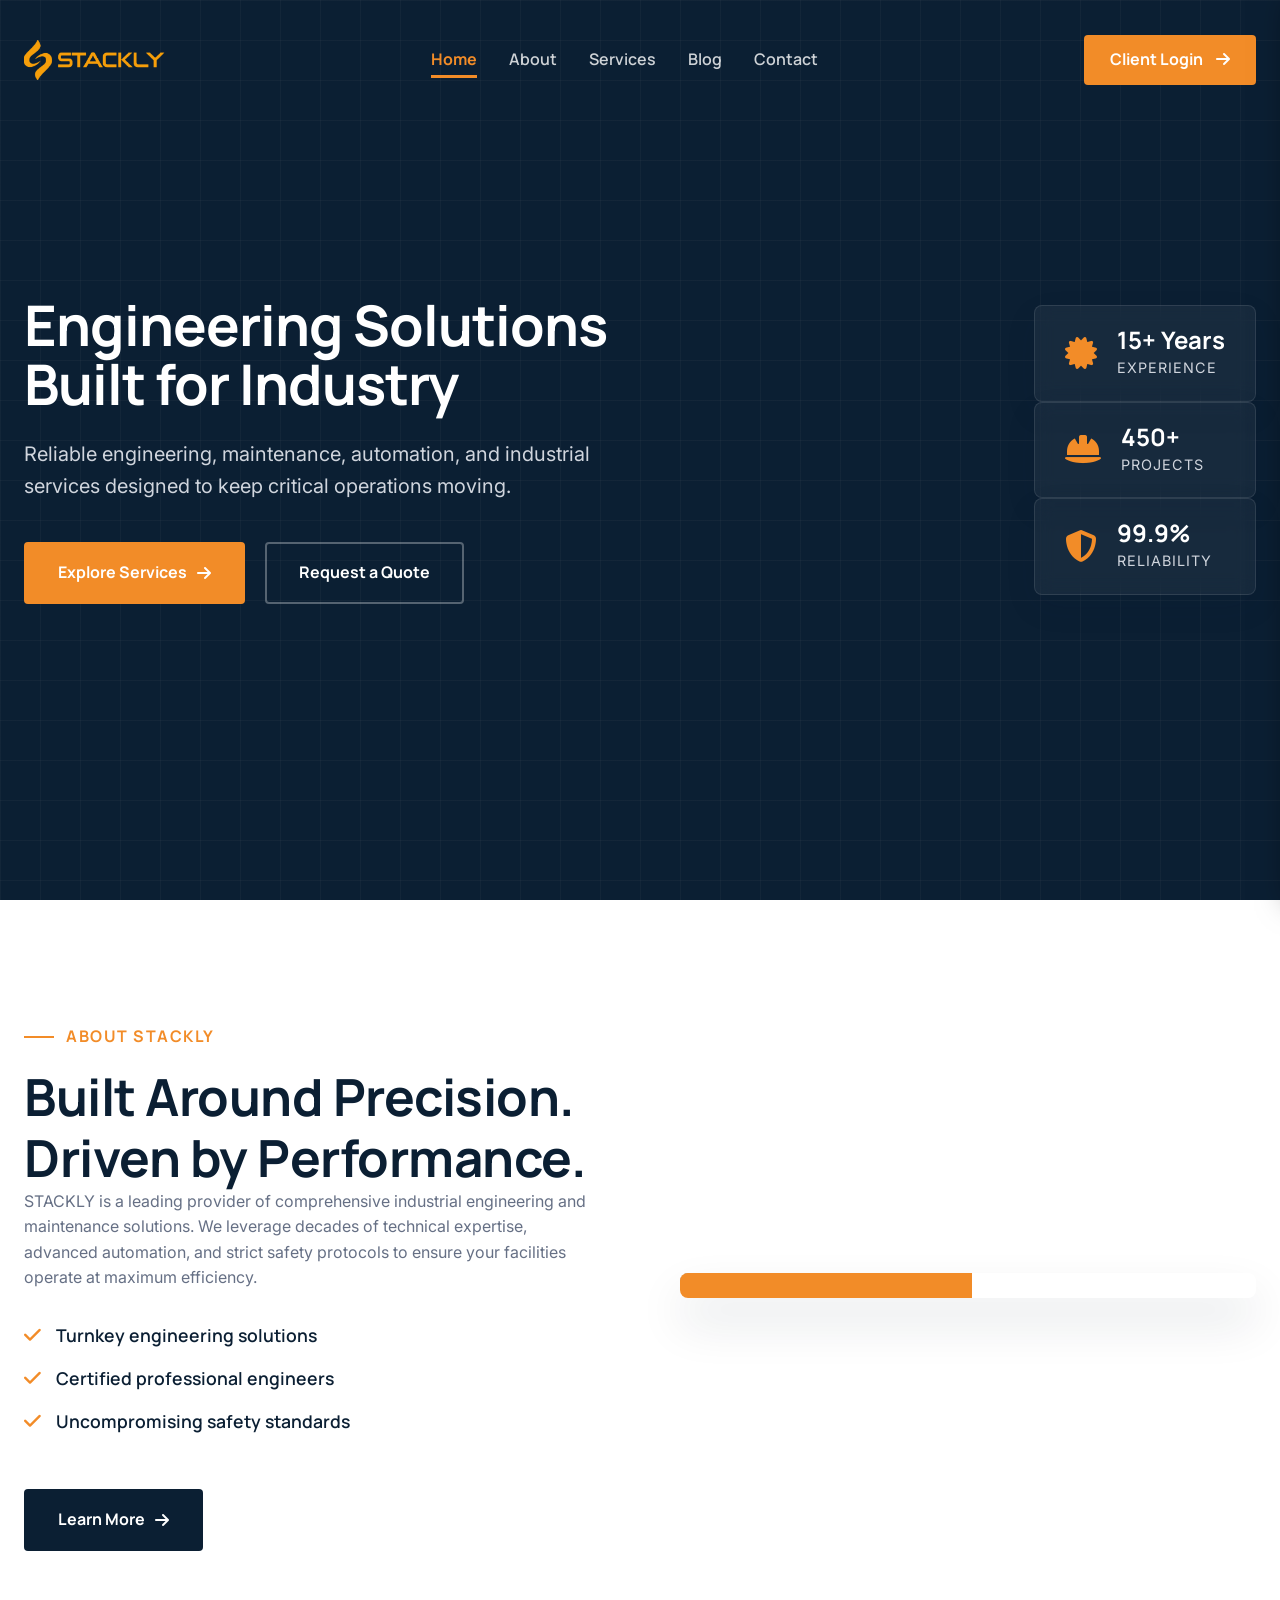
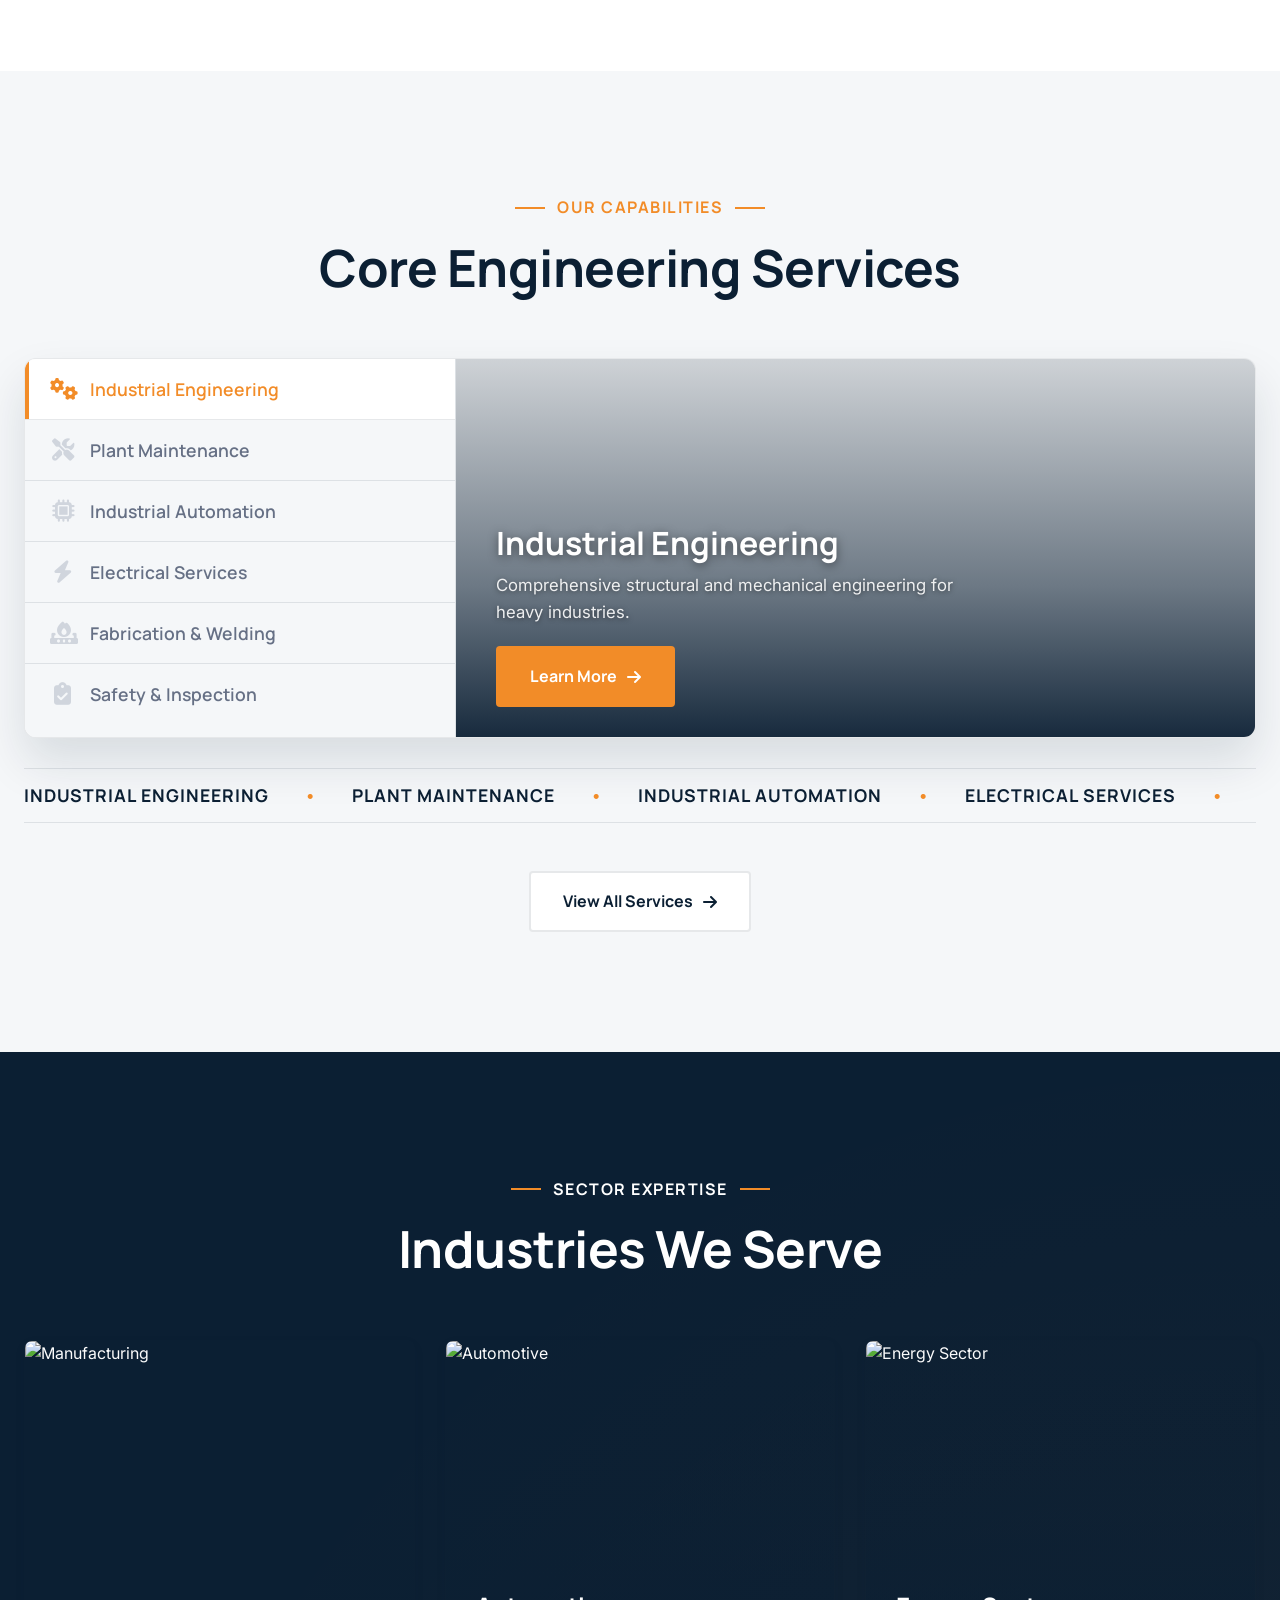
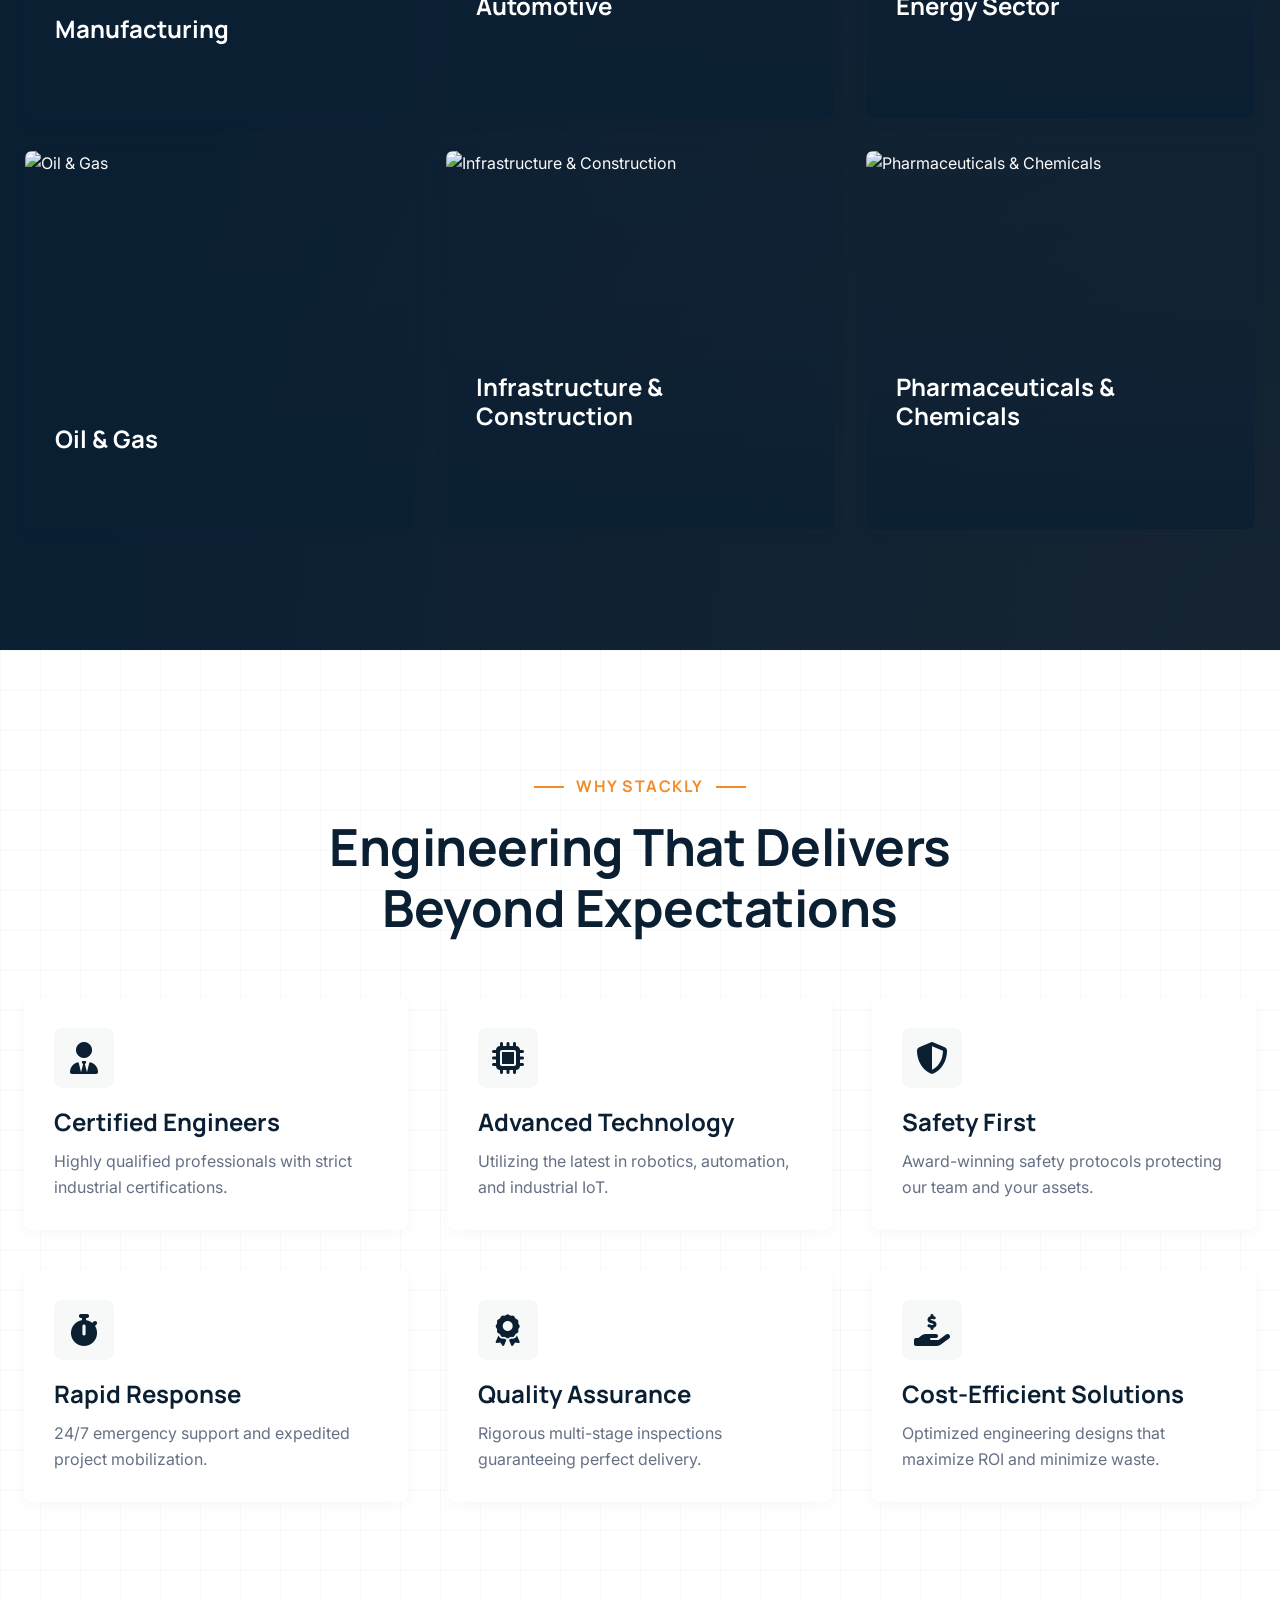
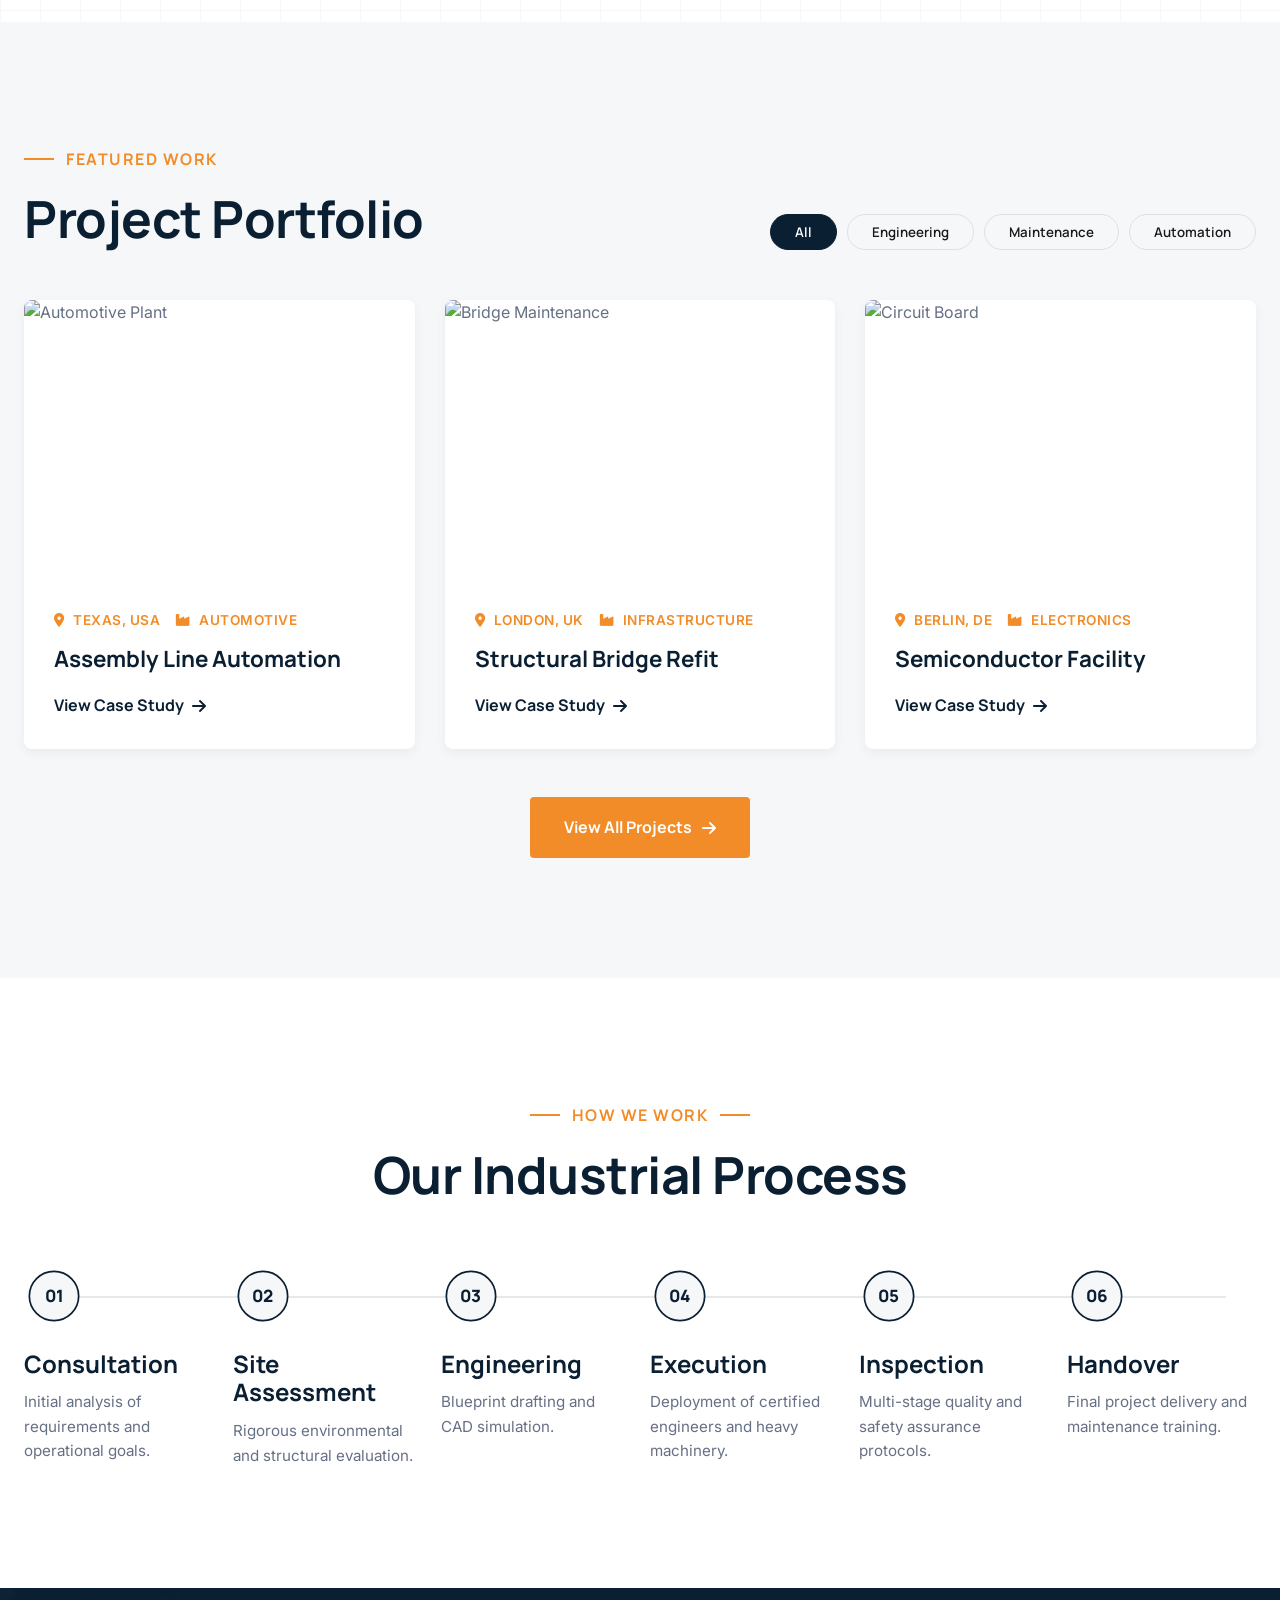
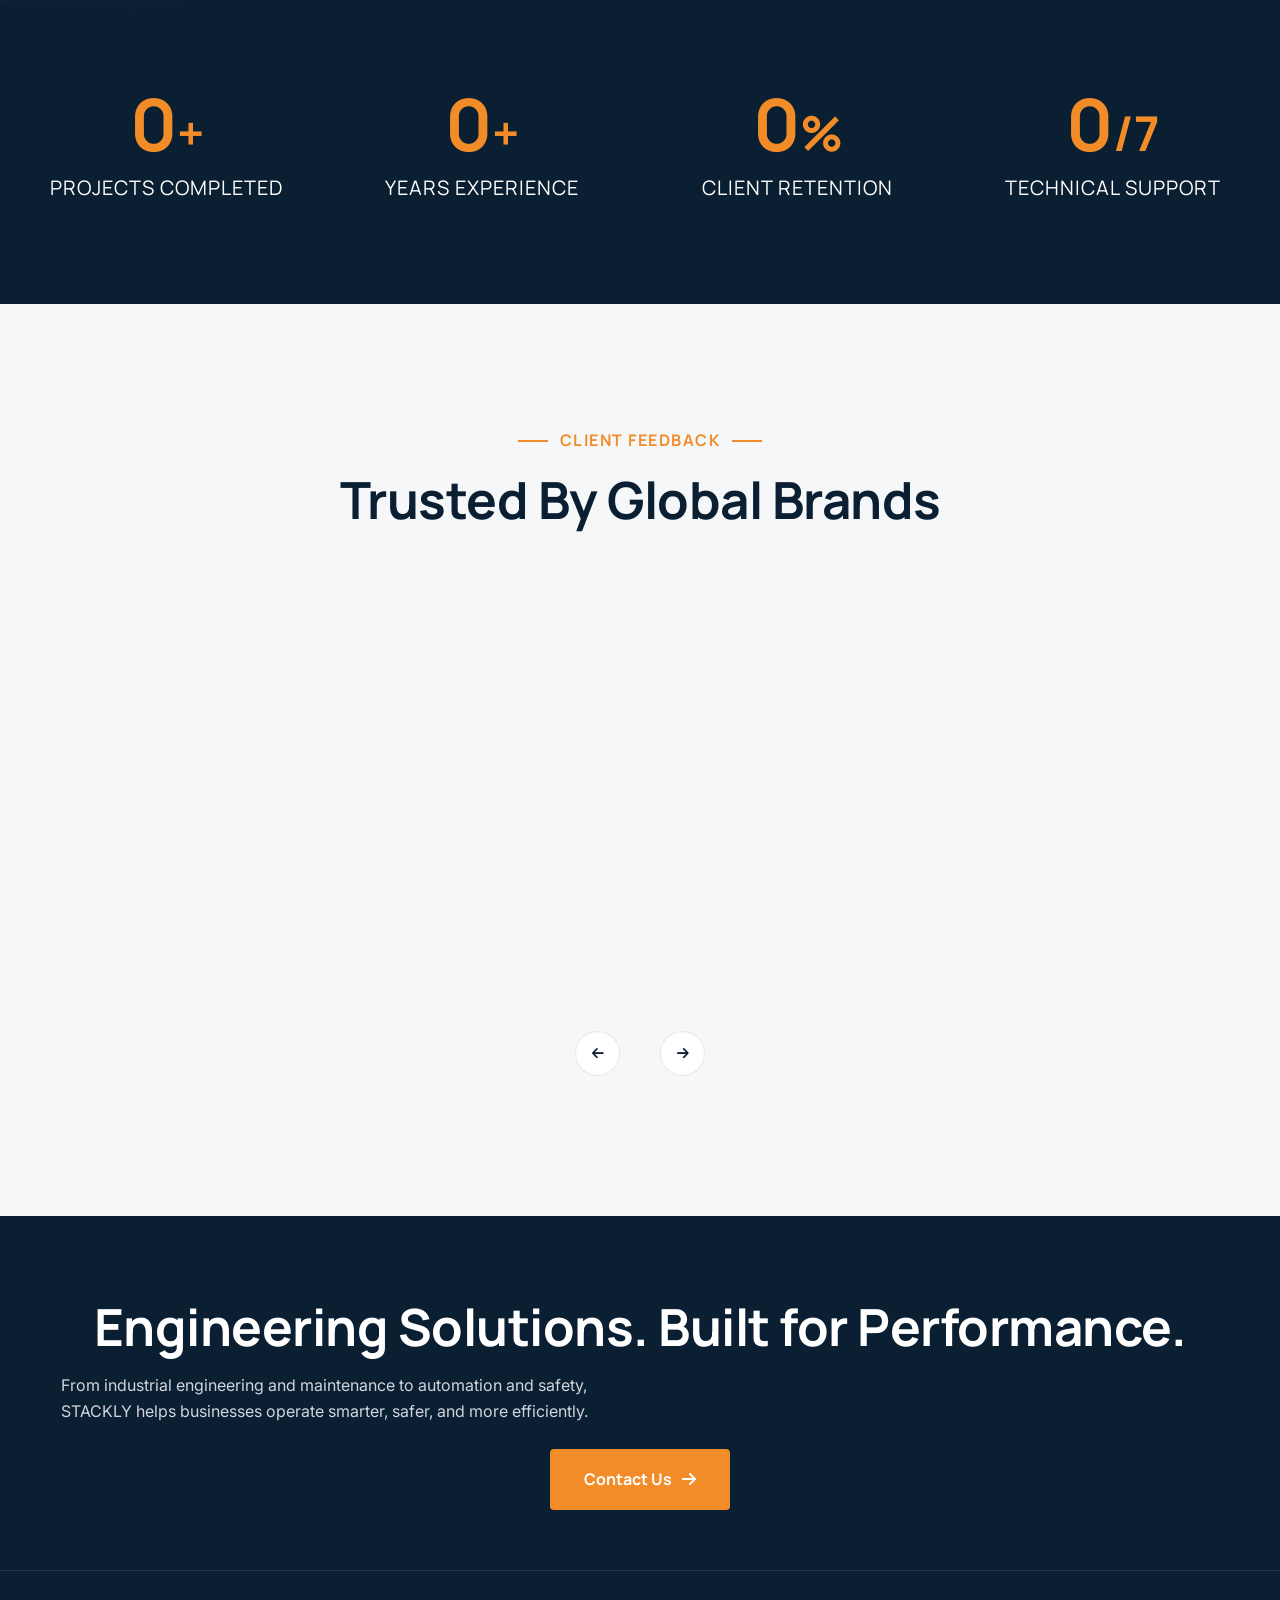
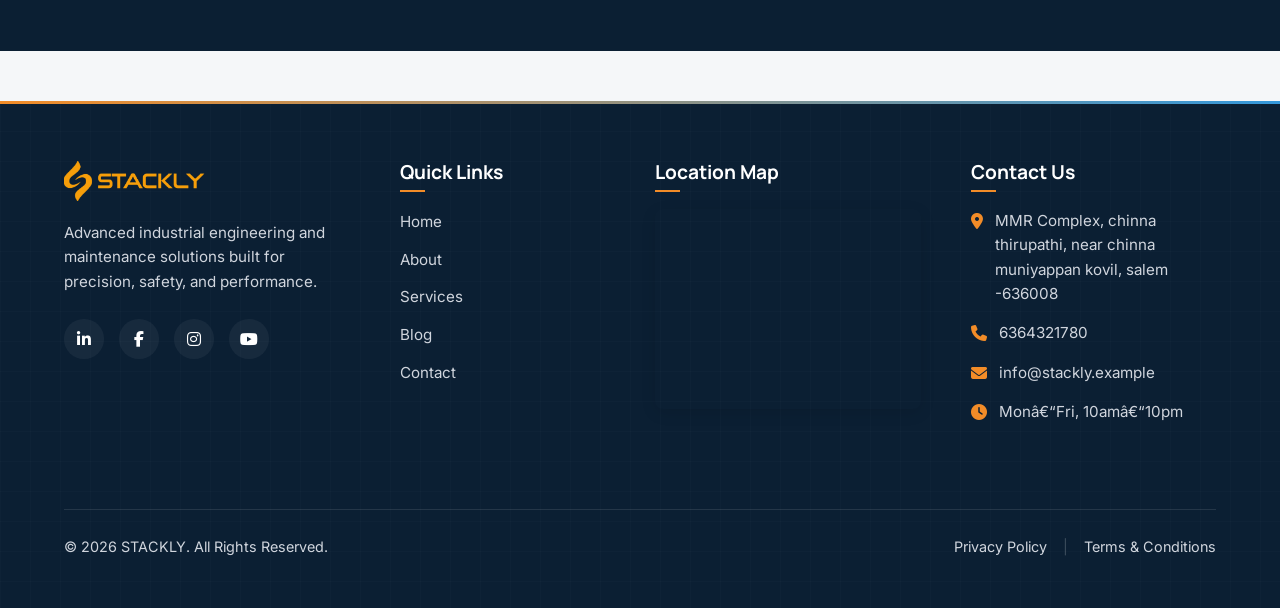
==== index.html @ 456be7bf "Add files via upload" ====
﻿<!DOCTYPE html>
<html lang="en">
<head>
    <meta charset="UTF-8">
    <meta name="viewport" content="width=device-width, initial-scale=1.0">
    <title>Industrial Engineering & Maintenance Services | Stackly</title>
    <meta name="description" content="STACKLY provides reliable engineering, maintenance, automation, and industrial services designed to keep critical operations moving globally.">
    
    <!-- Open Graph -->
    <meta property="og:title" content="STACKLY - Engineering Progress">
    <meta property="og:description" content="Premium industrial engineering and maintenance services.">
    <meta property="og:type" content="website">
    
    <!-- Fonts -->
    <link rel="preconnect" href="https://fonts.googleapis.com">
    <link rel="preconnect" href="https://fonts.gstatic.com" crossorigin>
    <link rel="stylesheet" href="https://fonts.googleapis.com/css2?family=Manrope:wght@400;500;600;700;800&family=Inter:wght@400;500;600&display=swap">

    
    <!-- Font Awesome -->
    <link rel="stylesheet" href="https://cdnjs.cloudflare.com/ajax/libs/font-awesome/6.4.0/css/all.min.css">
    
    <!-- Custom CSS -->
    <link rel="stylesheet" href="css/style.css">
    <link rel="stylesheet" href="css/components.css">
    <link rel="stylesheet" href="css/responsive.css">
</head>
<body>

    <!-- 34. Loading Screen -->
        <div id="loader" style="z-index: 999999; display: flex; flex-direction: column; align-items: center; justify-content: center; background-color: var(--c-navy); position: fixed; inset: 0;">
        <div class="loader-content text-center">
            <div class="industrial-spinner mb-4" style="animation: spin 3s linear infinite;">
                <i class="fa-solid fa-gear fa-spin" style="font-size: 3.5rem; color: var(--c-orange);"></i>
            </div>
            <div class="loader-text mb-3">
                <img src="assets/stackly logo orange.webp" alt="STACKLY" class="brand-logo" style="max-height: 50px;">
            </div>
            <div class="loader-status" id="loaderStatus" style="font-family: var(--font-heading); color: rgba(255,255,255,0.7); font-size: 0.9rem; letter-spacing: 2px; text-transform: uppercase;">Initializing Systems...</div>
        </div>
        <div class="loader-progress-wrap mt-4" style="width: 250px; background: rgba(255,255,255,0.1); border-radius: 4px; overflow: hidden; height: 4px;">
            <div class="loader-progress" id="loaderProgress" style="height: 100%; background: var(--c-orange); width: 0%; transition: width 0.1s ease;"></div>
        </div>
    </div>

    
    <!-- Header / Navbar -->
    <header class="site-header" id="header">
        <div class="container header-inner" style="height: 80px;">
            <a href="index.html" class="logo">
                <img src="assets/stackly logo orange.webp" alt="STACKLY" class="brand-logo">
            </a>
            
            <nav class="desktop-nav">
                <ul class="nav-menu">
                    <li><a href="index.html" class="nav-link active">Home</a></li>
                    <li><a href="about.html" class="nav-link">About</a></li>
                    <li><a href="services.html" class="nav-link">Services</a></li>
                    <li><a href="blog.html" class="nav-link">Blog</a></li>
                    <li><a href="contact.html" class="nav-link">Contact</a></li>
                </ul>
            </nav>
            
            <div class="header-actions">
                <a href="login.html" class="btn btn-primary d-none-mobile" style="padding: 10px 24px; border-radius: 4px;">Client Login <i class="fa-solid fa-arrow-right"></i></a>
                <button class="mobile-toggle" id="mobileToggle" aria-label="Open navigation menu" aria-expanded="false">
                    <i class="fa-solid fa-bars"></i>
                </button>
            </div>
        </div>
    </header>

    <!-- Mobile Offcanvas Menu -->
    <div class="mobile-menu-overlay" id="mobileOverlay"></div>
    <div class="mobile-menu" id="mobileMenu">
        <div class="mobile-menu-header">
            <a href="index.html" class="logo text-white"><img src="assets/stackly logo orange.webp" alt="STACKLY" class="brand-logo"></a>
            <button class="mobile-close" id="mobileClose" aria-label="Close navigation menu">
                <i class="fa-solid fa-xmark"></i>
            </button>
        </div>
        <ul class="mobile-nav-list">
            <li><a href="index.html" class="nav-link">Home</a></li>
            <li><a href="about.html" class="nav-link">About</a></li>
            <li><a href="services.html" class="nav-link">Services</a></li>
            <li><a href="blog.html" class="nav-link">Blog</a></li>
            <li><a href="contact.html" class="nav-link">Contact</a></li>
            <li><a href="login.html" class="nav-link">Login</a></li>
        </ul>
    </div>


    <main>
        <!-- Section 1: Hero -->
        <section class="hero" id="hero">
            <div class="hero-bg">
                <video autoplay muted loop playsinline preload="metadata">
                    <source src="assets/videoplayback.mp4" type="video/mp4">
                </video>
                <div class="hero-overlay"></div>
            </div>
            
            <div class="container hero-container">
                <div class="hero-content">
                    <h1 class="hero-title" id="heroTitle">Engineering Solutions <br>Built for Industry</h1>
                    <p class="hero-desc" id="heroDesc">Reliable engineering, maintenance, automation, and industrial services designed to keep critical operations moving.</p>
                    <div class="hero-actions" id="heroActions">
                        <a href="404.html" class="btn btn-primary">Explore Services <i class="fa-solid fa-arrow-right"></i></a>
                        <a href="404.html" class="btn btn-outline">Request a Quote</a>
                    </div>
                </div>
                
                <div class="hero-floats d-none-mobile" id="heroFloats">
                    <div class="float-card float-1">
                        <div class="float-icon"><i class="fa-solid fa-certificate"></i></div>
                        <div>
                            <strong>15+ Years</strong>
                            <span>Experience</span>
                        </div>
                    </div>
                    <div class="float-card float-2">
                        <div class="float-icon"><i class="fa-solid fa-helmet-safety"></i></div>
                        <div>
                            <strong>450+</strong>
                            <span>Projects</span>
                        </div>
                    </div>
                    <div class="float-card float-3">
                        <div class="float-icon"><i class="fa-solid fa-shield-halved"></i></div>
                        <div>
                            <strong>99.9%</strong>
                            <span>Reliability</span>
                        </div>
                    </div>
                </div>
            </div>
            
            <!-- Decorative Grid -->
            <div class="hero-grid-pattern"></div>
        </section>

        <!-- Section 2: Trust / Company Intro -->
        <section class="section-padding trust-section bg-white">
            <div class="container">
                <div class="trust-grid">
                    <div class="trust-content">
                        <span class="subtitle about-eyebrow">About Stackly</span>
                        <h2 class="about-heading">
                            <span class="heading-line">Built Around Precision.</span>
                            <span class="heading-line">Driven by Performance.</span>
                        </h2>
                        <p class="about-desc">STACKLY is a leading provider of comprehensive industrial engineering and maintenance solutions. We leverage decades of technical expertise, advanced automation, and strict safety protocols to ensure your facilities operate at maximum efficiency.</p>
                        <ul class="trust-list">
                            <li><i class="fa-solid fa-check"></i> Turnkey engineering solutions</li>
                            <li><i class="fa-solid fa-check"></i> Certified professional engineers</li>
                            <li><i class="fa-solid fa-check"></i> Uncompromising safety standards</li>
                        </ul>
                        <a href="404.html" class="btn btn-navy mt-4 about-btn">Learn More <i class="fa-solid fa-arrow-right"></i></a>
                    </div>
                    <div class="trust-visual">
                        <div class="trust-img-wrap overflow-hidden">
                            <div class="about-scan-line"></div>
                            <img src="https://images.unsplash.com/photo-1504917595217-d4dc5ebe6122?ixlib=rb-4.0.3&fit=crop&w=800&q=50&fm=webp" alt="Engineers working" loading="lazy" class="about-img" decoding="async">
                            
                            <!-- Floating Stat Card -->
                            <div class="trust-stat-card about-badge">
                                <div class="stat-icon"><i class="fa-solid fa-headset"></i></div>
                                <div class="stat-info">
                                    <h4 class="counter" data-target="24">0</h4><span>/7</span>
                                    <p>Technical Support</p>
                                </div>
                            </div>
                        </div>
                    </div>
                </div>
            </div>
        </section>

        <!-- Section 3: Core Services -->
        <section class="section-padding bg-offwhite">
            <div class="container">
                <div class="section-header center gs-reveal-up">
                    <span class="subtitle">OUR CAPABILITIES</span>
                    <h2>Core Engineering Services</h2>
                </div>
                
                <div class="interactive-services-wrap" id="interactiveServices">
                    <!-- Left Sidebar Tabs -->
                    <div class="is-sidebar">
                        <button class="is-tab active gs-reveal-up" data-index="0">
                            <i class="fa-solid fa-gears"></i> Industrial Engineering
                        </button>
                        <button class="is-tab gs-reveal-up" data-index="1" data-delay="0.1">
                            <i class="fa-solid fa-screwdriver-wrench"></i> Plant Maintenance
                        </button>
                        <button class="is-tab gs-reveal-up" data-index="2" data-delay="0.2">
                            <i class="fa-solid fa-microchip"></i> Industrial Automation
                        </button>
                        <button class="is-tab gs-reveal-up" data-index="3" data-delay="0.3">
                            <i class="fa-solid fa-bolt"></i> Electrical Services
                        </button>
                        <button class="is-tab gs-reveal-up" data-index="4" data-delay="0.4">
                            <i class="fa-solid fa-fire-burner"></i> Fabrication & Welding
                        </button>
                        <button class="is-tab gs-reveal-up" data-index="5" data-delay="0.5">
                            <i class="fa-solid fa-clipboard-check"></i> Safety & Inspection
                        </button>
                    </div>
                    
                    <!-- Right Content Panel -->
                    <div class="is-display-panel gs-reveal-right">
                        <div class="is-bg-image" id="isBgImage" style="background-image: url('https://images.unsplash.com/photo-1581092334651-ddf26d9a09d0?ixlib=rb-4.0.3&fit=crop&w=1200&q=80&fm=webp');"></div>
                        <div class="is-overlay"></div>
                        <div class="is-content" id="isContent">
                            <h3 id="isTitle">Industrial Engineering</h3>
                            <p id="isDesc">Comprehensive structural and mechanical engineering for heavy industries.</p>
                            <a href="404.html" class="btn btn-primary mt-3">Learn More <i class="fa-solid fa-arrow-right"></i></a>
                        </div>
                    </div>
                </div>
                
                <!-- Infinite Marquee -->
                <div class="service-marquee-wrap gs-reveal-up" data-delay="0.3">
                    <div class="service-marquee">
                        <span>INDUSTRIAL ENGINEERING</span>
                        <span class="marquee-sep">&bull;</span>
                        <span>PLANT MAINTENANCE</span>
                        <span class="marquee-sep">&bull;</span>
                        <span>INDUSTRIAL AUTOMATION</span>
                        <span class="marquee-sep">&bull;</span>
                        <span>ELECTRICAL SERVICES</span>
                        <span class="marquee-sep">&bull;</span>
                        <span>FABRICATION & WELDING</span>
                        <span class="marquee-sep">&bull;</span>
                        <span>SAFETY & INSPECTION</span>
                        <span class="marquee-sep">&bull;</span>
                        <!-- Duplicate for seamless loop -->
                        <span aria-hidden="true">INDUSTRIAL ENGINEERING</span>
                        <span class="marquee-sep" aria-hidden="true">&bull;</span>
                        <span aria-hidden="true">PLANT MAINTENANCE</span>
                        <span class="marquee-sep" aria-hidden="true">&bull;</span>
                        <span aria-hidden="true">INDUSTRIAL AUTOMATION</span>
                        <span class="marquee-sep" aria-hidden="true">&bull;</span>
                        <span aria-hidden="true">ELECTRICAL SERVICES</span>
                        <span class="marquee-sep" aria-hidden="true">&bull;</span>
                        <span aria-hidden="true">FABRICATION & WELDING</span>
                        <span class="marquee-sep" aria-hidden="true">&bull;</span>
                        <span aria-hidden="true">SAFETY & INSPECTION</span>
                        <span class="marquee-sep" aria-hidden="true">&bull;</span>
                    </div>
                </div>
                
                <div class="text-center mt-5 gs-reveal-up">
                    <a href="404.html" class="btn btn-outline" style="color: var(--c-navy); border-color: var(--c-border); background: var(--c-white);">View All Services <i class="fa-solid fa-arrow-right"></i></a>
                </div>
            </div>
        </section>

    </main>

    <!-- Section 4: Industries We Serve -->
    <section class="section-padding bg-navy" id="industries">
        <div class="container">
            <div class="section-header center gs-reveal-up">
                <span class="subtitle" style="color: var(--c-white);">Sector Expertise</span>
                <h2 style="color: var(--c-white);">Industries We Serve</h2>
            </div>
            
            <div class="industry-grid">
                <!-- Industry 1 -->
                <div class="industry-card gs-reveal-up" data-delay="0.1">
                    <img src="https://images.unsplash.com/photo-1581091226825-a6a2a5aee158?ixlib=rb-4.0.3&fit=crop&w=600&q=50&fm=webp" alt="Manufacturing" loading="lazy" decoding="async">
                    <div class="industry-overlay">
                        <div class="io-content">
                            <h3>Manufacturing</h3>
                            <p class="io-desc">Advanced engineering and maintenance solutions for modern manufacturing facilities.</p>
                            <a href="404.html" class="io-link">Explore Industry <i class="fa-solid fa-arrow-right"></i></a>
                        </div>
                    </div>
                </div>
                <!-- Industry 2 -->
                <div class="industry-card gs-reveal-up" data-delay="0.2">
                    <img src="https://images.unsplash.com/photo-1503387762-592deb58ef4e?ixlib=rb-4.0.3&fit=crop&w=600&q=50&fm=webp" alt="Automotive" loading="lazy" decoding="async">
                    <div class="industry-overlay">
                        <div class="io-content">
                            <h3>Automotive</h3>
                            <p class="io-desc">Precision engineering, automation, maintenance, and production support for the automotive industry.</p>
                            <a href="404.html" class="io-link">Explore Industry <i class="fa-solid fa-arrow-right"></i></a>
                        </div>
                    </div>
                </div>
                <!-- Industry 3 -->
                <div class="industry-card gs-reveal-up" data-delay="0.3">
                    <img src="https://images.unsplash.com/photo-1532601224476-15c79f2f7a51?ixlib=rb-4.0.3&fit=crop&w=600&q=50&fm=webp" alt="Energy Sector" loading="lazy" decoding="async">
                    <div class="industry-overlay">
                        <div class="io-content">
                            <h3>Energy Sector</h3>
                            <p class="io-desc">Reliable engineering and maintenance solutions for conventional and renewable energy infrastructure.</p>
                            <a href="404.html" class="io-link">Explore Industry <i class="fa-solid fa-arrow-right"></i></a>
                        </div>
                    </div>
                </div>
                <!-- Industry 4 -->
                <div class="industry-card gs-reveal-up" data-delay="0.4">
                    <img src="https://images.unsplash.com/photo-1518709268805-4e9042af9f23?ixlib=rb-4.0.3&fit=crop&w=600&q=50&fm=webp" alt="Oil & Gas" loading="lazy" decoding="async">
                    <div class="industry-overlay">
                        <div class="io-content">
                            <h3>Oil & Gas</h3>
                            <p class="io-desc">Engineering, maintenance, inspection, and safety solutions for oil and gas facilities.</p>
                            <a href="404.html" class="io-link">Explore Industry <i class="fa-solid fa-arrow-right"></i></a>
                        </div>
                    </div>
                </div>
                <!-- Industry 5 -->
                <div class="industry-card gs-reveal-up" data-delay="0.5">
                    <img src="https://images.unsplash.com/photo-1531834685032-c34bf0d84c77?ixlib=rb-4.0.3&fit=crop&w=600&q=50&fm=webp" alt="Infrastructure & Construction" loading="lazy" decoding="async">
                    <div class="industry-overlay">
                        <div class="io-content">
                            <h3>Infrastructure & Construction</h3>
                            <p class="io-desc">Engineering and maintenance solutions for large-scale infrastructure and construction projects.</p>
                            <a href="404.html" class="io-link">Explore Industry <i class="fa-solid fa-arrow-right"></i></a>
                        </div>
                    </div>
                </div>
                <!-- Industry 6 -->
                <div class="industry-card gs-reveal-up" data-delay="0.6">
                    <img src="https://images.unsplash.com/photo-1532187863486-abf9dbad1b69?ixlib=rb-4.0.3&fit=crop&w=600&q=50&fm=webp" alt="Pharmaceuticals & Chemicals" loading="lazy" decoding="async">
                    <div class="industry-overlay">
                        <div class="io-content">
                            <h3>Pharmaceuticals & Chemicals</h3>
                            <p class="io-desc">Specialized engineering, automation, maintenance, and safety solutions for pharmaceutical and chemical facilities.</p>
                            <a href="404.html" class="io-link">Explore Industry <i class="fa-solid fa-arrow-right"></i></a>
                        </div>
                    </div>
                </div>
            </div>
        </div>
    </section>

    <!-- Section 5: Why Choose Us -->
    <section class="section-padding bg-white why-stackly-sec" id="why-choose-us">
        <div class="why-blueprint-bg"></div>
        <div class="container relative-z">
            <div class="section-header center">
                <span class="subtitle why-eyebrow">Why Stackly</span>
                <h2 class="why-heading">
                    <span class="heading-line">Engineering That Delivers</span>
                    <span class="heading-line">Beyond Expectations</span>
                </h2>
            </div>
            
            <div class="why-grid">
                <div class="why-card-custom">
                    <div class="icon-wrap">
                        <i class="fa-solid fa-user-tie"></i>
                        <div class="scan-line"></div>
                    </div>
                    <h4>Certified Engineers</h4>
                    <p>Highly qualified professionals with strict industrial certifications.</p>
                    <div class="hover-line"></div>
                </div>
                <div class="why-card-custom">
                    <div class="icon-wrap">
                        <i class="fa-solid fa-microchip"></i>
                        <div class="scan-line"></div>
                    </div>
                    <h4>Advanced Technology</h4>
                    <p>Utilizing the latest in robotics, automation, and industrial IoT.</p>
                    <div class="hover-line"></div>
                </div>
                <div class="why-card-custom">
                    <div class="icon-wrap">
                        <i class="fa-solid fa-shield-halved"></i>
                        <div class="scan-line"></div>
                    </div>
                    <h4>Safety First</h4>
                    <p>Award-winning safety protocols protecting our team and your assets.</p>
                    <div class="hover-line"></div>
                </div>
                <div class="why-card-custom">
                    <div class="icon-wrap">
                        <i class="fa-solid fa-stopwatch"></i>
                        <div class="scan-line"></div>
                    </div>
                    <h4>Rapid Response</h4>
                    <p>24/7 emergency support and expedited project mobilization.</p>
                    <div class="hover-line"></div>
                </div>
                <div class="why-card-custom">
                    <div class="icon-wrap">
                        <i class="fa-solid fa-award"></i>
                        <div class="scan-line"></div>
                    </div>
                    <h4>Quality Assurance</h4>
                    <p>Rigorous multi-stage inspections guaranteeing perfect delivery.</p>
                    <div class="hover-line"></div>
                </div>
                <div class="why-card-custom">
                    <div class="icon-wrap">
                        <i class="fa-solid fa-hand-holding-dollar"></i>
                        <div class="scan-line"></div>
                    </div>
                    <h4>Cost-Efficient Solutions</h4>
                    <p>Optimized engineering designs that maximize ROI and minimize waste.</p>
                    <div class="hover-line"></div>
                </div>
            </div>
        </div>
    </section>

    <!-- Section 6: Projects Showcase -->
    <section class="section-padding bg-offwhite" id="projects">
        <div class="container">
            <div class="projects-header gs-reveal-up">
                <div class="section-header mb-0">
                    <span class="subtitle">Featured Work</span>
                    <h2>Project Portfolio</h2>
                </div>
                
                <div class="project-filters" id="projectFilters">
                    <button class="filter-btn active" data-filter="all">All</button>
                    <button class="filter-btn" data-filter="engineering">Engineering</button>
                    <button class="filter-btn" data-filter="maintenance">Maintenance</button>
                    <button class="filter-btn" data-filter="automation">Automation</button>
                </div>
            </div>
            
            <div class="projects-grid" id="projectsGrid">
                <!-- Project 1 -->
                <div class="project-card gs-reveal-up filter-item engineering automation" data-delay="0.1">
                    <div class="pc-img">
                        <img src="https://images.unsplash.com/photo-1587293852726-70cdb56c2866?ixlib=rb-4.0.3&fit=crop&w=800&q=50&fm=webp" alt="Automotive Plant" loading="lazy" decoding="async">
                    </div>
                    <div class="pc-info">
                        <div class="pc-meta">
                            <span><i class="fa-solid fa-location-dot"></i> Texas, USA</span>
                            <span><i class="fa-solid fa-industry"></i> Automotive</span>
                        </div>
                        <h3>Assembly Line Automation</h3>
                        <a href="404.html" class="pc-link">View Case Study <i class="fa-solid fa-arrow-right"></i></a>
                    </div>
                </div>
                
                <!-- Project 2 -->
                <div class="project-card gs-reveal-up filter-item maintenance" data-delay="0.2">
                    <div class="pc-img">
                        <img src="https://images.unsplash.com/photo-1545459720-aac8509eb02c?ixlib=rb-4.0.3&fit=crop&w=800&q=50&fm=webp" alt="Bridge Maintenance" loading="lazy" decoding="async">
                    </div>
                    <div class="pc-info">
                        <div class="pc-meta">
                            <span><i class="fa-solid fa-location-dot"></i> London, UK</span>
                            <span><i class="fa-solid fa-industry"></i> Infrastructure</span>
                        </div>
                        <h3>Structural Bridge Refit</h3>
                        <a href="404.html" class="pc-link">View Case Study <i class="fa-solid fa-arrow-right"></i></a>
                    </div>
                </div>
                
                <!-- Project 3 -->
                <div class="project-card gs-reveal-up filter-item engineering" data-delay="0.3">
                    <div class="pc-img">
                        <img src="https://images.unsplash.com/photo-1518770660439-4636190af475?ixlib=rb-4.0.3&fit=crop&w=800&q=50&fm=webp" alt="Circuit Board" loading="lazy" decoding="async">
                    </div>
                    <div class="pc-info">
                        <div class="pc-meta">
                            <span><i class="fa-solid fa-location-dot"></i> Berlin, DE</span>
                            <span><i class="fa-solid fa-industry"></i> Electronics</span>
                        </div>
                        <h3>Semiconductor Facility</h3>
                        <a href="404.html" class="pc-link">View Case Study <i class="fa-solid fa-arrow-right"></i></a>
                    </div>
                </div>
            </div>
            
            <div class="text-center mt-5 gs-reveal-up">
                <a href="404.html" class="btn btn-primary">View All Projects <i class="fa-solid fa-arrow-right"></i></a>
            </div>
        </div>
    </section>

    <!-- Section 7: Industrial Process -->
    <section class="section-padding bg-white" id="process">
        <div class="container">
            <div class="section-header center gs-reveal-up">
                <span class="subtitle">How We Work</span>
                <h2>Our Industrial Process</h2>
            </div>
            
            <div class="process-timeline process-animated" id="processTimeline">
                <div class="process-line-wrap">
                    <div class="process-line-progress"></div>
                </div>
                <div class="process-step-custom">
                    <div class="step-num-wrap">
                        <div class="step-num">01</div>
                    </div>
                    <div class="step-content">
                        <h4>Consultation</h4>
                        <p>Initial analysis of requirements and operational goals.</p>
                    </div>
                </div>
                <div class="process-step-custom">
                    <div class="step-num-wrap">
                        <div class="step-num">02</div>
                    </div>
                    <div class="step-content">
                        <h4>Site Assessment</h4>
                        <p>Rigorous environmental and structural evaluation.</p>
                    </div>
                </div>
                <div class="process-step-custom">
                    <div class="step-num-wrap">
                        <div class="step-num">03</div>
                    </div>
                    <div class="step-content">
                        <h4>Engineering</h4>
                        <p>Blueprint drafting and CAD simulation.</p>
                    </div>
                </div>
                <div class="process-step-custom">
                    <div class="step-num-wrap">
                        <div class="step-num">04</div>
                    </div>
                    <div class="step-content">
                        <h4>Execution</h4>
                        <p>Deployment of certified engineers and heavy machinery.</p>
                    </div>
                </div>
                <div class="process-step-custom">
                    <div class="step-num-wrap">
                        <div class="step-num">05</div>
                    </div>
                    <div class="step-content">
                        <h4>Inspection</h4>
                        <p>Multi-stage quality and safety assurance protocols.</p>
                    </div>
                </div>
                <div class="process-step-custom">
                    <div class="step-num-wrap">
                        <div class="step-num">06</div>
                    </div>
                    <div class="step-content">
                        <h4>Handover</h4>
                        <p>Final project delivery and maintenance training.</p>
                    </div>
                </div>
            </div>
        </div>
    </section>

    <!-- Section 8: Performance Statistics -->
    <section class="stats-section">
        <div class="stats-bg">
            <img src="https://images.unsplash.com/photo-1581092795360-fd1ca04f0952?ixlib=rb-4.0.3&fit=crop&w=1920&q=50&fm=webp" alt="Industrial Background" loading="lazy" decoding="async">
            <div class="stats-overlay"></div>
        </div>
        <div class="container stats-container">
            <div class="stats-grid">
                <div class="stat-box gs-reveal-up" data-delay="0.1">
                    <h3 class="counter" data-target="450">0</h3><span>+</span>
                    <p>Projects Completed</p>
                </div>
                <div class="stat-box gs-reveal-up" data-delay="0.2">
                    <h3 class="counter" data-target="15">0</h3><span>+</span>
                    <p>Years Experience</p>
                </div>
                <div class="stat-box gs-reveal-up" data-delay="0.3">
                    <h3 class="counter" data-target="98">0</h3><span>%</span>
                    <p>Client Retention</p>
                </div>
                <div class="stat-box gs-reveal-up" data-delay="0.4">
                    <h3 class="counter" data-target="24">0</h3><span>/7</span>
                    <p>Technical Support</p>
                </div>
            </div>
        </div>
    </section>

    <!-- Section 9: Testimonials -->
    <section class="section-padding bg-offwhite position-relative overflow-hidden" id="testimonials">
        <div class="testi-bg-grid"></div>
        <div class="container position-relative z-2">
            <div class="section-header center gs-reveal-up">
                <span class="subtitle">Client Feedback</span>
                <h2>Trusted By Global Brands</h2>
            </div>
            
            <div class="testimonial-slider gs-reveal-up">
                <div class="testi-track" id="testiTrack">
                    <!-- Slide 1 -->
                    <div class="testi-slide">
                        <div class="testi-card">
                            <ul class="testi-rating">
                                <li><i class="fa-solid fa-star"></i></li>
                                <li><i class="fa-solid fa-star"></i></li>
                                <li><i class="fa-solid fa-star"></i></li>
                                <li><i class="fa-solid fa-star"></i></li>
                                <li><i class="fa-solid fa-star"></i></li>
                            </ul>
                            <p class="testi-text">"STACKLY executed our plant automation upgrade flawlessly. Their safety standards and precision engineering drastically improved our production line efficiency."</p>
                            <div class="testi-author">
                                <img src="https://images.unsplash.com/photo-1560250097-0b93528c311a?ixlib=rb-4.0.3&fit=crop&w=150&q=50&fm=webp" alt="James Wilson" loading="lazy" decoding="async">
                                <div>
                                    <h4>James Wilson</h4>
                                    <span>Operations Director, AutoCorp</span>
                                </div>
                            </div>
                        </div>
                    </div>
                    <!-- Slide 2 -->
                    <div class="testi-slide">
                        <div class="testi-card">
                            <ul class="testi-rating">
                                <li><i class="fa-solid fa-star"></i></li>
                                <li><i class="fa-solid fa-star"></i></li>
                                <li><i class="fa-solid fa-star"></i></li>
                                <li><i class="fa-solid fa-star"></i></li>
                                <li><i class="fa-solid fa-star"></i></li>
                            </ul>
                            <p class="testi-text">"The mechanical refit of our offshore rig was a monumental task. STACKLY'S rapid response and technical execution were simply outstanding."</p>
                            <div class="testi-author">
                                <img src="https://images.unsplash.com/photo-1573496359142-b8d87734a5a2?ixlib=rb-4.0.3&fit=crop&w=150&q=50&fm=webp" alt="Sarah Jenkins" loading="lazy" decoding="async">
                                <div>
                                    <h4>Sarah Jenkins</h4>
                                    <span>VP Engineering, Nexus Energy</span>
                                </div>
                            </div>
                        </div>
                    </div>
                    <!-- Slide 3 -->
                    <div class="testi-slide">
                        <div class="testi-card">
                            <ul class="testi-rating">
                                <li><i class="fa-solid fa-star"></i></li>
                                <li><i class="fa-solid fa-star"></i></li>
                                <li><i class="fa-solid fa-star"></i></li>
                                <li><i class="fa-solid fa-star"></i></li>
                                <li><i class="fa-solid fa-star-half-stroke"></i></li>
                            </ul>
                            <p class="testi-text">"Finding a partner capable of executing complex HVAC and utility grids for our pharmaceutical facility was critical. STACKLY delivered on every metric."</p>
                            <div class="testi-author">
                                <img src="https://images.unsplash.com/photo-1519085360753-af0119f7cbe7?ixlib=rb-4.0.3&fit=crop&w=150&q=50&fm=webp" alt="Michael Chang" loading="lazy" decoding="async">
                                <div>
                                    <h4>Michael Chang</h4>
                                    <span>Facility Head, BioPharm Solutions</span>
                                </div>
                            </div>
                        </div>
                    </div>
                </div>
                
                <div class="testi-controls">
                    <button id="testiPrev" aria-label="Previous testimonial"><i class="fa-solid fa-arrow-left"></i></button>
                    <div class="testi-pagination" id="testiPagination"></div>
                    <button id="testiNext" aria-label="Next testimonial"><i class="fa-solid fa-arrow-right"></i></button>
                </div>
            </div>
        </div>
    </section>

    
    <!-- Footer CTA -->
    <section class="footer-cta gs-reveal-up">
        <div class="footer-cta-bg" style="background-image: url('https://images.unsplash.com/photo-1581091226825-a6a2a5aee158?ixlib=rb-4.0.3&fit=crop&w=1920&q=50&fm=webp');"></div>
        <div class="container position-relative z-2 text-center">
            <h2 class="text-white mb-3">Engineering Solutions. Built for Performance.</h2>
            <p class="text-light mx-auto mb-4" style="max-width: 600px;">From industrial engineering and maintenance to automation and safety, STACKLY helps businesses operate smarter, safer, and more efficiently.</p>
            <a href="404.html" class="btn btn-primary">Contact Us <i class="fa-solid fa-arrow-right"></i></a>
        </div>
    </section>

        <!-- Main Footer -->
    <footer class="stackly-footer-new" id="mainFooter">
        <div class="footer-top-accent"></div>
        <div class="footer-blueprint-bg"></div>
        
        <div class="footer-container">
            <div class="footer-grid">
                <!-- Column 1: STACKLY -->
                <div class="footer-col">
                    <a href="index.html" class="logo">
                        <img src="assets/stackly logo orange.webp" alt="STACKLY" class="brand-logo">
                    </a>
                    <p class="footer-desc">Advanced industrial engineering and maintenance solutions built for precision, safety, and performance.</p>
                    <div class="footer-socials">
                        <a href="404.html" aria-label="LinkedIn"><i class="fa-brands fa-linkedin-in"></i></a>
                        <a href="404.html" aria-label="Facebook"><i class="fa-brands fa-facebook-f"></i></a>
                        <a href="404.html" aria-label="Instagram"><i class="fa-brands fa-instagram"></i></a>
                        <a href="404.html" aria-label="YouTube"><i class="fa-brands fa-youtube"></i></a>
                    </div>
                </div>
                
                <!-- Column 2: Quick Links -->
                <div class="footer-col">
                    <h4 class="footer-col-title">Quick Links</h4>
                    <ul class="footer-links">
                        <li><a href="index.html">Home</a></li>
                        <li><a href="about.html">About</a></li>
                        <li><a href="services.html">Services</a></li>
                        <li><a href="blog.html">Blog</a></li>
                        <li><a href="contact.html">Contact</a></li>
                    </ul>
                </div>
                
                <!-- Column 3: Location Map -->
                <div class="footer-col">
                    <h4 class="footer-col-title">Location Map</h4>
                    <div class="footer-map" style="border-radius: 8px; overflow: hidden; width: 100%; height: 200px; box-shadow: 0 4px 15px rgba(0,0,0,0.1);">
                        <iframe class="lazy-map" src="" data-src="https://www.google.com/maps/embed?pb=!1m18!1m12!1m3!1d15630.932912444102!2d78.16335195!3d11.66723225!2m3!1f0!2f0!3f0!3m2!1i1024!2i768!4f13.1!3m3!1m2!1s0x3babf0c5a242c733%3A0x6fbca83dbfb4a36f!2sChinna%20Thirupathi%2C%20Salem%2C%20Tamil%20Nadu!5e0!3m2!1sen!2sin!4v1683000000000!5m2!1sen!2sin&q=MMR+Complex,+chinna+thirupathi,+near+chinna+muniyappan+kovil,+salem+-636008" width="100%" height="100%" style="border:0;" allowfullscreen="" loading="lazy" referrerpolicy="no-referrer-when-downgrade"></iframe>
                    </div>
                </div>
                
                <!-- Column 4: Contact Us -->
                <div class="footer-col">
                    <h4 class="footer-col-title">Contact Us</h4>
                    <ul class="footer-contact">
                        <li>
                            <i class="fa-solid fa-location-dot"></i>
                            <span>MMR Complex, chinna thirupathi, near chinna muniyappan kovil, salem -636008</span>
                        </li>
                        <li>
                            <i class="fa-solid fa-phone"></i>
                            <a href="tel:6364321780">6364321780</a>
                        </li>
                        <li>
                            <i class="fa-solid fa-envelope"></i>
                            <a href="mailto:info@stackly.example">info@stackly.example</a>
                        </li>
                        <li>
                            <i class="fa-solid fa-clock"></i>
                            <span>Monâ€“Fri, 10amâ€“10pm</span>
                        </li>
                    </ul>
                </div>
            </div>
            
            <!-- Footer Bottom Bar -->
            <div class="footer-bottom">
                <p>&copy; 2026 STACKLY. All Rights Reserved.</p>
                <div class="footer-bottom-links">
                    <a href="#">Privacy Policy</a>
                    <span class="sep">|</span>
                    <a href="#">Terms & Conditions</a>
                </div>
            </div>
        </div>
    </footer>

    


    <!-- Scripts -->
    <script src="https://cdnjs.cloudflare.com/ajax/libs/gsap/3.12.2/gsap.min.js"></script>
    <script src="https://cdnjs.cloudflare.com/ajax/libs/gsap/3.12.2/ScrollTrigger.min.js"></script>
    <script src="js/main.js"></script>
    <script src="js/animations.js"></script>
    <script src="js/forms.js"></script>
</body>
</html>
---- css/style.css ----
/* ==========================================================================
   STACKLY - Premium Industrial Services
   Base Styles, Variables, Typography & Globals
   ========================================================================== */



:root {
  /* Core Colors */
  --c-navy: #0B1F33;
  --c-navy-light: #15314d;
  --c-orange: #F28C28;
  --c-orange-hover: #d97a1f;
  --c-offwhite: #F5F7F9;
  --c-white: #FFFFFF;
  --c-black: #050505;
  
  /* Text Colors */
  --t-dark: #1A1A1A;
  --t-gray: #667085;
  --t-light: #D0D5DD;
  
  /* Functional Colors */
  --c-border: rgba(11, 31, 51, 0.1);
  --c-border-light: rgba(255, 255, 255, 0.1);
  
  /* Fonts */
  --font-heading: 'Manrope', sans-serif;
  --font-body: 'Inter', sans-serif;
  
  /* Spacing */
  --section-padding: 120px;
  --section-padding-mobile: 80px;
  
  /* Transitions */
  --transition-fast: 0.2s ease;
  --transition-normal: 0.4s cubic-bezier(0.16, 1, 0.3, 1);
  --transition-slow: 0.8s cubic-bezier(0.16, 1, 0.3, 1);
  
  /* Shadows */
  --shadow-sm: 0 4px 12px rgba(11, 31, 51, 0.05);
  --shadow-md: 0 12px 32px rgba(11, 31, 51, 0.08);
  --shadow-lg: 0 24px 48px rgba(11, 31, 51, 0.12);
}

/* --------------------------------------------------------------------------
   Reset & Base & Responsive Globals
   -------------------------------------------------------------------------- */
* {
  margin: 0;
  padding: 0;
  box-sizing: border-box;
}

/* Base Responsive Fixes */
html,
body {
  width: 100%;
  max-width: 100%;
  overflow-x: hidden;
}

html {
  scroll-behavior: auto;
}

body {
  font-family: var(--font-body);
  color: var(--t-gray);
  background-color: var(--c-offwhite);
  line-height: 1.6;
  font-size: 16px;
  -webkit-font-smoothing: antialiased;
  -moz-osx-font-smoothing: grayscale;
}

/* Prevent typography from blowing out containers on tiny screens */
p, h1, h2, h3, h4, h5, h6, a, span, div, li {
  overflow-wrap: break-word;
  word-wrap: break-word;
}

/* Responsive Media Default */
img, video, canvas, svg, iframe {
  max-width: 100%;
  height: auto;
}

/* Prevent Flex/Grid Container Blowouts */
* {
  min-width: 0; /* Fixes flex child blowout issue */
}

body.menu-open {
  overflow: hidden;
}

/* --------------------------------------------------------------------------
   Typography
   -------------------------------------------------------------------------- */
h1, h2, h3, h4, h5, h6 {
  font-family: var(--font-heading);
  color: var(--c-navy);
  font-weight: 700;
  line-height: 1.2;
}

h1 { font-size: clamp(3rem, 5vw, 4.5rem); letter-spacing: -1px; }
h2 { font-size: clamp(2.5rem, 4vw, 3.5rem); letter-spacing: -0.5px; }
h3 { font-size: clamp(1.8rem, 2.5vw, 2.2rem); }
h4 { font-size: 1.5rem; }
h5 { font-size: 1.25rem; }

p {
  margin-bottom: 1.5rem;
}

a {
  text-decoration: none;
  color: inherit;
  transition: color var(--transition-fast);
}

img {
  max-width: 100%;
  height: auto;
  display: block;
}

figure, picture, .img-wrapper, .image-container {
  max-width: 100%;
  overflow: hidden;
}

ul {
  list-style: none;
}

/* --------------------------------------------------------------------------
   Layout Classes
   -------------------------------------------------------------------------- */
.container {
  width: 100%;
  max-width: 1320px;
  margin: 0 auto;
  padding: 0 24px;
}

.section-padding {
  padding: var(--section-padding) 0;
}

.section-padding-top { padding-top: var(--section-padding); }
.section-padding-bottom { padding-bottom: var(--section-padding); }

.bg-navy { background-color: var(--c-navy); color: var(--c-white); }
.bg-navy h1, .bg-navy h2, .bg-navy h3, .bg-navy h4 { color: var(--c-white); }
.bg-navy p { color: var(--t-light); }

.bg-white { background-color: var(--c-white); }
.bg-offwhite { background-color: var(--c-offwhite); }

/* --------------------------------------------------------------------------
   Components: Buttons
   -------------------------------------------------------------------------- */
.btn {
  display: inline-flex;
  align-items: center;
  justify-content: center;
  padding: 16px 32px;
  font-family: var(--font-heading);
  font-weight: 700;
  font-size: 1rem;
  border-radius: 4px;
  cursor: pointer;
  border: 2px solid transparent;
  transition: var(--transition-normal);
  text-align: center;
  position: relative;
  overflow: hidden;
  z-index: 1;
}

.btn i {
  margin-left: 10px;
  transition: transform var(--transition-normal);
}

.btn:hover i {
  transform: translateX(5px);
}

.btn-primary {
  background-color: var(--c-orange);
  color: var(--c-white);
}

.btn-primary:hover {
  background-color: var(--c-orange-hover);
  color: var(--c-white);
  transform: translateY(-2px);
  box-shadow: 0 8px 20px rgba(242, 140, 40, 0.3);
}

.btn-outline {
  background-color: transparent;
  color: var(--c-white);
  border-color: rgba(255, 255, 255, 0.3);
}

.btn-outline:hover {
  border-color: var(--c-white);
  background-color: rgba(255, 255, 255, 0.1);
  color: var(--c-white);
  transform: translateY(-2px);
}

.btn-navy {
  background-color: var(--c-navy);
  color: var(--c-white);
}

.btn-navy:hover {
  background-color: var(--c-navy-light);
  color: var(--c-white);
  transform: translateY(-2px);
  box-shadow: 0 8px 20px rgba(11, 31, 51, 0.2);
}

/* --------------------------------------------------------------------------
   Components: Section Headers
   -------------------------------------------------------------------------- */
.section-header {
  margin-bottom: 60px;
  max-width: 700px;
}

.section-header.center {
  text-align: center;
  margin-left: auto;
  margin-right: auto;
}

.subtitle {
  display: inline-flex;
  align-items: center;
  color: var(--c-orange);
  font-family: var(--font-heading);
  font-weight: 700;
  font-size: 1rem;
  text-transform: uppercase;
  letter-spacing: 1.5px;
  margin-bottom: 16px;
}

.subtitle::before {
  content: '';
  display: inline-block;
  width: 30px;
  height: 2px;
  background-color: var(--c-orange);
  margin-right: 12px;
}

.section-header.center .subtitle::before,
.section-header.center .subtitle::after {
  content: '';
  display: inline-block;
  width: 30px;
  height: 2px;
  background-color: var(--c-orange);
  margin: 0 12px;
}

/* --------------------------------------------------------------------------
   Loading Screen
   -------------------------------------------------------------------------- */
#loader {
  position: fixed;
  top: 0;
  left: 0;
  width: 100%;
  height: 100%;
  background-color: var(--c-navy);
  z-index: 999999;
  display: flex;
  flex-direction: column;
  align-items: center;
  justify-content: center;
}

.loader-text {
  font-family: var(--font-heading);
  font-size: 2.5rem;
  font-weight: 800;
  color: var(--c-white);
  letter-spacing: 2px;
  margin-bottom: 20px;
}

.loader-text span {
  color: var(--c-orange);
}

.loader-progress-wrap {
  width: 200px;
  height: 4px;
  background-color: rgba(255, 255, 255, 0.1);
  border-radius: 2px;
  overflow: hidden;
}

.loader-progress {
  width: 0%;
  height: 100%;
  background-color: var(--c-orange);
  transition: width 0.3s ease;
}

/* Back to Top */
#backToTop {
  position: fixed;
  bottom: 40px;
  right: 40px;
  width: 50px;
  height: 50px;
  background-color: var(--c-orange);
  color: var(--c-white);
  border: none;
  border-radius: 4px;
  display: flex;
  align-items: center;
  justify-content: center;
  font-size: 1.2rem;
  cursor: pointer;
  z-index: 990;
  opacity: 0;
  visibility: hidden;
  transform: translateY(20px);
  box-shadow: var(--shadow-md);
  transition: background-color var(--transition-fast);
}

#backToTop:hover {
  background-color: var(--c-navy);
}

/* Brand Logo Formatting */
.brand-logo {
    max-height: 40px;
    width: auto;
    object-fit: contain;
}

/* ==========================================================================
   STACKLY FOOTER REBUILD - COMPLETE FIX
   ========================================================================== */
.stackly-footer-new {
    width: 100%;
    background-color: var(--c-navy, #0B1D33);
    position: relative;
    padding: 60px 0 20px 0;
    color: var(--t-light, #e0e0e0);
    box-sizing: border-box !important;
    overflow: hidden;
    margin-top: 50px;
}

.stackly-footer-new * {
    box-sizing: border-box !important;
}

.stackly-footer-new .footer-container {
    width: min(1200px, 90%);
    margin: 0 auto;
    position: relative;
    z-index: 2;
}

.stackly-footer-new .footer-grid {
    display: grid !important;
    grid-template-columns: 1.4fr 1fr 1.3fr 1.2fr !important;
    gap: 50px !important;
    align-items: start !important;
    width: 100% !important;
}

.stackly-footer-new .footer-col {
    width: 100% !important;
    max-width: none !important;
    display: block !important;
}

.stackly-footer-new .footer-top-accent {
    position: absolute;
    top: 0;
    left: 0;
    width: 100%;
    height: 3px;
    background: linear-gradient(90deg, var(--c-orange, #f28c28), #3498db);
    z-index: 10;
}

.stackly-footer-new .footer-blueprint-bg {
    position: absolute;
    inset: 0;
    background-image: 
        linear-gradient(rgba(255, 255, 255, 0.03) 1px, transparent 1px),
        linear-gradient(90deg, rgba(255, 255, 255, 0.03) 1px, transparent 1px);
    background-size: 30px 30px;
    z-index: 0;
    pointer-events: none;
    opacity: 0.5;
}

.stackly-footer-new .brand-logo {
    max-height: 40px;
    width: auto;
    margin-bottom: 20px;
    display: block;
}

.stackly-footer-new .footer-desc {
    font-size: 0.95rem;
    line-height: 1.6;
    margin-bottom: 25px;
    color: var(--t-light);
}

.stackly-footer-new .footer-socials {
    display: flex;
    gap: 15px;
}

.stackly-footer-new .footer-socials a {
    display: flex;
    align-items: center;
    justify-content: center;
    width: 40px;
    height: 40px;
    background: rgba(255, 255, 255, 0.05);
    border-radius: 50%;
    color: var(--c-white);
    transition: all 0.3s ease;
    border: 1px solid transparent;
    text-decoration: none;
}

.stackly-footer-new .footer-socials a:hover {
    background: rgba(242, 140, 40, 0.1);
    border-color: var(--c-orange);
    color: var(--c-orange);
    transform: scale(1.1);
}

.stackly-footer-new .footer-col-title {
    color: var(--c-white);
    font-size: 1.2rem;
    margin-bottom: 25px;
    position: relative;
    display: inline-block;
}

.stackly-footer-new .footer-col-title::after {
    content: '';
    position: absolute;
    left: 0;
    bottom: -8px;
    width: 25px;
    height: 2px;
    background: var(--c-orange);
}

.stackly-footer-new .footer-links,
.stackly-footer-new .footer-contact {
    list-style: none;
    padding: 0;
    margin: 0;
}

.stackly-footer-new .footer-links li {
    margin-bottom: 12px;
}

.stackly-footer-new .footer-links a {
    color: var(--t-light);
    text-decoration: none;
    transition: all 0.3s ease;
    display: inline-block;
    font-size: 0.95rem;
}

.stackly-footer-new .footer-links a:hover {
    color: var(--c-orange);
    transform: translateX(4px);
}

.stackly-footer-new .footer-contact li {
    display: flex;
    align-items: flex-start;
    gap: 12px;
    margin-bottom: 15px;
    font-size: 0.95rem;
    color: var(--t-light);
}

.stackly-footer-new .footer-contact i {
    color: var(--c-orange);
    margin-top: 4px;
    font-size: 1rem;
    flex-shrink: 0;
}

.stackly-footer-new .footer-contact a {
    color: var(--t-light);
    text-decoration: none;
    transition: color 0.3s ease;
}

.stackly-footer-new .footer-contact a:hover {
    color: var(--c-orange);
}

/* Bottom Bar */
.stackly-footer-new .footer-bottom {
    margin-top: 40px;
    padding-top: 25px;
    border-top: 1px solid rgba(255,255,255,0.1);
    display: flex;
    justify-content: space-between;
    align-items: center;
    font-size: 0.9rem;
    color: var(--t-light);
}

.stackly-footer-new .footer-bottom p {
    margin: 0;
}

.stackly-footer-new .footer-bottom-links a {
    color: var(--t-light);
    text-decoration: none;
    transition: color 0.3s ease;
}

.stackly-footer-new .footer-bottom-links a:hover {
    color: var(--c-orange);
}

.stackly-footer-new .footer-bottom-links .sep {
    margin: 0 12px;
    color: rgba(255,255,255,0.2);
}

/* Responsive */
@media (max-width: 1024px) {
    .stackly-footer-new .footer-grid {
        grid-template-columns: repeat(2, 1fr) !important;
    }
}

@media (max-width: 767px) {
    .stackly-footer-new .footer-grid {
        grid-template-columns: 1fr !important;
        gap: 40px !important;
    }
    .stackly-footer-new .footer-bottom {
        flex-direction: column;
        gap: 15px;
        text-align: center;
    }
}
---- css/components.css ----
/* ==========================================================================
   STACKLY - Components (Header, Hero, Cards, etc.)
   ========================================================================== */

/* --------------------------------------------------------------------------
   Header / Navbar
   -------------------------------------------------------------------------- */
.site-header {
  position: fixed;
  top: 0;
  left: 0;
  width: 100%;
  z-index: 1000;
  transition: all 0.4s ease;
  background-color: transparent;
  padding: 20px 0;
}

.site-header.scrolled {
  background-color: var(--c-navy);
  padding: 15px 0;
  box-shadow: var(--shadow-md);
}

.header-inner {
  display: flex;
  justify-content: space-between;
  align-items: center;
}

.logo {
  font-family: var(--font-heading);
  font-weight: 800;
  font-size: 2rem;
  color: var(--c-white);
  display: flex;
  align-items: center;
  gap: 10px;
  letter-spacing: 1px;
}

.logo span { color: var(--c-orange); }
.logo-icon { color: var(--c-orange); font-size: 1.8rem; }

.nav-menu {
  display: flex;
  gap: 32px;
}

.nav-link {
  color: rgba(255, 255, 255, 0.8);
  font-family: var(--font-heading);
  font-weight: 600;
  font-size: 1rem;
  position: relative;
  padding: 8px 0;
}

.nav-link::after {
  content: '';
  position: absolute;
  bottom: 0;
  left: 0;
  width: 0;
  height: 2px;
  background-color: var(--c-orange);
  transition: width var(--transition-fast);
}

.nav-link:hover, .nav-link.active {
  color: var(--c-white);
}

.nav-link:hover::after, .nav-link.active::after {
    content: '';
    position: absolute;
    bottom: 0;
    left: 0;
    width: 0;
    height: 3px;
    background-color: var(--c-orange);
    transition: width 0.3s ease;
}

.nav-link:hover {
    color: var(--c-orange);
    transform: translateY(-2px);
}

.nav-link:hover::after,
.nav-link.active::after {
    width: 100%;
}

.nav-link.active {
    color: var(--c-orange);
    font-weight: 700;
}

/* Compact Login Button */
.btn-outline-login {
    display: inline-flex;
    align-items: center;
    gap: 8px;
    padding: 8px 20px;
    border: 2px solid var(--c-navy);
    color: var(--c-navy);
    background-color: transparent;
    font-weight: 600;
    border-radius: 4px;
    transition: var(--transition-fast);
    text-decoration: none;
}

.btn-outline-login:hover {
    background-color: var(--c-navy);
    color: var(--c-white);
}

/* Mobile Toggle */
.mobile-toggle {
  display: none;
  background: transparent;
  border: none;
  color: var(--c-white);
  font-size: 1.8rem;
  cursor: pointer;
  transition: transform 0.3s ease;
}

.mobile-toggle i {
  transition: transform 0.3s ease, opacity 0.3s ease;
}

body.menu-open .mobile-toggle i {
  transform: rotate(180deg) scale(0.9);
  opacity: 0.7;
}

/* --------------------------------------------------------------------------
   Mobile Menu Offcanvas
   -------------------------------------------------------------------------- */
.mobile-menu-overlay {
  position: fixed;
  inset: 0;
  background-color: rgba(11, 31, 51, 0.8);
  z-index: 1001;
  opacity: 0;
  visibility: hidden;
  transition: opacity 0.3s ease, visibility 0.3s ease;
  backdrop-filter: blur(4px);
}

.mobile-menu {
  position: fixed;
  top: 0;
  right: -400px;
  width: 100%;
  max-width: 380px; /* Never exceeds 380px */
  height: 100vh;
  overflow-y: auto;
  -webkit-overflow-scrolling: touch;
  background-color: var(--c-navy); /* Dark industrial background */
  z-index: 1002;
  transition: right 0.3s cubic-bezier(0.25, 0.46, 0.45, 0.94); /* 300ms smooth slide */
  display: flex;
  flex-direction: column;
  box-shadow: -10px 0 30px rgba(0,0,0,0.5);
}

@media (max-width: 480px) {
  .mobile-menu {
    width: 320px;
    max-width: 100%; /* Prevents horizontal overflow on phones smaller than 320px */
  }
}

.mobile-menu.open {
  right: 0;
}

.mobile-menu-overlay.open {
  opacity: 1;
  visibility: visible;
}

.mobile-menu-header {
  padding: 30px;
  display: flex;
  justify-content: space-between;
  align-items: center;
  border-bottom: 1px solid var(--c-border-light);
}

.mobile-close {
  background: transparent;
  border: none;
  color: var(--c-white);
  font-size: 2rem;
  cursor: pointer;
  transition: transform var(--transition-fast);
}

.mobile-close:hover {
  transform: rotate(90deg);
  color: var(--c-orange);
}

.mobile-nav-list {
  padding: 30px;
  flex-grow: 1;
  overflow-y: auto;
}

.mobile-nav-list li {
  margin-bottom: 20px;
}

.mobile-nav-list a {
  font-family: var(--font-heading);
  font-weight: 600;
  font-size: 1.25rem;
  color: var(--t-light);
  display: block;
}

.mobile-nav-list a.active, .mobile-nav-list a:hover {
  color: var(--c-orange);
}

.mobile-menu-footer {
  padding: 30px;
  border-top: 1px solid var(--c-border-light);
}

/* --------------------------------------------------------------------------
   Section 1: Hero
   -------------------------------------------------------------------------- */
.hero {
  position: relative;
  height: 100vh;
  min-height: 800px;
  display: flex;
  align-items: center;
  overflow: hidden;
  background-color: var(--c-navy);
}

.hero-bg {
  position: absolute;
  inset: 0;
  z-index: 1;
}

.hero-bg img,
.hero-bg video {
  width: 100%;
  height: 100%;
  object-fit: cover;
  transform: scale(1.05); /* Slight zoom for GSAP animation */
}

.hero-overlay {
  position: absolute;
  inset: 0;
  background: linear-gradient(90deg, rgba(11, 31, 51, 0.9) 0%, rgba(11, 31, 51, 0.7) 50%, rgba(11, 31, 51, 0.2) 100%);
}

.hero-grid-pattern {
  position: absolute;
  inset: 0;
  background-image: 
    linear-gradient(rgba(255,255,255,0.03) 1px, transparent 1px),
    linear-gradient(90deg, rgba(255,255,255,0.03) 1px, transparent 1px);
  background-size: 40px 40px;
  z-index: 2;
  pointer-events: none;
}

.hero-container {
  position: relative;
  z-index: 3;
  display: flex;
  justify-content: space-between;
  align-items: center;
}

.hero-content {
  max-width: 700px;
}

.hero-title {
  color: var(--c-white);
  margin-bottom: 24px;
  font-size: clamp(2rem, 9vw, 3.5rem);
  line-height: 1.05;
}

.hero-desc {
  color: var(--t-light);
  font-size: 1.25rem;
  margin-bottom: 40px;
  max-width: 600px;
}

.hero-actions {
  display: flex;
  gap: 20px;
}

.hero-floats {
  display: flex;
  flex-direction: column;
  gap: 20px;
}

.float-card {
  background: rgba(255, 255, 255, 0.05);
  backdrop-filter: blur(10px);
  border: 1px solid var(--c-border-light);
  padding: 20px 30px;
  border-radius: 8px;
  display: flex;
  align-items: center;
  gap: 20px;
  color: var(--c-white);
  box-shadow: var(--shadow-md);
}

.float-icon {
  font-size: 2rem;
  color: var(--c-orange);
}

.float-card strong {
  display: block;
  font-family: var(--font-heading);
  font-size: 1.5rem;
  line-height: 1.2;
}

.float-card span {
  font-size: 0.9rem;
  color: var(--t-light);
  text-transform: uppercase;
  letter-spacing: 1px;
}

/* --------------------------------------------------------------------------
   Section 2: Trust / Company Intro
   -------------------------------------------------------------------------- */
.trust-grid {
  display: grid;
  grid-template-columns: 1fr 1fr;
  gap: 80px;
  align-items: center;
}

.trust-list {
  margin: 30px 0;
}

.trust-list li {
  display: flex;
  align-items: center;
  gap: 15px;
  margin-bottom: 15px;
  font-family: var(--font-heading);
  font-weight: 600;
  color: var(--c-navy);
  font-size: 1.1rem;
}

.trust-list i {
  color: var(--c-orange);
  font-size: 1.2rem;
}

.trust-visual {
  position: relative;
}

.trust-img-wrap {
  position: relative;
  border-radius: 8px;
  overflow: hidden;
  box-shadow: var(--shadow-lg);
}

.about-img {
  width: 100%;
  height: auto;
  display: block;
}

.about-scan-line {
  position: absolute;
  top: 0;
  left: 0;
  width: 100%;
  height: 3px;
  background-color: var(--c-orange);
  box-shadow: 0 0 15px var(--c-orange);
  opacity: 0;
  z-index: 2;
}

.trust-stat-card {
  position: absolute;
  bottom: 0;
  left: 0;
  background-color: var(--c-orange);
  color: var(--c-white);
  padding: 30px;
  display: flex;
  align-items: center;
  gap: 20px;
}

.stat-icon {
  font-size: 3rem;
  opacity: 0.8;
}

.stat-info h4 {
  font-size: 3rem;
  color: var(--c-white);
  margin: 0;
  line-height: 1;
  display: inline-block;
}

.stat-info span {
  font-family: var(--font-heading);
  font-weight: 700;
  font-size: 1.5rem;
}

.stat-info p {
  margin: 0;
  font-weight: 600;
  text-transform: uppercase;
  letter-spacing: 1px;
  font-size: 0.85rem;
}

/* --------------------------------------------------------------------------
   Section 3: Core Services
   -------------------------------------------------------------------------- */
.services-grid {
  display: grid;
  grid-template-columns: repeat(3, 1fr);
  gap: 30px;
}

.service-card {
  background-color: var(--c-white);
  padding: 50px 40px;
  border-radius: 8px;
  box-shadow: var(--shadow-sm);
  position: relative;
  overflow: hidden;
  transition: var(--transition-normal);
  border-bottom: 4px solid transparent;
}

.service-card:hover {
  transform: translateY(-10px);
  box-shadow: var(--shadow-lg);
  border-bottom-color: var(--c-orange);
}

.sc-icon {
  font-size: 3.5rem;
  color: var(--c-navy);
  margin-bottom: 24px;
  transition: var(--transition-normal);
}

.service-card:hover .sc-icon {
  color: var(--c-orange);
}

.sc-title {
  font-size: 1.5rem;
  margin-bottom: 16px;
}

.sc-desc {
  margin-bottom: 24px;
  position: relative;
  z-index: 2;
}

.sc-link {
  display: inline-flex;
  align-items: center;
  justify-content: center;
  width: 48px;
  height: 48px;
  background-color: var(--c-offwhite);
  border-radius: 50%;
  color: var(--c-navy);
  transition: var(--transition-normal);
  position: relative;
  z-index: 2;
}

.service-card:hover .sc-link {
  background-color: var(--c-navy);
  color: var(--c-white);
}

.sc-bg-icon {
  position: absolute;
  right: -20px;
  bottom: -20px;
  font-size: 10rem;
  color: var(--c-offwhite);
  z-index: 1;
  transition: var(--transition-normal);
  opacity: 0.5;
}

.service-card:hover .sc-bg-icon {
  color: rgba(242, 140, 40, 0.05);
  transform: scale(1.1);
}

/* --------------------------------------------------------------------------
   Section 4: Industries
   -------------------------------------------------------------------------- */
#industries {
  position: relative;
  overflow: hidden;
}

#industries::before {
  content: '';
  position: absolute;
  inset: 0;
  background: radial-gradient(circle at 50% 50%, rgba(242, 140, 40, 0.05) 0%, transparent 70%);
  background-size: 200% 200%;
  animation: industry-bg-glow 15s ease-in-out infinite alternate;
  z-index: 0;
  pointer-events: none;
}

@keyframes industry-bg-glow {
  0% { background-position: 0% 50%; }
  100% { background-position: 100% 50%; }
}

#industries .container {
  position: relative;
  z-index: 1;
}

.industry-grid {
  display: grid;
  grid-template-columns: repeat(3, 1fr);
  gap: 30px;
}

.industry-card {
  position: relative;
  height: 380px;
  border-radius: 8px;
  overflow: hidden;
  box-shadow: var(--shadow-sm);
  transition: box-shadow var(--transition-normal), border var(--transition-normal);
  border: 1px solid transparent;
}

.industry-card img {
  width: 100%;
  height: 100%;
  object-fit: cover;
  transition: transform var(--transition-slow);
}

.industry-overlay {
  position: absolute;
  inset: 0;
  background: linear-gradient(to top, rgba(11, 31, 51, 0.95) 0%, rgba(11, 31, 51, 0.2) 60%, transparent 100%);
  display: flex;
  flex-direction: column;
  justify-content: flex-end;
  padding: 30px;
  transition: background var(--transition-normal);
}

.io-content {
  width: 100%;
  display: flex;
  flex-direction: column;
  align-items: flex-start;
  transition: transform var(--transition-normal);
  transform: translateY(60px); /* Push down to hide desc and link */
}

.io-content h3 {
  color: var(--c-white);
  margin-bottom: 15px;
  font-size: 1.5rem;
  transition: transform var(--transition-normal);
}

.io-desc {
  color: rgba(255, 255, 255, 0.85);
  font-size: 0.95rem;
  line-height: 1.5;
  margin-bottom: 20px;
  opacity: 0;
  transition: all var(--transition-normal);
}

.io-link {
  color: var(--c-orange);
  font-weight: 700;
  font-size: 0.95rem;
  opacity: 0;
  transition: all var(--transition-normal);
  display: inline-flex;
  align-items: center;
  gap: 8px;
}

.io-link i {
  transition: transform var(--transition-fast);
}

.io-link:hover i {
  transform: translateX(5px);
}

/* Hover States */
.industry-card:hover {
  border-color: rgba(242, 140, 40, 0.5);
  box-shadow: var(--shadow-lg);
}

.industry-card:hover img {
  transform: scale(1.08);
}

.industry-card:hover .industry-overlay {
  background: linear-gradient(to top, rgba(11, 31, 51, 0.95) 0%, rgba(11, 31, 51, 0.7) 100%);
}

.industry-card:hover .io-content {
  transform: translateY(0);
}

.industry-card:hover .io-desc,
.industry-card:hover .io-link {
  opacity: 1;
}

/* --------------------------------------------------------------------------
   Section 5: Why Choose Us
   -------------------------------------------------------------------------- */
.why-stackly-sec {
  position: relative;
  overflow: hidden;
  background-color: var(--c-white);
}

.why-blueprint-bg {
  position: absolute;
  inset: 0;
  background-image: 
    linear-gradient(rgba(11, 31, 51, 0.03) 1px, transparent 1px),
    linear-gradient(90deg, rgba(11, 31, 51, 0.03) 1px, transparent 1px);
  background-size: 40px 40px;
  animation: blueprint-move 20s linear infinite;
  z-index: 0;
  pointer-events: none;
}

@media (max-width: 768px) {
  .why-blueprint-bg {
    animation: none; /* Disable movement on mobile for performance */
  }
}

@keyframes blueprint-move {
  0% { transform: translateX(0); }
  100% { transform: translateX(-40px); }
}

.relative-z {
  position: relative;
  z-index: 1;
}

.heading-line {
  display: block;
}

.why-grid {
  display: grid;
  grid-template-columns: repeat(3, 1fr);
  gap: 40px;
}

.why-card-custom {
  position: relative;
  display: flex;
  flex-direction: column;
  align-items: flex-start;
  padding: 30px;
  background-color: var(--c-white);
  border-radius: 8px;
  box-shadow: 0 4px 15px rgba(0,0,0,0.03);
  transition: transform 0.4s ease, box-shadow 0.4s ease;
  overflow: hidden;
}

.icon-wrap {
  position: relative;
  width: 60px;
  height: 60px;
  display: flex;
  align-items: center;
  justify-content: center;
  margin-bottom: 20px;
  border-radius: 8px;
  background-color: rgba(11, 31, 51, 0.03);
  transition: all 0.4s ease;
  overflow: hidden;
}

.icon-wrap i {
  font-size: 2rem;
  color: var(--c-navy);
  transition: all 0.4s ease;
  z-index: 2;
}

.scan-line {
  position: absolute;
  left: 0;
  top: 50%;
  transform: translateY(-50%);
  height: 2px;
  background-color: var(--c-orange);
  width: 0;
  opacity: 0;
  z-index: 3;
}

.why-card-custom h4 {
  margin-bottom: 12px;
  transition: transform 0.3s ease;
}

.why-card-custom p {
  color: var(--t-gray);
  margin: 0;
}

.hover-line {
  position: absolute;
  bottom: 0;
  left: 0;
  height: 3px;
  width: 0;
  background-color: var(--c-orange);
  transition: width 0.4s ease;
}

/* Hover States */
.why-card-custom:hover {
  box-shadow: var(--shadow-md);
}

.why-card-custom:hover .icon-wrap {
  box-shadow: 0 0 15px rgba(242, 140, 40, 0.2);
}

.why-card-custom:hover .icon-wrap i {
  transform: scale(1.15);
  color: var(--c-orange);
}

.why-card-custom:hover h4 {
  transform: translateY(-4px);
}

.why-card-custom:hover .hover-line {
  width: 100%;
}

/* --------------------------------------------------------------------------
   Section 6: Projects Showcase
   -------------------------------------------------------------------------- */
.projects-header {
  display: flex;
  justify-content: space-between;
  align-items: flex-end;
  margin-bottom: 50px;
}

.project-filters {
  display: flex;
  gap: 10px;
  flex-wrap: wrap;
}

.filter-btn {
  background: transparent;
  border: 1px solid var(--c-border);
  color: var(--t-dark);
  padding: 8px 24px;
  border-radius: 30px;
  font-family: var(--font-heading);
  font-weight: 600;
  cursor: pointer;
  transition: var(--transition-normal);
}

.filter-btn.active, .filter-btn:hover {
  background-color: var(--c-navy);
  color: var(--c-white);
  border-color: var(--c-navy);
}

.projects-grid {
  display: grid;
  grid-template-columns: repeat(3, 1fr);
  gap: 30px;
}

.project-card {
  background-color: var(--c-white);
  border-radius: 8px;
  overflow: hidden;
  box-shadow: var(--shadow-sm);
  transition: var(--transition-normal);
}

.project-card:hover {
  transform: translateY(-10px);
  box-shadow: var(--shadow-lg);
}

.pc-img {
  width: 100%;
  height: 280px;
  overflow: hidden;
}

.pc-img img {
  width: 100%;
  height: 100%;
  object-fit: cover;
  transition: transform var(--transition-slow);
}

.project-card:hover .pc-img img {
  transform: scale(1.1);
}

.pc-info {
  padding: 30px;
}

.pc-meta {
  display: flex;
  gap: 15px;
  margin-bottom: 15px;
}

.pc-meta span {
  font-size: 0.85rem;
  color: var(--c-orange);
  font-weight: 600;
  text-transform: uppercase;
  letter-spacing: 0.5px;
}

.pc-meta i {
  margin-right: 5px;
}

.pc-info h3 {
  font-size: 1.4rem;
  margin-bottom: 20px;
}

.pc-link {
  font-family: var(--font-heading);
  font-weight: 700;
  color: var(--c-navy);
  display: inline-flex;
  align-items: center;
  gap: 8px;
}

.pc-link i {
  transition: transform var(--transition-fast);
}

.pc-link:hover {
  color: var(--c-orange);
}

.pc-link:hover i {
  transform: translateX(5px);
}

/* --------------------------------------------------------------------------
   Section 7: Industrial Process (Timeline)
   -------------------------------------------------------------------------- */
.process-timeline {
  display: grid;
  grid-template-columns: repeat(6, 1fr);
  gap: 20px;
  position: relative;
}

.process-line-wrap {
  position: absolute;
  top: 30px;
  left: 30px; /* start from center of first circle */
  right: 30px; /* end at center of last circle */
  height: 2px;
  background-color: var(--c-border);
  z-index: 1;
}

.process-line-progress {
  position: absolute;
  top: 0;
  left: 0;
  height: 100%;
  width: 0; /* Animated by GSAP */
  background-color: var(--c-orange);
}

.process-step-custom {
  position: relative;
  z-index: 2;
  display: flex;
  flex-direction: column;
}

.step-num-wrap {
  margin-bottom: 24px;
}

.step-num {
  width: 60px;
  height: 60px;
  background-color: var(--c-offwhite);
  border: 2px solid var(--c-navy);
  border-radius: 50%;
  display: flex;
  align-items: center;
  justify-content: center;
  font-family: var(--font-heading);
  font-weight: 800;
  font-size: 1.25rem;
  color: var(--c-navy);
  transition: all var(--transition-normal);
  transform: scale(0.85); /* Initial GSAP state */
}

/* Active State added by GSAP */
.step-num.is-active {
  border-color: var(--c-orange);
  background-color: var(--c-white);
  box-shadow: 0 0 15px rgba(242, 140, 40, 0.2);
}

.process-step-custom:hover .step-num {
  transform: scale(1.05) !important;
  border-color: var(--c-orange);
  background-color: var(--c-white);
  color: var(--c-orange);
}

.step-content {
  transition: transform var(--transition-normal);
}

.process-step-custom:hover .step-content {
  transform: translateY(-5px);
}

.step-content h4 {
  margin-bottom: 12px;
}

.step-content p {
  font-size: 0.95rem;
  margin: 0;
}

/* --------------------------------------------------------------------------
   Section 8: Statistics
   -------------------------------------------------------------------------- */
.stats-section {
  position: relative;
  padding: 100px 0;
  background-color: var(--c-navy);
}

.stats-bg {
  position: absolute;
  inset: 0;
  z-index: 1;
}

.stats-bg img {
  width: 100%;
  height: 100%;
  object-fit: cover;
  opacity: 0.3;
}

.stats-overlay {
  position: absolute;
  inset: 0;
  background: linear-gradient(90deg, rgba(11, 31, 51, 0.95) 0%, rgba(11, 31, 51, 0.8) 100%);
}

.stats-container {
  position: relative;
  z-index: 2;
}

.stats-grid {
  display: grid;
  grid-template-columns: repeat(4, 1fr);
  gap: 30px;
  text-align: center;
}

.stat-box h3 {
  font-size: 4.5rem;
  color: var(--c-orange);
  line-height: 1;
  margin-bottom: 10px;
  display: inline-block;
}

.stat-box span {
  font-family: var(--font-heading);
  font-weight: 700;
  font-size: 3rem;
  color: var(--c-orange);
}

.stat-box p {
  color: var(--c-white);
  font-family: var(--font-heading);
  font-size: 1.25rem;
  text-transform: uppercase;
  letter-spacing: 1px;
  margin: 0;
}

/* --------------------------------------------------------------------------
   Section 9: Testimonials
   -------------------------------------------------------------------------- */
.testi-bg-grid {
  position: absolute;
  inset: 0;
  background-image: 
    linear-gradient(rgba(11, 31, 51, 0.03) 1px, transparent 1px),
    linear-gradient(90deg, rgba(11, 31, 51, 0.03) 1px, transparent 1px);
  background-size: 40px 40px;
  z-index: 0;
  animation: bgGridMove 40s linear infinite;
}

@keyframes bgGridMove {
  0% { transform: translateY(0); }
  100% { transform: translateY(40px); }
}

.testimonial-slider {
  position: relative;
  overflow: hidden;
  padding: 20px 0;
  z-index: 2;
}

.testi-track {
  position: relative;
  height: 380px; /* Adjusted dynamically or via fixed height */
}

.testi-slide {
  position: absolute;
  top: 0;
  left: 0;
  width: 100%;
  opacity: 0;
  visibility: hidden;
  padding: 0 15px;
  z-index: 1;
}

.testi-slide.active {
  opacity: 1;
  visibility: visible;
  z-index: 2;
}

.testi-card {
  background-color: var(--c-white);
  padding: 50px;
  border-radius: 8px;
  box-shadow: var(--shadow-sm);
}

.testi-rating {
  display: flex;
  gap: 5px;
  color: var(--c-orange);
  margin-bottom: 20px;
}

.testi-text {
  font-size: 1.5rem;
  color: var(--c-navy);
  font-style: italic;
  font-weight: 500;
  margin-bottom: 30px;
}

.testi-author {
  display: flex;
  align-items: center;
  gap: 20px;
}

.testi-author img {
  width: 60px;
  height: 60px;
  border-radius: 50%;
  object-fit: cover;
}

.testi-author h4 {
  margin: 0 0 5px 0;
}

.testi-author span {
  color: var(--t-gray);
  font-size: 0.9rem;
}

.testi-controls {
  display: flex;
  align-items: center;
  justify-content: center;
  gap: 20px;
  margin-top: 40px;
  position: relative;
  z-index: 2;
}

.testi-controls button {
  width: 45px;
  height: 45px;
  border-radius: 50%;
  border: 1px solid var(--c-border);
  background: var(--c-white);
  color: var(--c-navy);
  cursor: pointer;
  transition: var(--transition-normal);
}

.testi-controls button:hover {
  background: var(--c-orange);
  color: var(--c-white);
  border-color: var(--c-orange);
}

.testi-pagination {
  display: flex;
  gap: 10px;
}

.testi-dot {
  width: 10px;
  height: 10px;
  border-radius: 50%;
  background-color: var(--c-border);
  cursor: pointer;
  transition: var(--transition-normal);
}

.testi-dot.active {
  background-color: var(--c-orange);
  transform: scale(1.3);
}

/* --------------------------------------------------------------------------
   Section 10: Final CTA
   -------------------------------------------------------------------------- */
.final-cta {
  padding: 100px 0;
  position: relative;
  overflow: hidden;
}

/* --------------------------------------------------------------------------
   Footer
   -------------------------------------------------------------------------- */
.stackly-footer {
  background-color: var(--c-navy);
  color: var(--t-light);
  overflow: hidden;
}

.footer-top-border {
  position: absolute;
  top: 0;
  left: 0;
  height: 4px;
  background-color: var(--c-orange);
  width: 0; /* Animated via GSAP */
  z-index: 3;
}

.footer-blueprint-bg {
  position: absolute;
  inset: 0;
  background-image: 
    linear-gradient(rgba(255, 255, 255, 0.02) 1px, transparent 1px),
    linear-gradient(90deg, rgba(255, 255, 255, 0.02) 1px, transparent 1px);
  background-size: 30px 30px;
  z-index: 1;
  opacity: 0.5;
  animation: bgGridMove 60s linear infinite reverse;
}

.footer-top {
  display: grid;
  grid-template-columns: 2fr 1fr 1fr 1.5fr;
  gap: 50px;
  margin-bottom: 60px;
}

.footer-desc {
  margin-bottom: 24px;
  max-width: 300px;
}

.footer-social {
  display: flex;
  gap: 15px;
}

.footer-socials a {
  width: 40px;
  height: 40px;
  border-radius: 50%;
  background-color: rgba(255,255,255,0.05);
  display: flex;
  align-items: center;
  justify-content: center;
  color: var(--c-white);
  transition: all var(--transition-normal);
}

.footer-socials a:hover {
  background-color: var(--c-orange);
  transform: translateY(-3px);
  box-shadow: 0 5px 15px rgba(242, 140, 40, 0.3);
  color: var(--c-white);
}

.footer-title {
  color: var(--c-white);
  margin-bottom: 24px;
}

.footer-links li {
  margin-bottom: 12px;
}

.footer-links a {
  display: inline-flex;
  align-items: center;
  gap: 8px;
  transition: all var(--transition-normal);
  color: var(--t-light);
}

.footer-links a i {
  font-size: 0.8rem;
  opacity: 0;
  transform: translateX(-10px);
  transition: all var(--transition-normal);
  color: var(--c-orange);
}

.footer-links a:hover {
  color: var(--c-orange);
  transform: translateX(5px);
}

.footer-links a:hover i {
  opacity: 1;
  transform: translateX(0);
}

.footer-contact li {
  display: flex;
  gap: 15px;
  margin-bottom: 15px;
}

.footer-contact i {
  color: var(--c-orange);
  margin-top: 5px;
}

.footer-bottom {
  border-top: 1px solid rgba(255,255,255,0.1);
  padding: 30px 0;
  display: flex;
  justify-content: space-between;
  align-items: center;
}

.footer-bottom p {
  margin: 0;
}

.footer-legal {
  display: flex;
  gap: 20px;
}

.footer-legal a:hover {
  color: var(--c-orange);
}

/* Utilities */
.text-white { color: var(--c-white) !important; }
.text-light { color: var(--t-light) !important; }
.text-center { text-align: center !important; }
.mb-0 { margin-bottom: 0 !important; }
.mb-3 { margin-bottom: 1rem !important; }
.mb-4 { margin-bottom: 1.5rem !important; }
.mt-4 { margin-top: 1.5rem !important; }
.mt-5 { margin-top: 3rem !important; }
.w-100 { width: 100% !important; }
.d-flex { display: flex !important; }
.justify-content-center { justify-content: center !important; }
.d-none-mobile { display: block; }

/* ==========================================================================
   ABOUT PAGE STYLES
   ========================================================================== */

/* Inner Hero */
.inner-hero {
  position: relative;
  height: 50vh;
  min-height: 400px;
  display: flex;
  align-items: center;
  background-size: cover;
  background-position: center;
  margin-top: 0;
  padding-top: 100px; /* Prevent content from collapsing into fixed header */
}

.inner-hero-overlay {
  position: absolute;
  inset: 0;
  background: linear-gradient(to right, rgba(11, 31, 51, 0.95), rgba(11, 31, 51, 0.6));
}

.relative { position: relative; }
.z-10 { z-index: 10; }

.breadcrumbs {
  font-family: var(--font-heading);
  color: var(--c-white);
  font-weight: 600;
  font-size: 1.1rem;
}

.breadcrumbs a {
  color: var(--c-orange);
}

.breadcrumbs span {
  margin: 0 10px;
}

.breadcrumbs .current {
  color: var(--t-light);
}

/* Company Story */
.story-grid {
  display: grid;
  grid-template-columns: 1fr 1fr;
  gap: 80px;
  align-items: center;
}

.lead-text {
  font-size: 1.25rem;
  font-weight: 500;
  color: var(--c-navy);
  margin-bottom: 20px;
}

.story-stats {
  display: flex;
  gap: 40px;
  border-top: 1px solid var(--c-border);
  padding-top: 30px;
}

.s-stat h3 {
  font-size: 3rem;
  color: var(--c-orange);
  line-height: 1;
  margin-bottom: 5px;
}

.s-stat span {
  font-family: var(--font-heading);
  font-weight: 700;
  color: var(--c-navy);
  text-transform: uppercase;
  letter-spacing: 1px;
}

.rounded-img {
  border-radius: 8px;
}

.shadow-lg {
  box-shadow: var(--shadow-lg);
}

/* Mission & Vision */
.mission-vision-grid {
  display: grid;
  grid-template-columns: 1fr 1fr;
  gap: 40px;
}

.mv-card {
  background-color: rgba(255, 255, 255, 0.05);
  border: 1px solid var(--c-border-light);
  padding: 50px;
  border-radius: 8px;
  transition: var(--transition-normal);
}

.mv-card:hover {
  background-color: rgba(255, 255, 255, 0.1);
  transform: translateY(-5px);
}

.mv-card i {
  font-size: 3rem;
  color: var(--c-orange);
  margin-bottom: 24px;
}

.mv-card h3 {
  font-size: 2rem;
  margin-bottom: 16px;
}

/* Core Values */
.values-grid {
  display: grid;
  grid-template-columns: repeat(4, 1fr);
  gap: 30px;
}

.value-item {
  text-align: center;
  padding: 40px 20px;
  background-color: rgba(255, 255, 255, 0.05);
  border-radius: 8px;
  border: 1px solid transparent;
  transition: var(--transition-normal);
}

.value-item:hover {
  border-color: var(--c-orange);
  transform: translateY(-5px);
}

.v-icon {
  width: 80px;
  height: 80px;
  background-color: rgba(242, 140, 40, 0.1);
  color: var(--c-orange);
  font-size: 2rem;
  display: flex;
  align-items: center;
  justify-content: center;
  border-radius: 50%;
  margin: 0 auto 24px auto;
  transition: var(--transition-normal);
}

.value-item:hover .v-icon {
  background-color: var(--c-orange);
  color: var(--c-white);
}

.value-item h4 {
  color: var(--c-white);
  margin-bottom: 12px;
}

.value-item p {
  color: var(--t-light);
  font-size: 0.95rem;
  margin: 0;
}

/* Engineering Capabilities */
.capabilities-grid {
  display: grid;
  grid-template-columns: repeat(3, 1fr);
  gap: 30px;
}

.cap-card {
  background-color: var(--c-white);
  border-radius: 8px;
  overflow: hidden;
  box-shadow: var(--shadow-sm);
  transition: var(--transition-normal);
}

.cap-card:hover {
  transform: translateY(-10px);
  box-shadow: var(--shadow-md);
}

.cap-card img {
  width: 100%;
  height: 240px;
  object-fit: cover;
}

.cap-content {
  padding: 30px;
}

.cap-content h4 {
  margin-bottom: 12px;
  color: var(--c-navy);
}

.cap-content p {
  margin: 0;
  font-size: 0.95rem;
}

/* Leadership Team */
.team-grid {
  display: grid;
  grid-template-columns: repeat(4, 1fr);
  gap: 30px;
}

.team-member {
  background-color: var(--c-offwhite);
  border-radius: 8px;
  overflow: hidden;
  box-shadow: var(--shadow-sm);
  text-align: center;
  transition: var(--transition-normal);
}

.team-member:hover {
  transform: translateY(-10px);
  box-shadow: var(--shadow-md);
}

.tm-img {
  position: relative;
  overflow: hidden;
}

.tm-img img {
  width: 100%;
  height: 300px;
  object-fit: cover;
  transition: var(--transition-normal);
}

.team-member:hover .tm-img img {
  transform: scale(1.05);
}

.tm-social {
  position: absolute;
  bottom: -50px;
  left: 0;
  width: 100%;
  display: flex;
  justify-content: center;
  gap: 10px;
  transition: var(--transition-normal);
}

.team-member:hover .tm-social {
  bottom: 20px;
}

.tm-social a {
  width: 40px;
  height: 40px;
  background-color: var(--c-orange);
  color: var(--c-white);
  display: flex;
  align-items: center;
  justify-content: center;
  border-radius: 50%;
}

.tm-social a:hover {
  background-color: var(--c-navy);
}

.tm-info {
  padding: 24px;
}

.tm-info h4 {
  margin-bottom: 5px;
}

.tm-info span {
  color: var(--c-orange);
  font-family: var(--font-heading);
  font-weight: 600;
  font-size: 0.9rem;
  text-transform: uppercase;
}

/* Certifications */
.cert-flex {
  display: flex;
  justify-content: center;
  flex-wrap: wrap;
  gap: 30px;
}

.cert-item {
  background-color: var(--c-white);
  padding: 20px 40px;
  border-radius: 50px;
  font-family: var(--font-heading);
  font-weight: 700;
  color: var(--c-navy);
  font-size: 1.25rem;
  display: flex;
  align-items: center;
  gap: 15px;
  box-shadow: var(--shadow-sm);
  border: 1px solid var(--c-border);
}

.cert-item i {
  color: var(--c-orange);
  font-size: 1.5rem;
}

.border-top {
  border-top: 1px solid var(--c-border);
}

/* ==========================================================================
   SERVICES PAGE STYLES
   ========================================================================== */

/* Detailed Service Cards */
.service-grid-detailed {
  display: flex;
  flex-direction: column;
  gap: 60px;
}

.detailed-service-card {
  display: grid;
  grid-template-columns: 1fr 1fr;
  background-color: var(--c-white);
  border-radius: 12px;
  overflow: hidden;
  box-shadow: var(--shadow-md);
  transition: all var(--transition-slow);
}

.detailed-service-card.alt-layout {
  grid-template-columns: 1fr 1fr;
}

.dsc-img {
  position: relative;
  height: 100%;
  min-height: 400px;
  overflow: hidden;
}

.dsc-img img {
  width: 100%;
  height: 100%;
  object-fit: cover;
  transition: transform var(--transition-slow);
}

.detailed-service-card:hover .dsc-img img {
  transform: scale(1.05);
}

.dsc-number {
  position: absolute;
  top: 30px;
  left: 30px;
  background-color: var(--c-orange);
  color: var(--c-white);
  font-family: var(--font-heading);
  font-weight: 800;
  font-size: 1.5rem;
  width: 60px;
  height: 60px;
  display: flex;
  align-items: center;
  justify-content: center;
  border-radius: 50%;
  z-index: 2;
  box-shadow: 0 10px 20px rgba(242, 140, 40, 0.4);
}

.dsc-content {
  padding: 60px 50px;
  display: flex;
  flex-direction: column;
  justify-content: center;
}

.dsc-icon {
  font-size: 3rem;
  color: var(--c-navy);
  margin-bottom: 20px;
}

.dsc-content h3 {
  font-size: 2rem;
  margin-bottom: 15px;
}

.dsc-capabilities {
  margin: 20px 0;
  padding: 0;
}

.dsc-capabilities li {
  display: flex;
  align-items: center;
  gap: 15px;
  margin-bottom: 12px;
  font-weight: 500;
  color: var(--c-navy);
}

.dsc-capabilities i {
  color: var(--c-orange);
}

.btn-outline-dark {
  background: transparent;
  border: 2px solid var(--c-navy);
  color: var(--c-navy);
  align-self: flex-start;
}

.btn-outline-dark:hover {
  background: var(--c-navy);
  color: var(--c-white);
}

/* Vertical Process Timeline */
.vertical-timeline {
  max-width: 800px;
  margin: 0 auto;
  position: relative;
  padding: 40px 0;
}

.vertical-timeline::before {
  content: '';
  position: absolute;
  top: 0;
  left: 50%;
  transform: translateX(-50%);
  width: 2px;
  height: 100%;
  background-color: rgba(255, 255, 255, 0.1);
}

.v-step {
  display: flex;
  justify-content: space-between;
  align-items: center;
  margin-bottom: 50px;
  position: relative;
  width: 100%;
}

.v-step:nth-child(even) {
  flex-direction: row-reverse;
}

.v-step:last-child {
  margin-bottom: 0;
}

.v-icon {
  position: absolute;
  left: 50%;
  top: 50%;
  transform: translate(-50%, -50%);
  width: 60px;
  height: 60px;
  background-color: var(--c-navy);
  border: 2px solid var(--c-orange);
  border-radius: 50%;
  display: flex;
  align-items: center;
  justify-content: center;
  font-size: 1.5rem;
  color: var(--c-orange);
  z-index: 2;
  transition: var(--transition-normal);
}

.v-step:hover .v-icon {
  background-color: var(--c-orange);
  color: var(--c-white);
  box-shadow: 0 0 20px rgba(242, 140, 40, 0.5);
}

.v-content {
  width: 45%;
  background-color: rgba(255, 255, 255, 0.05);
  padding: 30px;
  border-radius: 8px;
  border: 1px solid rgba(255, 255, 255, 0.1);
  transition: var(--transition-normal);
}

.v-step:nth-child(even) .v-content {
  text-align: right;
}

.v-step:hover .v-content {
  background-color: rgba(255, 255, 255, 0.1);
  transform: translateY(-5px);
}

.v-content h4 {
  color: var(--c-white);
  margin-bottom: 10px;
  font-size: 1.5rem;
}

/* Technology Grid */
.tech-grid {
  display: grid;
  grid-template-columns: repeat(5, 1fr);
  gap: 30px;
}

.tech-item {
  text-align: center;
  padding: 40px 20px;
  background-color: var(--c-offwhite);
  border-radius: 8px;
  transition: var(--transition-normal);
  border-bottom: 3px solid transparent;
}

.tech-item:hover {
  transform: translateY(-10px);
  background-color: var(--c-white);
  box-shadow: var(--shadow-md);
  border-bottom-color: var(--c-orange);
}

.tech-item i {
  font-size: 3rem;
  color: var(--c-navy);
  margin-bottom: 20px;
  transition: var(--transition-normal);
}

.tech-item:hover i {
  color: var(--c-orange);
}

.tech-item h5 {
  margin: 0;
}

/* ==========================================================================
   BLOG PAGE STYLES
   ========================================================================== */

/* Featured Article */
.featured-article {
  display: grid;
  grid-template-columns: 1fr 1fr;
  background-color: var(--c-white);
  border-radius: 12px;
  overflow: hidden;
  box-shadow: var(--shadow-md);
  margin-bottom: 40px;
}

.featured-img {
  position: relative;
  height: 100%;
  min-height: 400px;
}

.featured-img img {
  width: 100%;
  height: 100%;
  object-fit: cover;
}

.cat-badge {
  position: absolute;
  top: 20px;
  left: 20px;
  background-color: var(--c-orange);
  color: var(--c-white);
  padding: 5px 15px;
  border-radius: 50px;
  font-size: 0.85rem;
  font-family: var(--font-heading);
  font-weight: 700;
  text-transform: uppercase;
  letter-spacing: 1px;
}

.featured-content {
  padding: 50px;
  display: flex;
  flex-direction: column;
  justify-content: center;
}

.article-meta {
  display: flex;
  flex-wrap: wrap;
  gap: 15px;
  font-size: 0.9rem;
  color: var(--t-light);
  font-family: var(--font-heading);
}

.article-meta i {
  color: var(--c-orange);
  margin-right: 5px;
}

/* Blog Controls */
.blog-controls {
  display: flex;
  justify-content: space-between;
  align-items: center;
  flex-wrap: wrap;
  gap: 20px;
  padding-bottom: 30px;
  border-bottom: 1px solid var(--c-border);
}

.blog-search {
  position: relative;
  width: 100%;
  max-width: 350px;
}

.blog-search .search-icon {
  position: absolute;
  left: 15px;
  top: 50%;
  transform: translateY(-50%);
  color: var(--t-light);
}

.blog-search input {
  width: 100%;
  padding: 12px 15px 12px 40px;
  border: 1px solid var(--c-border);
  border-radius: 8px;
  font-family: var(--font-body);
  outline: none;
  transition: var(--transition-normal);
}

.blog-search input:focus {
  border-color: var(--c-orange);
  box-shadow: 0 0 0 3px rgba(242, 140, 40, 0.1);
}

.blog-filters {
  display: flex;
  gap: 10px;
  flex-wrap: wrap;
}

/* Blog Grid */
.blog-grid {
  display: grid;
  grid-template-columns: repeat(3, 1fr);
  gap: 40px;
}

.blog-card {
  background-color: var(--c-white);
  border-radius: 8px;
  overflow: hidden;
  box-shadow: var(--shadow-sm);
  transition: var(--transition-normal);
  border: 1px solid var(--c-border-light);
}

.blog-card:hover {
  transform: translateY(-10px);
  box-shadow: var(--shadow-lg);
}

.blog-card-img {
  position: relative;
  height: 220px;
  overflow: hidden;
}

.blog-card-img img {
  width: 100%;
  height: 100%;
  object-fit: cover;
  transition: transform var(--transition-slow);
}

.blog-card:hover .blog-card-img img {
  transform: scale(1.05);
}

.blog-card-content {
  padding: 30px;
}

.blog-title {
  font-size: 1.25rem;
  margin: 15px 0;
  line-height: 1.4;
}

.blog-excerpt {
  color: var(--t-light);
  margin-bottom: 20px;
  font-size: 0.95rem;
}

.read-more {
  display: inline-flex;
  align-items: center;
  gap: 8px;
  color: var(--c-orange);
  font-family: var(--font-heading);
  font-weight: 700;
  text-transform: uppercase;
  font-size: 0.9rem;
  letter-spacing: 1px;
}

.read-more i {
  transition: transform 0.3s ease;
}

.read-more:hover i {
  transform: translateX(5px);
}

/* Newsletter Box */
.newsletter-box {
  background-color: var(--c-navy);
  border-radius: 12px;
  padding: 60px 40px;
  max-width: 800px;
  margin: 0 auto;
  box-shadow: var(--shadow-lg);
  color: var(--c-white);
}

.n-icon {
  font-size: 3.5rem;
  color: var(--c-orange);
  margin-bottom: 20px;
}

.newsletter-form {
  display: flex;
  gap: 15px;
  max-width: 600px;
  margin: 0 auto;
}

.newsletter-form input {
  flex-grow: 1;
  padding: 15px 20px;
  border: none;
  border-radius: 8px;
  font-family: var(--font-body);
  outline: none;
}

.newsletter-form .btn {
  white-space: nowrap;
}

/* ==========================================================================
   CONTACT PAGE STYLES
   ========================================================================== */

/* Contact Info Grid */
.contact-info-grid {
  display: grid;
  grid-template-columns: repeat(4, 1fr);
  gap: 30px;
  background-color: var(--c-white);
  padding: 40px;
  border-radius: 12px;
  box-shadow: var(--shadow-lg);
}

.c-info-card {
  text-align: center;
  padding: 20px;
  border-right: 1px solid var(--c-border-light);
}

.c-info-card:last-child {
  border-right: none;
}

.c-icon {
  font-size: 2.5rem;
  color: var(--c-orange);
  margin-bottom: 20px;
}

.c-info-card h4 {
  margin-bottom: 10px;
  font-size: 1.1rem;
}

.c-detail {
  font-family: var(--font-heading);
  font-weight: 700;
  font-size: 1.1rem;
  margin-bottom: 5px;
  color: var(--c-navy);
}

.c-detail a {
  color: var(--c-navy);
  transition: var(--transition-fast);
}

.c-detail a:hover {
  color: var(--c-orange);
}

.c-sub {
  color: var(--t-light);
  font-size: 0.85rem;
}

/* Contact Layout */
.contact-layout {
  display: grid;
  grid-template-columns: 1.5fr 1fr;
  gap: 60px;
}

/* Form Styles */
.stackly-form .form-row {
  display: grid;
  grid-template-columns: 1fr 1fr;
  gap: 20px;
  margin-bottom: 20px;
}

.stackly-form .form-group {
  margin-bottom: 20px;
  position: relative;
}

.stackly-form label {
  display: block;
  font-family: var(--font-heading);
  font-weight: 700;
  margin-bottom: 8px;
  font-size: 0.9rem;
  color: var(--c-navy);
}

.stackly-form input,
.stackly-form select,
.stackly-form textarea {
  width: 100%;
  padding: 15px;
  border: 1px solid var(--c-border);
  border-radius: 8px;
  font-family: var(--font-body);
  font-size: 1rem;
  background-color: var(--c-offwhite);
  transition: var(--transition-fast);
  outline: none;
}

.stackly-form input:focus,
.stackly-form select:focus,
.stackly-form textarea:focus {
  border-color: var(--c-orange);
  background-color: var(--c-white);
  box-shadow: 0 0 0 3px rgba(242, 140, 40, 0.1);
}

.stackly-form input.error,
.stackly-form select.error,
.stackly-form textarea.error {
  border-color: #dc3545;
  background-color: #fff8f8;
}

.error-msg {
  display: block;
  color: #dc3545;
  font-size: 0.8rem;
  margin-top: 5px;
  min-height: 16px;
}

.form-success-message {
  background-color: #d4edda;
  color: #155724;
  padding: 30px;
  border-radius: 8px;
  text-align: center;
  border: 1px solid #c3e6cb;
  margin-bottom: 30px;
}

.form-success-message i {
  font-size: 3rem;
  margin-bottom: 15px;
  color: #28a745;
}

/* Sidebar Elements */
.support-box {
  padding: 40px;
  border-radius: 12px;
}

.support-icon {
  font-size: 3rem;
  color: var(--c-orange);
  margin-bottom: 20px;
}

/* Premium CSS Map */
.css-map-container {
  width: 100%;
  height: 250px;
  border-radius: 12px;
  overflow: hidden;
  background-color: #e5e9ec;
  position: relative;
  border: 1px solid var(--c-border);
}

.css-map {
  width: 100%;
  height: 100%;
  position: relative;
  background-image: 
    linear-gradient(rgba(255,255,255,0.7) 1px, transparent 1px),
    linear-gradient(90deg, rgba(255,255,255,0.7) 1px, transparent 1px);
  background-size: 20px 20px;
}

.map-route {
  position: absolute;
  background-color: rgba(11, 31, 51, 0.15);
  border-radius: 10px;
}

.route-1 {
  width: 60%;
  height: 8px;
  top: 40%;
  left: 20%;
  transform: rotate(-15deg);
}

.route-2 {
  width: 8px;
  height: 40%;
  top: 30%;
  left: 40%;
  transform: rotate(25deg);
}

.map-marker-wrap {
  position: absolute;
  top: 50%;
  left: 50%;
  transform: translate(-50%, -50%);
  display: flex;
  flex-direction: column;
  align-items: center;
  z-index: 10;
}

.map-marker {
  font-size: 2.5rem;
  color: var(--c-orange);
  position: relative;
  z-index: 2;
  text-shadow: 0 5px 10px rgba(0,0,0,0.2);
  animation: bounce 2s infinite ease-in-out;
}

.map-pulse {
  position: absolute;
  width: 20px;
  height: 20px;
  background-color: var(--c-orange);
  border-radius: 50%;
  bottom: 0;
  z-index: 1;
  animation: pulse 2s infinite ease-out;
}

.map-tooltip {
  background-color: var(--c-navy);
  color: var(--c-white);
  padding: 8px 15px;
  border-radius: 4px;
  font-size: 0.8rem;
  margin-top: 10px;
  text-align: center;
  position: relative;
  box-shadow: var(--shadow-sm);
  white-space: nowrap;
}

.map-tooltip::before {
  content: '';
  position: absolute;
  top: -6px;
  left: 50%;
  transform: translateX(-50%);
  border-width: 0 6px 6px 6px;
  border-style: solid;
  border-color: transparent transparent var(--c-navy) transparent;
}

@keyframes pulse {
  0% { transform: scale(1); opacity: 0.8; }
  100% { transform: scale(4); opacity: 0; }
}

@keyframes bounce {
  0%, 100% { transform: translateY(0); }
  50% { transform: translateY(-10px); }
}

/* ==========================================================================
   AUTHENTICATION PAGE STYLES (LOGIN/SIGNUP)
   ========================================================================== */

/* Remove default layout spacing for auth pages */
.auth-page main, 
.auth-page header, 
.auth-page footer {
  display: none;
}

.split-layout {
  display: flex;
  min-height: 100vh;
  width: 100%;
}

.split-left {
  flex: 1;
  position: relative;
  background-size: cover;
  background-position: center;
  display: flex;
  flex-direction: column;
  justify-content: center;
  padding: 60px;
}

.split-overlay {
  position: absolute;
  top: 0;
  left: 0;
  width: 100%;
  height: 100%;
  background: linear-gradient(135deg, rgba(11, 31, 51, 0.9) 0%, rgba(11, 31, 51, 0.7) 100%);
  z-index: 1;
}

.split-content {
  position: relative;
  z-index: 2;
  max-width: 600px;
}

.split-right {
  flex: 1;
  display: flex;
  justify-content: center;
  align-items: center;
  background-color: var(--c-offwhite);
  padding: 40px;
}

.auth-card {
  width: 100%;
  max-width: 480px;
  background-color: var(--c-white);
  padding: 50px;
  border-radius: 12px;
  box-shadow: var(--shadow-lg);
}

.auth-header {
  margin-bottom: 30px;
}

.auth-header h2 {
  margin-bottom: 10px;
  font-size: 2rem;
}

.auth-header p {
  color: var(--t-gray);
}

.input-icon-wrap {
  position: relative;
}

.input-icon-wrap .input-icon {
  position: absolute;
  left: 15px;
  top: 50%;
  transform: translateY(-50%);
  color: var(--t-light);
}

.input-icon-wrap input {
  padding-left: 45px;
}

.password-toggle {
  position: absolute;
  right: 15px;
  top: 50%;
  transform: translateY(-50%);
  background: none;
  border: none;
  color: var(--t-light);
  cursor: pointer;
  padding: 0;
  font-size: 1rem;
  transition: var(--transition-fast);
}

.password-toggle:hover {
  color: var(--c-orange);
}

/* Custom Checkbox */
.custom-checkbox {
  display: flex;
  align-items: center;
  position: relative;
  padding-left: 30px;
  cursor: pointer;
  font-size: 0.9rem;
  user-select: none;
  color: var(--t-light);
}

.custom-checkbox input {
  position: absolute;
  opacity: 0;
  cursor: pointer;
  height: 0;
  width: 0;
}

.checkmark {
  position: absolute;
  top: 0;
  left: 0;
  height: 20px;
  width: 20px;
  background-color: var(--c-offwhite);
  border: 1px solid var(--c-border);
  border-radius: 4px;
  transition: var(--transition-fast);
}

.custom-checkbox:hover input ~ .checkmark {
  border-color: var(--c-orange);
}

.custom-checkbox input:checked ~ .checkmark {
  background-color: var(--c-orange);
  border-color: var(--c-orange);
}

.checkmark:after {
  content: "";
  position: absolute;
  display: none;
  left: 6px;
  top: 2px;
  width: 6px;
  height: 12px;
  border: solid white;
  border-width: 0 2px 2px 0;
  transform: rotate(45deg);
}

.custom-checkbox input:checked ~ .checkmark:after {
  display: block;
}

/* Role Selector */
.role-selector {
  display: grid;
  grid-template-columns: 1fr 1fr;
  gap: 15px;
  margin-top: 10px;
}

.role-option {
  cursor: pointer;
}

.role-option input {
  display: none;
}

.role-card {
  display: flex;
  flex-direction: column;
  align-items: center;
  justify-content: center;
  padding: 15px;
  border: 1px solid var(--c-border);
  border-radius: 8px;
  transition: var(--transition-normal);
  color: var(--t-light);
}

.role-card i {
  font-size: 1.5rem;
  margin-bottom: 8px;
}

.role-card span {
  font-family: var(--font-heading);
  font-weight: 700;
  font-size: 0.9rem;
}

.role-option input:checked + .role-card {
  border-color: var(--c-orange);
  background-color: rgba(242, 140, 40, 0.05);
  color: var(--c-navy);
}

.role-option input:checked + .role-card i {
  color: var(--c-orange);
}

/* Form Error Box */
.form-error-message {
  background-color: #fff8f8;
  color: #dc3545;
  padding: 15px;
  border-radius: 8px;
  border: 1px solid #f5c6cb;
  margin-bottom: 20px;
  display: flex;
  align-items: center;
  gap: 10px;
  font-size: 0.95rem;
}

/* Password Requirements Box */
.password-req-box {
  background-color: var(--c-offwhite);
  border: 1px solid var(--c-border);
  border-radius: 8px;
  padding: 15px;
  margin-top: 15px;
  display: grid;
  grid-template-columns: 1fr 1fr;
  gap: 10px;
}

.req-item {
  font-size: 0.8rem;
  color: var(--t-light);
  display: flex;
  align-items: center;
  gap: 8px;
  transition: var(--transition-fast);
}

.req-item i {
  color: #dc3545;
  width: 14px;
  text-align: center;
}

.req-item.valid {
  color: #28a745;
}

.req-item.valid i {
  color: #28a745;
}

/* Success Overlay */
.auth-success-overlay {
  position: fixed;
  top: 0;
  left: 0;
  width: 100%;
  height: 100%;
  background-color: rgba(11, 31, 51, 0.9);
  z-index: 9999;
  display: flex;
  justify-content: center;
  align-items: center;
}

.auth-success-card {
  background-color: var(--c-white);
  padding: 50px;
  border-radius: 12px;
  text-align: center;
  max-width: 400px;
  box-shadow: 0 20px 40px rgba(0,0,0,0.4);
}

.success-icon-wrap {
  width: 80px;
  height: 80px;
  background-color: #d4edda;
  color: #28a745;
  border-radius: 50%;
  display: flex;
  justify-content: center;
  align-items: center;
  font-size: 2.5rem;
  margin: 0 auto 20px auto;
}

/* ==========================================================================
   404 ERROR PAGE STYLES
   ========================================================================== */

.error-404-section {
  padding: 100px 0;
  min-height: calc(100vh - 120px); /* Account for header */
  background-color: var(--c-offwhite);
  overflow: hidden;
  position: relative;
}

.error-badge {
  display: inline-flex;
  align-items: center;
  gap: 10px;
  background-color: rgba(220, 53, 69, 0.1);
  color: #dc3545;
  padding: 8px 15px;
  border-radius: 50px;
  font-family: var(--font-heading);
  font-weight: 700;
  font-size: 0.85rem;
  letter-spacing: 1px;
  margin-bottom: 20px;
}

.pulse-dot {
  width: 10px;
  height: 10px;
  background-color: #dc3545;
  border-radius: 50%;
  animation: pulse-red 1.5s infinite;
}

@keyframes pulse-red {
  0% { box-shadow: 0 0 0 0 rgba(220, 53, 69, 0.7); }
  70% { box-shadow: 0 0 0 10px rgba(220, 53, 69, 0); }
  100% { box-shadow: 0 0 0 0 rgba(220, 53, 69, 0); }
}

.error-title {
  font-size: 4rem;
  font-weight: 800;
  color: var(--c-navy);
  line-height: 1.1;
  margin-bottom: 20px;
  text-transform: uppercase;
}

.error-desc {
  font-size: 1.1rem;
  color: var(--t-light);
  max-width: 450px;
  margin-bottom: 30px;
}

/* Status Panel */
.status-panel {
  background-color: var(--c-white);
  border: 1px solid var(--c-border);
  border-radius: 8px;
  padding: 20px;
  max-width: 400px;
  margin-bottom: 30px;
  box-shadow: var(--shadow-sm);
  border-left: 4px solid var(--c-orange);
}

.status-row {
  display: flex;
  justify-content: space-between;
  margin-bottom: 10px;
  font-family: var(--font-heading);
  font-weight: 600;
  font-size: 0.9rem;
}

.status-row:last-child {
  margin-bottom: 0;
}

.status-label {
  color: var(--c-navy);
  display: flex;
  align-items: center;
  gap: 10px;
}

.status-label i {
  color: var(--t-light);
  width: 16px;
}

.text-success { color: #28a745 !important; }
.text-warning { color: #ffc107 !important; }
.text-danger { color: #dc3545 !important; }

/* Technical Visual */
.tech-visual-container {
  position: relative;
  width: 100%;
  height: 500px;
  background-color: var(--c-white);
  border-radius: 12px;
  border: 1px solid var(--c-border);
  overflow: hidden;
  box-shadow: var(--shadow-md);
  display: flex;
  justify-content: center;
  align-items: center;
}

.error-bg-grid {
  position: absolute;
  top: 0;
  left: 0;
  width: 100%;
  height: 100%;
  background-image: 
    linear-gradient(rgba(11, 31, 51, 0.05) 1px, transparent 1px),
    linear-gradient(90deg, rgba(11, 31, 51, 0.05) 1px, transparent 1px);
  background-size: 40px 40px;
  z-index: 1;
}

.glitch-wrapper {
  position: relative;
  z-index: 10;
}

.massive-404 {
  font-size: 10rem;
  font-weight: 900;
  letter-spacing: -5px;
  margin: 0;
  position: relative;
  text-shadow: 10px 10px 0px rgba(242, 140, 40, 0.2);
}

.massive-404::after {
  content: "404";
  position: absolute;
  left: 0;
  top: 0;
  color: var(--c-orange);
  opacity: 0.5;
  z-index: -1;
  transform: translate(-10px, -10px);
}

/* Tech Lines */
.tech-line {
  position: absolute;
  background-color: var(--c-orange);
  z-index: 2;
}

.h-line {
  height: 2px;
  width: 100%;
  left: 0;
}

.hl-1 { top: 30%; }
.hl-2 { top: 70%; }

.v-line {
  width: 2px;
  height: 100%;
  top: 0;
}

.vl-1 { left: 30%; }
.vl-2 { left: 70%; }

/* Tech Nodes */
.tech-node {
  position: absolute;
  width: 12px;
  height: 12px;
  background-color: var(--c-navy);
  border: 2px solid var(--c-orange);
  border-radius: 50%;
  z-index: 3;
}

.n-1 { top: calc(30% - 5px); left: calc(30% - 5px); }
.n-2 { top: calc(30% - 5px); left: calc(70% - 5px); }
.n-3 { top: calc(70% - 5px); left: calc(30% - 5px); }
.n-4 { top: calc(70% - 5px); left: calc(70% - 5px); }

/* Scan Line */
.scan-line {
  position: absolute;
  left: 0;
  width: 100%;
  height: 100px;
  background: linear-gradient(to bottom, transparent, rgba(242, 140, 40, 0.1), transparent);
  border-bottom: 2px solid rgba(242, 140, 40, 0.3);
  z-index: 5;
  pointer-events: none;
}

/* ==========================================================================
   FOOTER COMPONENTS
   ========================================================================== */

.footer-cta {
    position: relative;
    padding: 80px 0;
    background-color: var(--c-navy);
    overflow: hidden;
}

.footer-cta-bg {
    position: absolute;
    top: 0;
    left: 0;
    width: 100%;
    height: 100%;
    background-size: cover;
    background-position: center;
    opacity: 0.15;
    z-index: 1;
}

.footer-cta .container {
    border-bottom: 1px solid rgba(255, 255, 255, 0.1);
    padding-bottom: 60px;
}

/* Social Icons (Mandatory) */
.social-icons {
    display: flex;
    gap: 12px;
}

.social-icons a {
    width: 40px;
    height: 40px;
    background-color: rgba(255, 255, 255, 0.05);
    color: var(--c-white);
    border-radius: 4px;
    display: flex;
    justify-content: center;
    align-items: center;
    transition: all 0.3s ease;
    font-size: 1.1rem;
    text-decoration: none;
}

.social-icons a:hover {
    background-color: var(--c-orange);
    transform: scale(1.1);
}

/* Footer Map */
.footer-map-wrap {
    width: 100%;
    height: 250px;
    background-color: #1a2a3a;
    background-image: 
      linear-gradient(rgba(242, 140, 40, 0.1) 1px, transparent 1px),
      linear-gradient(90deg, rgba(242, 140, 40, 0.1) 1px, transparent 1px);
    background-size: 30px 30px;
    border-radius: 8px;
    position: relative;
    border: 1px solid rgba(255, 255, 255, 0.1);
    overflow: hidden;
    display: flex;
    align-items: center;
    justify-content: center;
}

.footer-map-overlay {
    position: absolute;
    top: 0;
    left: 0;
    width: 100%;
    height: 100%;
    background: radial-gradient(circle, transparent 20%, #0B1F33 120%);
    display: flex;
    align-items: center;
    justify-content: center;
}

.map-card {
    background-color: var(--c-navy);
    padding: 15px 25px;
    border-radius: 6px;
    border-left: 4px solid var(--c-orange);
    box-shadow: 0 10px 30px rgba(0,0,0,0.5);
    z-index: 2;
    text-align: left;
}

.map-card h5 {
    color: var(--c-white);
    margin-bottom: 5px;
    font-size: 0.95rem;
    display: flex;
    align-items: center;
    gap: 8px;
}

.map-card p {
    color: var(--t-light);
    margin: 0;
    font-size: 0.8rem;
    line-height: 1.4;
}

/* Newsletter */
.newsletter-box form {
    position: relative;
}

.newsletter-box input {
    background-color: rgba(255, 255, 255, 0.05);
    border: 1px solid rgba(255, 255, 255, 0.1);
    color: white;
    padding: 12px 20px;
    width: 100%;
}

.newsletter-box input:focus {
    background-color: rgba(255, 255, 255, 0.1);
    border-color: var(--c-orange);
    color: white;
    box-shadow: none;
}

.footer-bottom-links a {
    transition: color 0.3s ease;
    text-decoration: none;
}

.footer-bottom-links a:hover {
    color: var(--c-orange) !important;
}

/* Back to Top */
.back-to-top {
    position: fixed;
    bottom: 30px;
    right: 30px;
    width: 45px;
    height: 45px;
    background-color: var(--c-orange);
    color: var(--c-white);
    border: none;
    border-radius: 4px;
    font-size: 1.2rem;
    display: flex;
    justify-content: center;
    align-items: center;
    cursor: pointer;
    z-index: 99;
    opacity: 0;
    visibility: hidden;
    transform: translateY(20px);
    transition: all 0.3s ease;
    box-shadow: 0 5px 15px rgba(242, 140, 40, 0.3);
}

.back-to-top.active {
    opacity: 1;
    visibility: visible;
    transform: translateY(0);
}

.back-to-top:hover {
    transform: translateY(-5px);
    background-color: var(--c-navy);
}

/* ==========================================================================
   INTERACTIVE SERVICES SECTION
   ========================================================================== */
.interactive-services-wrap {
    display: flex;
    background-color: var(--c-white);
    border-radius: 12px;
    overflow: hidden;
    box-shadow: var(--shadow-lg);
    border: 1px solid var(--c-border);
    margin-top: 40px;
    min-height: 380px;
}

.is-sidebar {
    flex: 0 0 35%;
    background-color: var(--c-offwhite);
    display: flex;
    flex-direction: column;
    border-right: 1px solid var(--c-border);
}

.is-tab {
    padding: 18px 25px;
    text-align: left;
    background: transparent;
    border: none;
    border-bottom: 1px solid var(--c-border);
    font-family: var(--font-heading);
    font-size: 1.1rem;
    font-weight: 600;
    color: var(--t-main);
    cursor: pointer;
    transition: all 0.3s ease;
    display: flex;
    align-items: center;
    gap: 15px;
    position: relative;
}

.is-tab:last-child {
    border-bottom: none;
}

.is-tab i {
    color: var(--t-light);
    font-size: 1.4rem;
    width: 25px;
    text-align: center;
    transition: color 0.3s ease;
}

.is-tab:hover {
    background-color: rgba(11, 31, 51, 0.03);
    color: var(--c-navy);
}

.is-tab:hover i {
    color: var(--c-navy);
}

.is-tab.active {
    background-color: var(--c-white);
    color: var(--c-orange);
}

.is-tab.active i {
    color: var(--c-orange);
}

.is-tab::before {
    content: '';
    position: absolute;
    left: 0;
    top: 0;
    height: 100%;
    width: 4px;
    background-color: var(--c-orange);
    transform: scaleY(0);
    transition: transform 0.3s ease;
    transform-origin: center;
}

.is-tab.active::before {
    transform: scaleY(1);
}

.is-display-panel {
    flex: 0 0 65%;
    position: relative;
    overflow: hidden;
    display: flex;
    align-items: flex-end;
}

.is-bg-image {
    position: absolute;
    top: 0;
    left: 0;
    width: 100%;
    height: 100%;
    background-size: cover;
    background-position: center;
    transition: opacity 0.5s ease-in-out, transform 0.5s ease-in-out;
}

.is-overlay {
    position: absolute;
    top: 0;
    left: 0;
    width: 100%;
    height: 100%;
    background: linear-gradient(to top, rgba(11, 31, 51, 0.95) 0%, rgba(11, 31, 51, 0.6) 40%, rgba(11, 31, 51, 0.2) 100%);
    z-index: 1;
}

.is-content {
    position: relative;
    z-index: 2;
    padding: 30px 40px;
    color: var(--c-white);
    width: 100%;
    transition: opacity 0.4s ease, transform 0.4s ease;
}

.is-content h3 {
    color: var(--c-white);
    font-size: 2rem;
    margin-bottom: 10px;
    text-shadow: 0 2px 10px rgba(0,0,0,0.5);
}

.is-content p {
    font-size: 1.05rem;
    color: rgba(255, 255, 255, 0.9);
    max-width: 500px;
    margin-bottom: 20px;
    text-shadow: 0 1px 5px rgba(0,0,0,0.5);
}

/* For JS transition states */
.fade-out {
    opacity: 0;
    transform: translateY(15px);
}
.img-fade-out {
    opacity: 0;
    transform: scale(1.05);
}

/* Service Marquee */
.service-marquee-wrap {
    margin-top: 30px;
    width: 100%;
    overflow: hidden;
    background-color: transparent;
    border-top: 1px solid var(--c-border);
    border-bottom: 1px solid var(--c-border);
    padding: 12px 0;
    position: relative;
    white-space: nowrap;
}

.service-marquee {
    display: inline-block;
    white-space: nowrap;
    animation: marquee-scroll 25s linear infinite;
    font-family: var(--font-heading);
    font-size: 1.1rem;
    font-weight: 700;
    color: var(--c-navy);
    letter-spacing: 1px;
}

.marquee-sep {
    display: inline-block;
    color: var(--c-orange);
    margin: 0 30px;
}

@keyframes marquee-scroll {
    0% {
        transform: translateX(0);
    }
    100% {
        transform: translateX(-50%);
    }
}

/* ==========================================================================
   STACKLY-STYLE HEADER & FOOTER (Adapted for Stackly Theme)
   ========================================================================== */

/* Header Pill */
.site-header-pill {
    position: fixed;
    top: 20px;
    left: 0;
    width: 100%;
    z-index: 1000;
    transition: all 0.4s ease;
}

.header-inner-pill {
    background-color: var(--c-white);
    border-radius: 50px;
    padding: 10px 24px;
    display: flex;
    justify-content: space-between;
    align-items: center;
    box-shadow: 0 4px 20px rgba(0, 0, 0, 0.08);
}

.site-header-pill .logo {
    color: var(--c-navy);
}

.site-header-pill .nav-link {
    color: var(--c-navy);
    padding: 8px 16px;
    border-radius: 30px;
    transition: all 0.3s ease;
}

.site-header-pill .nav-link::after {
    display: none; /* Remove underline */
}

.site-header-pill .nav-link:hover {
    color: var(--c-orange);
    background-color: rgba(242, 140, 40, 0.1);
    transform: none;
}

.site-header-pill .nav-link.active {
    color: var(--c-orange);
    background-color: rgba(242, 140, 40, 0.1);
}

.btn-login-pill {
    display: inline-flex;
    align-items: center;
    gap: 8px;
    background-color: var(--c-orange);
    color: var(--c-white);
    padding: 10px 24px;
    border-radius: 30px;
    font-weight: 600;
    font-family: var(--font-heading);
    text-decoration: none;
    transition: all 0.3s ease;
}

.btn-login-pill i {
    font-size: 0.9em;
    transition: transform 0.3s ease;
}

.btn-login-pill:hover {
    background-color: var(--c-navy);
    color: var(--c-white);
    transform: translateY(-2px);
    box-shadow: 0 4px 15px rgba(11, 31, 51, 0.2);
}

.btn-login-pill:hover i {
    transform: translateX(4px);
}

/* Footer Light */
.stackly-footer-light {
    background-color: var(--c-white);
    border-top: 1px solid var(--c-border);
}

.footer-col-title-light {
    color: var(--c-navy);
    font-weight: 700;
    font-family: var(--font-heading);
    position: relative;
    display: inline-block;
    padding-bottom: 8px;
}

.footer-col-title-light::after {
    content: '';
    position: absolute;
    bottom: 0;
    left: 0;
    width: 30px;
    height: 2px;
    background-color: var(--c-orange);
}

.footer-socials-light {
    display: flex;
    gap: 12px;
}

.footer-socials-light a {
    width: 36px;
    height: 36px;
    border-radius: 50%;
    border: 1px solid var(--c-border);
    display: flex;
    align-items: center;
    justify-content: center;
    color: var(--c-navy);
    transition: all 0.3s ease;
    text-decoration: none;
}

.footer-socials-light a:hover {
    background-color: var(--c-orange);
    border-color: var(--c-orange);
    color: var(--c-white);
    transform: translateY(-3px);
}

.footer-links-light li {
    margin-bottom: 12px;
}

.footer-links-light a {
    color: var(--c-navy);
    text-decoration: none;
    transition: all 0.3s ease;
    font-size: 0.95rem;
}

.footer-links-light a i {
    display: none;
}

.footer-links-light a:hover {
    color: var(--c-orange);
    padding-left: 5px;
}

.footer-contact-light .footer-contact-item {
    display: flex;
    align-items: flex-start;
    gap: 10px;
    margin-bottom: 8px;
    font-size: 0.95rem;
}

.footer-contact-light a {
    text-decoration: none;
    transition: color 0.3s ease;
}

.footer-contact-light a:hover {
    color: var(--c-orange) !important;
}

.footer-bottom-light {
    border-top: 1px solid var(--c-border);
}

.text-navy {
    color: var(--c-navy);
}

/* Footer Dark (STACKLY Style) */
.footer-col-title-dark {
    color: var(--c-white);
    font-weight: 700;
    font-family: var(--font-heading);
    position: relative;
    display: inline-block;
    padding-bottom: 8px;
}

.footer-col-title-dark::after {
    content: '';
    position: absolute;
    bottom: 0;
    left: 0;
    width: 30px;
    height: 2px;
    background-color: var(--c-orange);
}

.footer-links-dark li {
    margin-bottom: 12px;
}

.footer-links-dark a {
    color: rgba(255, 255, 255, 0.8);
    text-decoration: none;
    transition: all 0.3s ease;
    font-size: 0.95rem;
}

.footer-links-dark a:hover {
    color: var(--c-orange);
}

.footer-contact-dark .footer-contact-item {
    margin-bottom: 12px;
    font-size: 0.95rem;
    color: rgba(255, 255, 255, 0.8);
}

.footer-contact-dark a {
    text-decoration: none;
    transition: color 0.3s ease;
}

.footer-contact-dark a:hover {
    color: var(--c-orange) !important;
}
/* ==========================================================================
   REDESIGNED FOOTER (Compact & Premium)
   ========================================================================== */
.stackly-footer {
    background-color: var(--c-navy);
    position: relative;
    padding: 0 0 20px 0;
    overflow: hidden;
    color: var(--t-light);
}

.footer-top-accent {
    position: absolute;
    top: 0;
    left: 0;
    width: 0; /* Animated via GSAP */
    height: 2px;
    background: linear-gradient(90deg, var(--c-orange), #3498db);
    z-index: 10;
}

.footer-blueprint-bg {
    position: absolute;
    inset: 0;
    background-image: 
        linear-gradient(rgba(255, 255, 255, 0.03) 1px, transparent 1px),
        linear-gradient(90deg, rgba(255, 255, 255, 0.03) 1px, transparent 1px);
    background-size: 30px 30px;
    z-index: 0;
    pointer-events: none;
    opacity: 0.5;
    animation: blueprint-drift 30s linear infinite;
}

@keyframes blueprint-drift {
    0% { transform: translateY(0); }
    100% { transform: translateY(-30px); }
}

/* Newsletter Strip */
.footer-newsletter-strip {
    background-color: rgba(255,255,255,0.05);
    border: 1px solid var(--c-border-light);
    border-radius: 8px;
    padding: 24px 30px;
    margin: 40px 0 50px 0;
    display: flex;
    justify-content: space-between;
    align-items: center;
    gap: 20px;
    backdrop-filter: blur(5px);
}

.fn-content {
    flex: 1;
}

.fn-title {
    color: var(--c-white);
    margin-bottom: 5px;
    font-size: 1.3rem;
}

.fn-subtitle {
    color: var(--t-light);
    margin-bottom: 0;
    font-size: 0.95rem;
}

.fn-form {
    display: flex;
    gap: 10px;
    flex-shrink: 0;
}

.fn-form input {
    padding: 12px 20px;
    border-radius: 4px;
    border: 1px solid var(--c-border-light);
    background: rgba(255,255,255,0.1);
    color: var(--c-white);
    outline: none;
    width: 250px;
}

.fn-form input:focus {
    border-color: var(--c-orange);
}

/* Columns */
.footer-col {
    margin-bottom: 30px;
}

.footer-logo {
    display: inline-flex;
    align-items: center;
    gap: 10px;
    font-family: var(--font-heading);
    font-weight: 800;
    font-size: 1.8rem;
    color: var(--c-white);
    margin-bottom: 15px;
    text-decoration: none;
}

.footer-logo span { color: var(--c-orange); }
.footer-logo .logo-icon { color: var(--c-orange); font-size: 1.6rem; }

.footer-desc {
    font-size: 0.95rem;
    line-height: 1.5;
    margin-bottom: 20px;
    max-width: 280px;
}

.footer-socials {
    display: flex;
    gap: 12px;
}

.footer-socials a {
    display: flex;
    align-items: center;
    justify-content: center;
    width: 36px;
    height: 36px;
    background: rgba(255, 255, 255, 0.05);
    border-radius: 4px;
    color: var(--c-white);
    transition: all 0.3s ease;
    border: 1px solid transparent;
}

.footer-socials a:hover {
    background: rgba(242, 140, 40, 0.1);
    border-color: var(--c-orange);
    color: var(--c-orange);
    transform: translateY(-3px);
}

.footer-col-title {
    color: var(--c-white);
    font-size: 1.2rem;
    margin-bottom: 20px;
    position: relative;
    display: inline-block;
}

.footer-col-title::after {
    content: '';
    position: absolute;
    left: 0;
    bottom: -6px;
    width: 20px;
    height: 2px;
    background: var(--c-orange);
}

.footer-links {
    list-style: none;
    padding: 0;
    margin: 0;
}

.footer-links li {
    margin-bottom: 12px;
}

.footer-links a {
    color: var(--t-light);
    text-decoration: none;
    transition: all 0.3s ease;
    display: inline-block;
    font-size: 0.95rem;
}

.footer-links a:hover {
    color: var(--c-orange);
    transform: translateX(4px);
}

.footer-contact {
    list-style: none;
    padding: 0;
    margin: 0;
}

.footer-contact li {
    display: flex;
    align-items: flex-start;
    gap: 12px;
    margin-bottom: 15px;
    font-size: 0.95rem;
}

.footer-contact i {
    color: var(--c-orange);
    margin-top: 4px;
    font-size: 1rem;
}

.footer-contact a {
    color: var(--t-light);
    text-decoration: none;
    transition: color 0.3s ease;
}

.footer-contact a:hover {
    color: var(--c-orange);
}

/* Bottom Bar */
.footer-bottom {
    margin-top: 20px;
    padding-top: 20px;
    border-top: 1px solid var(--c-border-light);
    display: flex;
    justify-content: space-between;
    align-items: center;
    font-size: 0.85rem;
}

.footer-bottom p {
    margin: 0;
}

.footer-bottom-links a {
    color: var(--t-light);
    text-decoration: none;
    transition: color 0.3s ease;
}

.footer-bottom-links a:hover {
    color: var(--c-orange);
}

.footer-bottom-links .sep {
    margin: 0 8px;
    color: rgba(255,255,255,0.2);
}

/* Responsive */
@media (max-width: 991px) {
    .footer-newsletter-strip {
        flex-direction: column;
        align-items: flex-start;
    }
    .fn-form {
        width: 100%;
    }
    .fn-form input {
        flex: 1;
    }
}

@media (max-width: 767px) {
    .footer-bottom {
        flex-direction: column;
        gap: 10px;
        text-align: center;
    }
}

/* Grid layout for Footer */
.footer-grid-wrap {
    display: grid;
    grid-template-columns: repeat(4, 1fr);
    gap: 30px;
    align-items: start;
    width: 100%;
}

.stackly-footer .footer-socials a {
    border-radius: 50%;
}

@media (max-width: 991px) {
    .footer-grid-wrap {
        grid-template-columns: repeat(2, 1fr);
    }
}

@media (max-width: 767px) {
    .footer-grid-wrap {
        grid-template-columns: 1fr;
    }
}


/* ==========================================================================
   Industrial Service Matrix & Breadcrumb
   ========================================================================== */

.breadcrumb-bar {
    background-color: var(--c-offwhite);
    padding: 15px 0;
    border-bottom: 1px solid var(--c-border);
}
.breadcrumb-bar .breadcrumbs {
    gap: 10px;
    font-size: 0.95rem;
    display: flex;
    align-items: center;
}
.breadcrumb-bar a {
    color: var(--t-light-2);
    text-decoration: none;
    transition: color 0.3s;
}
.breadcrumb-bar a:hover {
    color: var(--c-orange);
}
.breadcrumb-bar .current {
    color: var(--c-orange);
    font-weight: 600;
}

.service-matrix-section {
    position: relative;
    padding: 100px 0;
    background-color: var(--c-white);
    overflow: hidden;
}

.matrix-blueprint-bg {
    position: absolute;
    inset: 0;
    background-image: 
        linear-gradient(rgba(11, 29, 51, 0.03) 1px, transparent 1px),
        linear-gradient(90deg, rgba(11, 29, 51, 0.03) 1px, transparent 1px);
    background-size: 40px 40px;
    z-index: 1;
    opacity: 0; /* Animated in via GSAP */
}

.technical-scan-line {
    position: absolute;
    top: 0;
    left: 0;
    width: 100%;
    height: 2px;
    background: linear-gradient(90deg, transparent, var(--c-orange), transparent);
    box-shadow: 0 2px 10px rgba(242, 140, 40, 0.6);
    z-index: 20;
    opacity: 0;
    transform: translateY(-10px);
}

.service-matrix-grid {
    display: grid;
    grid-template-columns: repeat(3, 1fr);
    gap: 30px;
    position: relative;
    z-index: 5;
}

.matrix-card {
    position: relative;
    background: #fff;
    border: 1px solid var(--c-border);
    border-radius: 8px;
    padding: 40px 30px;
    transition: all 0.5s cubic-bezier(0.4, 0, 0.2, 1);
    z-index: 2;
    cursor: pointer;
    overflow: hidden;
}

/* Subdue inactive cards when hovering the grid */
.service-matrix-grid:hover .matrix-card:not(:hover) {
    opacity: 0.6;
}

.mc-glow {
    position: absolute;
    inset: 0;
    border: 2px solid transparent;
    border-radius: 8px;
    transition: all 0.5s ease;
    pointer-events: none;
    z-index: 10;
}

.matrix-card:hover {
    transform: translateY(-8px);
    background: var(--c-navy);
    border-color: var(--c-navy);
    box-shadow: 0 15px 30px rgba(11,29,51,0.15);
}

.matrix-card:hover .mc-glow {
    border-color: rgba(242, 140, 40, 0.5);
    box-shadow: inset 0 0 20px rgba(242, 140, 40, 0.15);
}

.mc-icon {
    font-size: 2.5rem;
    color: var(--c-orange);
    margin-bottom: 20px;
    transition: transform 0.5s cubic-bezier(0.4, 0, 0.2, 1);
}

.matrix-card:hover .mc-icon {
    transform: scale(1.15) rotate(5deg);
}

.mc-title {
    font-size: 1.5rem;
    margin-bottom: 15px;
    color: var(--c-navy);
    transition: color 0.3s ease;
}

.matrix-card:hover .mc-title {
    color: var(--c-white);
}

.mc-desc {
    color: var(--t-light-2);
    font-size: 1rem;
    line-height: 1.6;
    margin-bottom: 20px;
    transition: color 0.3s ease;
}

.matrix-card:hover .mc-desc {
    color: rgba(255,255,255,0.8);
}

.mc-link {
    color: var(--c-navy);
    font-weight: 600;
    text-decoration: none;
    display: inline-flex;
    align-items: center;
    gap: 8px;
    transition: color 0.3s ease;
    position: relative;
    z-index: 11;
}

.mc-link i {
    transition: transform 0.3s ease;
}

.matrix-card:hover .mc-link {
    color: var(--c-orange);
}

.matrix-card:hover .mc-link i {
    transform: translateX(5px);
}

/* Click / Active State */
.mc-extra {
    max-height: 0;
    opacity: 0;
    overflow: hidden;
    transition: all 0.6s cubic-bezier(0.4, 0, 0.2, 1);
    color: rgba(255,255,255,0.7);
    font-size: 0.95rem;
    margin-top: 0;
    padding-top: 0;
    border-top: 1px solid rgba(255,255,255,0);
}

.matrix-card.active {
    background: var(--c-navy);
    transform: translateY(-8px);
    border-color: var(--c-orange);
    box-shadow: 0 15px 30px rgba(11,29,51,0.2);
}

.matrix-card.active .mc-glow {
    border-color: rgba(242, 140, 40, 0.3);
}

.matrix-card.active .mc-title {
    color: var(--c-white);
}

.matrix-card.active .mc-desc {
    color: rgba(255,255,255,0.9);
}

.matrix-card.active .mc-link {
    color: var(--c-orange);
}

.matrix-card.active .mc-extra {
    max-height: 250px;
    opacity: 1;
    margin-top: 20px;
    padding-top: 20px;
    border-top-color: rgba(255,255,255,0.1);
}

@media (max-width: 991px) {
    .service-matrix-grid {
        grid-template-columns: repeat(2, 1fr);
    }
}

@media (max-width: 767px) {
    .service-matrix-grid {
        grid-template-columns: 1fr;
    }
}

/* Light Background Vertical Timeline Alignment & Visibility Fixes */
.bg-white .vertical-timeline::before,
.bg-offwhite .vertical-timeline::before {
  background-color: var(--c-border);
}

.bg-white .v-content,
.bg-offwhite .v-content {
  background-color: var(--c-white);
  border: 1px solid var(--c-border);
  box-shadow: 0 4px 15px rgba(0,0,0,0.03);
  color: var(--t-light-2);
}

.bg-white .v-step:hover .v-content,
.bg-offwhite .v-step:hover .v-content {
  background-color: var(--c-white);
  border-color: var(--c-orange);
  box-shadow: 0 10px 25px rgba(0,0,0,0.08);
}

.bg-white .v-content h4,
.bg-offwhite .v-content h4 {
  color: var(--c-navy);
}

/* Fix team grid for 3 items */
.team-grid.three-cols {
  grid-template-columns: repeat(3, 1fr);
  max-width: 1100px;
  margin: 0 auto;
}

/* Fix tech grid for 6 items */
.tech-grid.six-cols {
  grid-template-columns: repeat(6, 1fr);
}

/* Responsive Fixes for New Alignment Classes */
@media (max-width: 991px) {
  .tech-grid.six-cols {
    grid-template-columns: repeat(3, 1fr);
  }
  .team-grid.three-cols {
    grid-template-columns: repeat(2, 1fr);
  }
}

@media (max-width: 767px) {
  .tech-grid.six-cols {
    grid-template-columns: repeat(2, 1fr);
  }
  .team-grid.three-cols {
    grid-template-columns: 1fr;
  }
}

@media (max-width: 480px) {
  .tech-grid.six-cols {
    grid-template-columns: 1fr;
  }
}

/* ==========================================================================
   CORE VALUES REBUILD (ABOUT PAGE)
   ========================================================================== */
.core-values-section {
    padding: 100px 5%;
    position: relative;
    z-index: 2;
}

.cv-header-reveal {
    position: relative;
    display: flex;
    flex-direction: column;
    align-items: center;
}
.cv-underline {
    height: 3px;
    background-color: var(--c-orange);
    width: 0;
    margin-top: 15px;
    border-radius: 2px;
}

.core-values-grid {
    display: grid;
    grid-template-columns: repeat(3, 1fr);
    gap: 28px;
    max-width: 1200px;
    margin: 0 auto;
}

.value-card {
    position: relative;
    display: flex;
    flex-direction: column;
    align-items: center;
    justify-content: flex-start;
    text-align: center;
    padding: 35px 28px;
    min-height: 260px;
    background-color: rgba(255, 255, 255, 0.03);
    border: 1px solid rgba(255, 255, 255, 0.08);
    border-radius: 8px;
    transition: all 0.4s cubic-bezier(0.175, 0.885, 0.32, 1.275);
    z-index: 2;
}

.value-icon {
    position: relative;
    margin-bottom: 20px;
    flex-shrink: 0;
    width: 70px;
    height: 70px;
    border-radius: 50%;
    border: 2px solid var(--c-orange);
    display: flex;
    align-items: center;
    justify-content: center;
    font-size: 1.8rem;
    color: var(--c-orange);
    background-color: rgba(242, 140, 40, 0.05);
    box-shadow: 0 0 15px rgba(242, 140, 40, 0.1);
    transition: all 0.4s ease;
}

.value-card h3 {
    margin: 0 0 12px;
    color: var(--c-white);
    font-size: 1.3rem;
}

.value-card p {
    margin: 0;
    line-height: 1.6;
    color: var(--t-light);
    font-size: 0.95rem;
}

/* Hover Interaction */
.value-card:hover {
    transform: translateY(-8px);
    border-color: var(--c-orange);
    background-color: rgba(255, 255, 255, 0.06);
    box-shadow: 0 15px 30px rgba(0, 0, 0, 0.3);
}

.value-card:hover .value-icon {
    transform: rotate(8deg) scale(1.1);
    box-shadow: 0 0 25px rgba(242, 140, 40, 0.4);
    background-color: rgba(242, 140, 40, 0.15);
}

/* Responsive */
@media (max-width: 991px) {
    .core-values-grid {
        grid-template-columns: repeat(2, 1fr);
    }
}

@media (max-width: 767px) {
    .core-values-grid {
        grid-template-columns: 1fr;
    }
    .core-values-section {
        padding: 80px 5%;
    }
}

/* Back to Top Override Fixes */
.back-to-top {
    z-index: 999;
    transition: all 0.3s cubic-bezier(0.175, 0.885, 0.32, 1.275);
}
.back-to-top:hover {
    transform: translateY(-5px) scale(1.08);
    background-color: var(--c-navy);
}
.back-to-top:hover i {
    transform: translateY(-2px);
    transition: transform 0.3s;
}

/* Global Z-Index Fixes */
/* .site-header { z-index: 9999 !important; } removed to fix mobile menu overlap */
.inner-hero { z-index: 1; }






/* ==========================================================================
   INNER HERO UNIVERSAL STYLES (About, Blog, Contact, Services)
   ========================================================================== */
.inner-hero {
    position: relative;
    overflow: hidden;
}
.inner-hero .hero-bg-img,
.about-page .hero-bg-img {
    position: absolute;
    inset: 0;
    background-size: cover;
    background-position: center;
    z-index: 1;
    will-change: transform, opacity;
}
.inner-hero .blueprint-overlay,
.about-page .blueprint-overlay {
    position: absolute;
    inset: 0;
    background-image: 
        linear-gradient(rgba(242, 140, 40, 0.05) 1px, transparent 1px),
        linear-gradient(90deg, rgba(242, 140, 40, 0.05) 1px, transparent 1px);
    background-size: 50px 50px;
    z-index: 2;
    mix-blend-mode: screen;
}
.inner-hero .inner-hero-overlay,
.about-page .inner-hero-overlay {
    position: absolute;
    inset: 0;
    background: linear-gradient(to right, rgba(11, 31, 51, 0.95), rgba(11, 31, 51, 0.7));
    z-index: 3 !important;
}

/* Journey Timeline */
.about-page .journey-timeline {
    position: relative;
}
.about-page .journey-line {
    position: absolute;
    left: 50%;
    top: 0;
    bottom: 0;
    width: 3px;
    background-color: var(--c-orange);
    transform-origin: top;
    z-index: 0;
    box-shadow: 0 0 10px rgba(242, 140, 40, 0.5);
}
.about-page .journey-dot {
    z-index: 1;
    transition: box-shadow 0.3s;
}
.about-page .journey-dot.active-glow {
    box-shadow: 0 0 15px rgba(242, 140, 40, 0.6);
}

/* Core Values Hover */
.about-page .value-card {
    transition: transform 0.4s ease, border-color 0.4s ease, box-shadow 0.4s ease;
    will-change: transform;
}
.about-page .value-card i {
    transition: transform 0.4s ease, color 0.4s ease;
    display: inline-block;
}
.about-page .value-card:hover {
    transform: translateY(-7px) !important;
    border-color: var(--c-orange);
    box-shadow: 0 10px 25px rgba(242, 140, 40, 0.15);
}
.about-page .value-card:hover i {
    transform: scale(1.1) rotate(6deg) !important;
}

/* Expertise Glow */
.about-page .tech-item {
    transition: box-shadow 0.4s ease;
}
.about-page .tech-item.scanned-glow {
    box-shadow: 0 0 15px rgba(242, 140, 40, 0.4);
    border-bottom-color: var(--c-orange);
}

/* Leadership Hover */
.about-page .team-member {
    transition: transform 0.4s ease, box-shadow 0.4s ease;
}
.about-page .team-member:hover {
    transform: translateY(-5px) !important;
    box-shadow: 0 15px 30px rgba(0,0,0,0.1);
}
.about-page .team-member:hover .tm-img img {
    transform: scale(1.05);
}
.about-page .team-member::after {
    content: '';
    position: absolute;
    bottom: 0;
    left: 0;
    width: 0;
    height: 3px;
    background: var(--c-orange);
    transition: width 0.4s ease;
}
.about-page .team-member:hover::after {
    width: 100%;
}

/* Statistics Number Fix */
.about-page .counter-num {
    font-variant-numeric: tabular-nums;
}
.about-page .stat-line {
    width: 2px;
    height: 0;
    background: var(--c-orange);
    margin: 15px auto 0;
    box-shadow: 0 0 8px rgba(242, 140, 40, 0.5);
}

/* Mobile Journey Fallback */
@media (max-width: 767px) {
    .about-page .journey-line {
        left: 20px;
    }
    .about-page .v-step {
        padding-left: 50px;
        text-align: left;
    }
    .about-page .v-icon {
        left: 2px !important;
    }
    .about-page .v-content {
        width: 100% !important;
        float: none !important;
    }
}

/* VERY IMPORTANT: Prevent body scaling bugs globally */
body, html, main, .container {
    transform: none !important;
    zoom: normal !important;
}


/* ==========================================================================
   ENGINEERING VALUE SYSTEM (CORE VALUES REDESIGN)
   ========================================================================== */
.engineering-value-system {
    position: relative;
    background-color: var(--c-navy);
    overflow: hidden;
    padding: 100px 0;
    color: var(--c-white);
}

.evs-bg-grid {
    position: absolute;
    top: 0; left: 0; right: 0; bottom: 0;
    background-image: 
        linear-gradient(rgba(255, 255, 255, 0.03) 1px, transparent 1px),
        linear-gradient(90deg, rgba(255, 255, 255, 0.03) 1px, transparent 1px);
    background-size: 30px 30px;
    opacity: 0.5;
    z-index: 1;
}

.evs-ambient-glow {
    position: absolute;
    top: 50%;
    right: 10%;
    max-width: 100%; width: 600px;
    height: 600px;
    background: radial-gradient(circle, rgba(14, 116, 144, 0.15) 0%, transparent 70%);
    transform: translateY(-50%);
    border-radius: 50%;
    z-index: 1;
    pointer-events: none;
}

.evs-scanner-line {
    position: absolute;
    top: 0; bottom: 0; left: 0; width: 4px;
    background: linear-gradient(180deg, transparent, rgba(242, 140, 40, 0.8), transparent);
    box-shadow: 0 0 15px rgba(242, 140, 40, 0.5);
    z-index: 10;
    opacity: 0; /* GSAP will control this */
}

.evs-layout {
    display: grid;
    grid-template-columns: 1fr 1.5fr;
    gap: 60px;
    align-items: center;
}

.evs-intro {
    position: relative;
    z-index: 2;
}

.evs-intro h2 {
    font-size: clamp(2.5rem, 5vw, 3.5rem);
    margin-bottom: 20px;
}

.evs-underline {
    height: 3px;
    width: 60px;
    background-color: var(--c-orange);
    margin-bottom: 30px;
}

.evs-intro p {
    font-size: 1.1rem;
    color: var(--c-light-gray);
    line-height: 1.8;
}

/* --- NETWORK MAP --- */
.evs-network {
    position: relative;
    z-index: 2;
    padding: 20px;
}

.evs-circuit-board {
    position: absolute;
    top: 0; left: 0; right: 0; bottom: 0;
    pointer-events: none;
}

.circuit-line {
    position: absolute;
    background-color: rgba(255, 255, 255, 0.1);
}

.circuit-line.h-line { height: 1px; width: 100%; left: 0; }
.circuit-line.v-line { width: 1px; height: 100%; top: 0; }

.circuit-line.l1 { top: 33.33%; }
.circuit-line.l2 { top: 66.66%; }
.circuit-line.v1 { left: 50%; }

/* Energy Flow */
.circuit-line::after {
    content: '';
    position: absolute;
    background: var(--c-orange);
    box-shadow: 0 0 10px var(--c-orange);
    opacity: 0.8;
}

.circuit-line.h-line::after {
    top: 0; left: 0; width: 30px; height: 1px;
    animation: flowH 4s linear infinite;
}
.circuit-line.v-line::after {
    top: 0; left: 0; width: 1px; height: 30px;
    animation: flowV 4s linear infinite;
}

@keyframes flowH {
    0% { left: -30px; opacity: 0; }
    10% { opacity: 1; }
    90% { opacity: 1; }
    100% { left: 100%; opacity: 0; }
}

@keyframes flowV {
    0% { top: -30px; opacity: 0; }
    10% { opacity: 1; }
    90% { opacity: 1; }
    100% { top: 100%; opacity: 0; }
}

/* --- NODES --- */
.evs-nodes-container {
    display: grid;
    grid-template-columns: repeat(2, 1fr);
    gap: 30px;
    position: relative;
}

.evs-node {
    position: relative;
    perspective: 1000px;
    cursor: pointer;
    outline: none;
}

.evs-node-inner {
    background: rgba(20, 30, 50, 0.8);
    backdrop-filter: blur(10px);
    border: 1px solid rgba(255, 255, 255, 0.05);
    border-radius: 8px;
    padding: 25px;
    transition: all 0.4s cubic-bezier(0.25, 0.8, 0.25, 1);
    position: relative;
    overflow: hidden;
}

.evs-node-inner::before {
    content: '';
    position: absolute;
    top: 0; left: 0; right: 0; bottom: 0;
    border: 1px solid var(--c-orange);
    border-radius: 8px;
    opacity: 0;
    transform: scale(1.05);
    transition: all 0.4s ease;
}

.evs-node-header {
    display: flex;
    align-items: center;
    gap: 15px;
}

.evs-icon {
    width: 45px;
    height: 45px;
    background: rgba(255, 255, 255, 0.05);
    border-radius: 8px;
    display: flex;
    align-items: center;
    justify-content: center;
    font-size: 1.2rem;
    color: var(--c-cyan);
    transition: all 0.4s ease;
}

.evs-node h3 {
    margin: 0;
    font-size: 1.25rem;
    font-weight: 600;
    transition: color 0.3s ease;
}

.evs-node-body {
    max-height: 0;
    opacity: 0;
    overflow: hidden;
    transition: all 0.5s cubic-bezier(0.25, 0.8, 0.25, 1);
}

.evs-node-body p {
    margin: 15px 0 0 0;
    font-size: 0.95rem;
    color: var(--c-light-gray);
    line-height: 1.6;
}

/* Hover / Focus Interaction */
.evs-nodes-container:hover .evs-node:not(:hover) .evs-node-inner,
.evs-nodes-container:focus-within .evs-node:not(:focus-within) .evs-node-inner {
    opacity: 0.4;
    transform: scale(0.96);
}

.evs-node:hover .evs-node-inner,
.evs-node:focus-within .evs-node-inner {
    background: rgba(30, 45, 75, 0.9);
    transform: translateY(-5px);
    box-shadow: 0 10px 30px rgba(0, 0, 0, 0.3);
}

.evs-node:hover .evs-node-inner::before,
.evs-node:focus-within .evs-node-inner::before {
    opacity: 1;
    transform: scale(1);
}

.evs-node:hover .evs-node-body,
.evs-node:focus-within .evs-node-body {
    max-height: 120px;
    opacity: 1;
}

.evs-node:hover .evs-icon,
.evs-node:focus-within .evs-icon {
    background: var(--c-orange);
    color: var(--c-white);
    transform: scale(1.1) rotate(5deg);
    box-shadow: 0 0 15px rgba(242, 140, 40, 0.5);
}

/* --- RESPONSIVE MOBILE SCROLL --- */
@media (max-width: 991px) {
    .evs-layout {
        grid-template-columns: 1fr;
        gap: 40px;
    }
    
    .evs-circuit-board {
        display: none; /* Hide background circuit on mobile */
    }

    .evs-network {
        padding: 0;
        margin: 0 -15px; /* Bleed to edge */
    }

    .evs-nodes-container {
        display: flex;
        overflow-x: auto;
        scroll-snap-type: x mandatory;
        gap: 20px;
        padding: 20px 15px 40px 15px;
        -webkit-overflow-scrolling: touch;
        scrollbar-width: none; /* Hide scrollbar Firefox */
    }

    .evs-nodes-container::-webkit-scrollbar {
        display: none; /* Hide scrollbar Chrome/Safari */
    }

    .evs-node {
        flex: 0 0 85%;
        scroll-snap-align: center;
    }
    
    .evs-node-body {
        max-height: none;
        opacity: 1;
        padding-bottom: 5px;
    }
    
    .evs-node-inner {
        height: 100%;
        background: rgba(30, 45, 75, 0.9);
    }
    
    /* Disable the hover dimming effect on mobile since it's swipe-based */
    .evs-nodes-container:hover .evs-node:not(:hover) .evs-node-inner {
        opacity: 1;
        transform: none;
    }
    .evs-node:hover .evs-node-inner {
        transform: none;
    }
}



    .exp-connector { display: none; }
    
    /* Disable 3D tilt on mobile for better touch experience */
    .exp-card:hover .exp-card-inner {
        transform: translateY(-5px);
    }
}





/* ==========================================================================
   PROFESSIONAL EXPERTISE GRID
   ========================================================================== */
.expertise-pro-section {
    position: relative;
}

.expertise-pro-grid {
    display: grid;
    grid-template-columns: repeat(3, 1fr);
    gap: 30px;
    position: relative;
    z-index: 2;
}

.pro-card {
    background: rgba(255, 255, 255, 0.03);
    border: 1px solid rgba(255, 255, 255, 0.05);
    border-radius: 8px;
    padding: 40px 30px;
    transition: all 0.4s cubic-bezier(0.165, 0.84, 0.44, 1);
    position: relative;
    overflow: hidden;
}

.pro-card::before {
    content: '';
    position: absolute;
    top: 0; left: 0; right: 0; height: 3px;
    background: var(--c-orange);
    transform: scaleX(0);
    transform-origin: left;
    transition: transform 0.4s cubic-bezier(0.165, 0.84, 0.44, 1);
}

.pro-card:hover {
    background: rgba(255, 255, 255, 0.06);
    border-color: rgba(255, 255, 255, 0.1);
    transform: translateY(-5px);
    box-shadow: 0 10px 30px rgba(0, 0, 0, 0.2);
}

.pro-card:hover::before {
    transform: scaleX(1);
}

.pro-card-header {
    display: flex;
    align-items: center;
    margin-bottom: 20px;
}

.pro-icon-box {
    width: 50px;
    height: 50px;
    background: rgba(14, 116, 144, 0.15);
    border-radius: 6px;
    display: flex;
    align-items: center;
    justify-content: center;
    margin-right: 15px;
    transition: background 0.4s ease;
}

.pro-icon-box i {
    font-size: 1.5rem;
    color: var(--c-cyan);
    transition: color 0.4s ease;
}

.pro-card:hover .pro-icon-box {
    background: var(--c-cyan);
}

.pro-card:hover .pro-icon-box i {
    color: var(--c-white);
}

.pro-card-header h4 {
    margin: 0;
    font-size: 1.25rem;
    font-weight: 600;
    color: var(--c-white);
}

.pro-card-body p {
    margin: 0;
    color: rgba(255, 255, 255, 0.6);
    line-height: 1.7;
    font-size: 0.95rem;
    transition: color 0.4s ease;
}

.pro-card:hover .pro-card-body p {
    color: rgba(255, 255, 255, 0.9);
}

/* Responsive Grid */
@media (max-width: 991px) {
    .expertise-pro-grid {
        grid-template-columns: repeat(2, 1fr);
    }
}

@media (max-width: 767px) {
    .expertise-pro-grid {
        grid-template-columns: 1fr;
    }
    
    .pro-card:hover {
        transform: none;
    }
}


/* Team Marquee Loop */
.team-marquee-wrap {
    overflow: hidden;
    width: 100%;
    position: relative;
    padding: 10px 0 40px 0;
}
.team-marquee {
    display: flex;
    gap: 30px;
    width: max-content;
    animation: team-scroll-loop 25s linear infinite;
}
.team-marquee:hover {
    animation-play-state: paused;
}
.team-marquee .team-member {
    max-width: 100%; width: 320px;
    flex-shrink: 0;
    margin-bottom: 0 !important; /* override any bottom margins */
}

@keyframes team-scroll-loop {
    0% { transform: translateX(0); }
    100% { transform: translateX(calc(-50% - 15px)); }
}

@media (max-width: 768px) {
    .team-marquee .team-member {
        width: 280px;
    }
}

/* ==========================================================================
   FAQ ACCORDION COMPONENT (Universal for Blog, Contact, Services)
   ========================================================================== */
.faq-accordion {
    display: flex;
    flex-direction: column;
    gap: 16px;
    width: 100%;
}

.faq-item {
    background-color: var(--c-white);
    border: 1px solid var(--c-border);
    border-radius: 8px;
    overflow: hidden;
    transition: all 0.3s cubic-bezier(0.16, 1, 0.3, 1);
    box-shadow: var(--shadow-sm);
}

.faq-item:hover {
    border-color: rgba(242, 140, 40, 0.4);
    box-shadow: var(--shadow-md);
}

.faq-item.active {
    border-color: var(--c-orange);
    box-shadow: 0 8px 24px rgba(242, 140, 40, 0.12);
}

.faq-question {
    padding: 22px 28px;
    display: flex;
    align-items: center;
    justify-content: space-between;
    cursor: pointer;
    user-select: none;
    background: transparent;
    transition: background-color 0.3s ease;
    gap: 16px;
}

.faq-question h4 {
    margin: 0;
    font-size: 1.12rem;
    font-weight: 700;
    color: var(--c-navy);
    line-height: 1.4;
    transition: color 0.3s ease;
}

.faq-item.active .faq-question h4,
.faq-item:hover .faq-question h4 {
    color: var(--c-orange);
}

.faq-icon {
    font-size: 1rem;
    color: var(--c-orange);
    transition: transform 0.35s cubic-bezier(0.16, 1, 0.3, 1), color 0.3s ease;
    flex-shrink: 0;
}

.faq-item.active .faq-icon {
    transform: rotate(45deg);
    color: var(--c-orange);
}

.faq-answer {
    max-height: 0;
    overflow: hidden;
    transition: max-height 0.4s cubic-bezier(0.16, 1, 0.3, 1), padding 0.3s ease, opacity 0.3s ease;
    opacity: 0;
    padding: 0 28px;
    background-color: var(--c-white);
}

.faq-item.active .faq-answer {
    max-height: 350px;
    opacity: 1;
    padding: 0 28px 24px 28px;
}

.faq-answer p {
    margin: 0;
    font-size: 0.98rem;
    line-height: 1.7;
    color: var(--t-gray);
}

/* ==========================================================================
   ENHANCED BLOG SECTION & POST CARDS
   ========================================================================== */
.page-blog {
    padding: 100px 0 80px 0;
    background-color: var(--c-offwhite);
}

.page-blog .post-item {
    background-color: var(--c-white);
    border-radius: 12px;
    overflow: hidden;
    box-shadow: var(--shadow-sm);
    border: 1px solid var(--c-border);
    transition: all 0.35s cubic-bezier(0.16, 1, 0.3, 1);
    display: flex;
    flex-direction: column;
    height: 100%;
    margin-bottom: 35px;
}

.page-blog .post-item:hover {
    transform: translateY(-8px);
    box-shadow: var(--shadow-lg);
    border-color: rgba(242, 140, 40, 0.3);
}

.page-blog .post-featured-image {
    position: relative;
    width: 100%;
    height: 240px;
    overflow: hidden;
    margin-bottom: 0;
    background-color: var(--c-navy);
}

.page-blog .post-featured-image figure {
    width: 100%;
    height: 100%;
    margin: 0;
}

.page-blog .post-featured-image figure img {
    width: 100%;
    height: 100%;
    object-fit: cover;
    transition: transform 0.6s cubic-bezier(0.16, 1, 0.3, 1);
}

.page-blog .post-item:hover .post-featured-image figure img {
    transform: scale(1.08);
}

.page-blog .post-item-btn {
    position: absolute;
    bottom: 20px;
    right: 20px;
    z-index: 5;
    opacity: 0;
    transform: translateY(10px);
    transition: all 0.3s ease;
}

.page-blog .post-item:hover .post-item-btn {
    opacity: 1;
    transform: translateY(0);
}

.page-blog .post-item-btn a {
    width: 44px;
    height: 44px;
    border-radius: 50%;
    background-color: var(--c-orange);
    color: var(--c-white);
    display: flex;
    align-items: center;
    justify-content: center;
    box-shadow: 0 4px 15px rgba(242, 140, 40, 0.4);
    transition: all 0.3s ease;
    text-decoration: none;
}

.page-blog .post-item-btn a:hover {
    background-color: var(--c-navy);
    transform: scale(1.1);
}

.page-blog .post-item-body {
    padding: 28px 24px;
    display: flex;
    flex-direction: column;
    flex-grow: 1;
}

.page-blog .post-item-meta {
    margin-bottom: 14px;
    padding-bottom: 12px;
    border-bottom: 1px solid var(--c-border);
}

.page-blog .post-item-meta ul {
    display: flex;
    align-items: center;
    gap: 15px;
    padding: 0;
    margin: 0;
    list-style: none;
    font-size: 0.88rem;
    color: var(--t-gray);
    font-weight: 500;
}

.page-blog .post-item-meta ul li i {
    color: var(--c-orange);
    margin-right: 6px;
}

.page-blog .post-item-content h2 {
    font-size: 1.25rem;
    font-weight: 700;
    line-height: 1.45;
    margin: 0;
}

.page-blog .post-item-content h2 a {
    color: var(--c-navy);
    text-decoration: none;
    transition: color 0.3s ease;
}

.page-blog .post-item-content h2 a:hover {
    color: var(--c-orange);
}

/* Page Pagination */
.page-pagination {
    margin-top: 30px;
    display: flex;
    justify-content: center;
}

.page-pagination .pagination {
    display: flex;
    gap: 10px;
    list-style: none;
    padding: 0;
    margin: 0;
    align-items: center;
}

.page-pagination .pagination li a {
    width: 44px;
    height: 44px;
    border-radius: 8px;
    display: flex;
    align-items: center;
    justify-content: center;
    background-color: var(--c-white);
    color: var(--c-navy);
    font-weight: 700;
    font-size: 0.95rem;
    border: 1px solid var(--c-border);
    text-decoration: none;
    transition: all 0.3s ease;
}

.page-pagination .pagination li.active a,
.page-pagination .pagination li a:hover {
    background-color: var(--c-orange);
    color: var(--c-white);
    border-color: var(--c-orange);
    transform: translateY(-2px);
    box-shadow: 0 4px 12px rgba(242, 140, 40, 0.3);
}


/* Responsive Failsafe for Components */
@media (max-width: 768px) {
  * { max-width: 100% !important; }
  .container, .container-fluid { max-width: 100% !important; padding-left: 15px !important; padding-right: 15px !important; }
}
---- css/responsive.css ----
/* ==========================================================================
   STACKLY - Responsive Styles
   Target breakpoints: 1920, 1440, 1366, 1280, 1024, 768, 480, 414, 390, 375, 320
   ========================================================================== */

/* --------------------------------------------------------------------------
   Desktop & Large Screens (max-width: 1366px)
   -------------------------------------------------------------------------- */
@media (max-width: 1366px) {

}

/* --------------------------------------------------------------------------
   Laptops & Tablets Landscape (max-width: 1024px)
   -------------------------------------------------------------------------- */
@media (max-width: 1024px) {
  /* Typography & Layout */
  :root {
    --section-padding: 80px;
  }
  

  
  .hero-desc {
    font-size: 1.1rem;
  }
  
  .hero-floats {
    display: none;
  }
  
  .desktop-nav {
    display: none;
  }
  
  .mobile-toggle {
    display: block;
  }
  
  .d-none-mobile {
    display: none !important;
  }
  
  /* Sections */
  .trust-grid {
    grid-template-columns: 1fr;
    gap: 50px;
  }
  
  .services-grid {
    grid-template-columns: repeat(2, 1fr);
  }
  
  .industry-grid {
    grid-template-columns: repeat(2, 1fr);
  }
  
  .why-grid {
    grid-template-columns: repeat(2, 1fr);
  }
  
  .projects-grid {
    grid-template-columns: repeat(2, 1fr);
  }
  
  .process-timeline {
    grid-template-columns: repeat(3, 1fr);
    gap: 40px 20px;
  }
  
  .process-timeline::before {
    display: none;
  }
  
  .stats-grid {
    grid-template-columns: repeat(2, 1fr);
    gap: 50px;
  }
  
  .footer-top {
    grid-template-columns: repeat(2, 1fr);
  }

  /* About Page */
  .story-grid {
    grid-template-columns: 1fr;
    gap: 50px;
  }
  
  .mission-vision-grid {
    grid-template-columns: 1fr;
  }
  
  .values-grid {
    grid-template-columns: repeat(2, 1fr);
  }
  
  .capabilities-grid {
    grid-template-columns: repeat(2, 1fr);
  }
  
  .team-grid {
    grid-template-columns: repeat(2, 1fr);
  }

  /* Services Page */
  .tech-grid {
    grid-template-columns: repeat(3, 1fr);
  }

  /* Blog Page */
  .featured-article {
    grid-template-columns: 1fr;
  }
  
  .featured-img {
    min-height: 300px;
  }
  
  .blog-grid {
    grid-template-columns: repeat(2, 1fr);
  }

  /* Contact Page */
  .contact-info-grid {
    grid-template-columns: repeat(2, 1fr);
  }
  
  .c-info-card:nth-child(2) {
    border-right: none;
  }
  
  .c-info-card:nth-child(1),
  .c-info-card:nth-child(2) {
    border-bottom: 1px solid var(--c-border-light);
  }
  
  .contact-layout {
    grid-template-columns: 1fr;
    gap: 40px;
  }

  /* Auth Pages */
  .split-left {
    padding: 40px;
  }
}

/* --------------------------------------------------------------------------
   Tablets Portrait (max-width: 768px)
   -------------------------------------------------------------------------- */
@media (max-width: 768px) {
  :root {
    --section-padding: 60px;
  }
  
  /* Optimize video loading on mobile by hiding and using a static poster */
  .hero-bg video {
    display: none !important;
  }
  
  .hero-bg {
    background-image: url('../assets/service_hero.webp');
    background-size: cover;
    background-position: center;
    background-repeat: no-repeat;
  }
  
  h2 {
    font-size: 2.2rem;
  }
  

  
  .services-grid {
    grid-template-columns: 1fr;
  }
  
  .industry-grid {
    grid-template-columns: repeat(2, 1fr);
  }
  
  .why-grid {
    grid-template-columns: repeat(2, 1fr);
  }
  
  .projects-header {
    flex-direction: column;
    align-items: flex-start;
    gap: 20px;
  }
  
  .projects-grid {
    grid-template-columns: 1fr;
  }
  
  .process-timeline {
    grid-template-columns: 1fr;
    padding-left: 50px;
  }
  
  .process-line-wrap {
    top: 30px;
    bottom: 30px;
    left: 20px;
    width: 2px;
    height: auto;
  }
  
  .process-line-progress {
    width: 100%;
    height: 0; /* animated by GSAP */
  }
  
  .process-step-custom {
    flex-direction: row;
    align-items: flex-start;
    gap: 20px;
  }
  
  .step-num-wrap {
    margin-bottom: 0;
  }
  
  .step-num {
    margin-bottom: 0;
    width: 50px;
    height: 50px;
    font-size: 1.1rem;
    position: relative;
    left: -65px; /* Pull into the line */
  }
  
  .step-content {
    padding-top: 10px;
  }
  
  .testi-card {
    padding: 30px;
  }
  
  .testi-text {
    font-size: 1.25rem;
  }

  /* About Page */
  .capabilities-grid {
    grid-template-columns: 1fr;
  }

  /* Services Page */
  .detailed-service-card,
  .detailed-service-card.alt-layout {
    grid-template-columns: 1fr;
  }
  
  .dsc-img {
    min-height: 250px;
  }
  
  .vertical-timeline::before {
    left: 30px;
  }
  
  .v-step, .v-step:nth-child(even) {
    flex-direction: row-reverse;
    justify-content: flex-end;
  }
  
  .v-icon {
    left: 30px;
    width: 40px;
    height: 40px;
    font-size: 1rem;
  }
  
  .v-content, .v-step:nth-child(even) .v-content {
    width: calc(100% - 80px);
    text-align: left;
  }
  
  .tech-grid {
    grid-template-columns: repeat(2, 1fr);
  }

  /* FAQ Accordion Mobile */
  .faq-question {
    padding: 18px 20px;
  }
  .faq-question h4 {
    font-size: 1.02rem;
  }
  .faq-answer {
    padding: 0 20px;
  }
  .faq-item.active .faq-answer {
    padding: 0 20px 20px 20px;
  }

  /* Blog Page Mobile */
  .page-blog {
    padding: 70px 0 50px 0;
  }
  .page-blog .post-featured-image {
    height: 210px;
  }
}

/* --------------------------------------------------------------------------
   Mobile Phones (max-width: 480px)
   -------------------------------------------------------------------------- */
@media (max-width: 480px) {

  .hero-content {
    padding-left: 20px;
    padding-right: 20px;
  }
  
  .hero-actions {
    flex-direction: column;
    width: 100%;
  }
  
  .hero-actions .btn {
    width: 100%;
    min-height: 48px;
    display: flex;
    justify-content: center;
    align-items: center;
  }
  
  .industry-grid {
    grid-template-columns: 1fr;
  }
  
  .why-grid {
    grid-template-columns: 1fr;
  }
  
  .stats-grid {
    grid-template-columns: 1fr;
  }
  
  .footer-top {
    grid-template-columns: 1fr;
  }
  
  .footer-bottom {
    flex-direction: column;
    gap: 15px;
    text-align: center;
  }

  /* About Page */
  .values-grid {
    grid-template-columns: 1fr;
  }
  
  .team-grid {
    grid-template-columns: 1fr;
  }
  
  .story-stats {
    flex-direction: column;
    gap: 20px;
  }

  /* Services Page */
  .tech-grid {
    grid-template-columns: 1fr;
  }
  
  .dsc-content {
    padding: 30px 20px;
  }

  /* Blog Page */
  .blog-grid {
    grid-template-columns: 1fr;
  }
  
  .featured-content {
    padding: 30px 20px;
  }
  
  .newsletter-box {
    padding: 40px 20px;
  }
  
  .newsletter-form {
    flex-direction: column;
  }
  
  .newsletter-form .btn {
    width: 100%;
  }

  /* Contact Page */
  .contact-info-grid {
    grid-template-columns: 1fr;
    padding: 20px;
  }
  
  .c-info-card {
    border-right: none !important;
    border-bottom: 1px solid var(--c-border-light);
  }
  
  .c-info-card:last-child {
    border-bottom: none;
  }
  
  .stackly-form .form-row {
    grid-template-columns: 1fr;
    gap: 0;
  }

  /* Auth Pages */
  .split-layout {
    flex-direction: column;
  }
  
  .split-left {
    display: none; /* Hide visual on mobile to focus on form */
  }
  
  .split-right {
    padding: 20px;
    align-items: flex-start;
    padding-top: 40px;
  }
  
  .auth-card {
    padding: 30px 20px;
  }
  
  .auth-mobile-logo {
    display: block !important;
  }
  
  .password-req-box {
    grid-template-columns: 1fr;
    gap: 8px;
  }

  /* 404 Page */
  .error-title {
    font-size: 2.8rem;
  }
  
  .tech-visual-container {
    height: 350px;
    margin-top: 40px;
  }
  
  .massive-404 {
    font-size: 7rem;
  }
  
  /* Interactive Services */
  .interactive-services-wrap {
    flex-direction: column;
  }
  
  .is-sidebar {
    flex: none;
    border-right: none;
    border-bottom: 1px solid var(--c-border);
  }
  
  .is-tab {
    padding: 15px 20px;
  }
  
  .is-tab::before {
    width: 100%;
    height: 4px;
    left: 0;
    top: auto;
    bottom: 0;
    transform: scaleX(0);
  }
  
  .is-tab.active::before {
    transform: scaleX(1);
  }
  
  .is-display-panel {
    min-height: 350px;
  }
  
  .is-content {
    padding: 30px 20px;
  }
  
  .is-content h3 {
    font-size: 1.8rem;
  }
  
  .is-content p {
    font-size: 1rem;
  }
  
  /* Marquee */
  .service-marquee {
    font-size: 0.95rem;
  }

  /* Universal Mobile Container Shrink (320px/360px fixes) */
  .container {
    padding-left: 15px !important;
    padding-right: 15px !important;
  }
  /* ==========================================================================
     MOBILE CARDS & FAILSAFE (max-width: 480px)
     ========================================================================== */

  /* Force multi-column grids to 1 column on mobile */
  [class*="-grid"], .row, .d-flex.flex-wrap {
    grid-template-columns: 1fr !important;
    width: 100% !important;
    min-width: 0 !important;
  }

  /* Universal Card Responsive Fixes */
  [class*="-card"], .card, .pricing-box, .auth-card, .split-right, .interactive-services-wrap {
    width: 100% !important;
    max-width: 100% !important;
    min-width: 0 !important;
    height: auto !important; /* Prevent fixed heights */
    min-height: 0 !important;
    box-sizing: border-box !important;
  }

  /* Reduce Excessive Padding */
  .pc-info, .blog-card-content, .service-card, .industry-card, .why-card-custom, .pricing-box, .c-info-card, .auth-card, .team-info {
    padding: 15px !important;
  }
}

/* --------------------------------------------------------------------------
   Reduced Motion
   -------------------------------------------------------------------------- */
@media (prefers-reduced-motion: reduce) {
  *,
  *::before,
  *::after {
    animation-duration: 0.01ms !important;
    animation-iteration-count: 1 !important;
    transition-duration: 0.01ms !important;
    scroll-behavior: auto !important;
  }
}

@media (max-width: 480px) { .row, [class*='grid'], [class*='layout'] { max-width: 100% !important; margin-left: 0 !important; margin-right: 0 !important; } }


/* --------------------------------------------------------------------------
   FORM MOBILE OPTIMIZATION
   -------------------------------------------------------------------------- */
@media (max-width: 768px) {
  input,
  textarea,
  select,
  button {
      max-width: 100% !important;
      box-sizing: border-box !important;
  }
  
  /* Form Inputs Touch Targets */
  input:not([type="checkbox"]):not([type="radio"]),
  textarea,
  select,
  button,
  .btn,
  .submit-btn {
      min-height: 48px !important;
  }
  
  /* Buttons Full Width */
  .auth-form button,
  .auth-form .btn,
  .contact-form button,
  .contact-form .btn,
  form button[type="submit"],
  form input[type="submit"] {
      width: 100% !important;
  }
  
  /* Prevent horizontal overflow on forms */
  form, .form-group, .input-group, .auth-form, .contact-wrapper {
      max-width: 100% !important;
      width: 100% !important;
      box-sizing: border-box !important;
  }
  
  /* Ensure text wrapping for labels and errors */
  label, .error-message, .form-text, .help-block, .invalid-feedback {
      white-space: normal !important;
      word-wrap: break-word !important;
      overflow-wrap: break-word !important;
      max-width: 100% !important;
  }
}


/* --------------------------------------------------------------------------
   FOOTER MOBILE OPTIMIZATION
   -------------------------------------------------------------------------- */
@media (max-width: 768px) {
  /* Stack columns vertically */
  .footer-grid, .footer-top {
      display: flex !important;
      flex-direction: column !important;
      gap: 30px !important; /* Reduce unnecessary spacing */
  }
  
  /* Center or left-align consistently - opting for left-align for easier reading on mobile */
  .footer-col {
      text-align: left !important;
      align-items: flex-start !important;
      width: 100% !important;
      padding-bottom: 15px;
      border-bottom: 1px solid rgba(255,255,255,0.05);
  }
  
  .footer-col:last-child {
      border-bottom: none;
      padding-bottom: 0;
  }
  
  /* Reduce excessive margins */
  .footer-container {
      padding: 40px 15px 20px 15px !important;
  }
  
  .footer-col-title {
      margin-bottom: 15px !important;
  }
  
  /* Social icons remain touch-friendly */
  .footer-socials {
      display: flex !important;
      justify-content: flex-start !important;
      gap: 15px !important;
      flex-wrap: wrap;
  }
  
  .footer-socials a {
      min-width: 44px;
      min-height: 44px;
      display: inline-flex;
      align-items: center;
      justify-content: center;
  }
  
  /* No overflow, full width constraints */
  .stackly-footer-new, .stackly-footer-light, .footer-bottom, .footer-cta {
      max-width: 100% !important;
      overflow: hidden !important;
      box-sizing: border-box !important;
  }
  
  /* Copyright text wraps naturally */
  .footer-bottom {
      flex-direction: column !important;
      text-align: center !important;
      padding: 20px 15px !important;
      white-space: normal !important;
      word-wrap: break-word !important;
  }
  
  .footer-bottom p, .footer-bottom-links {
      white-space: normal !important;
      word-wrap: break-word !important;
  }
  
  .footer-bottom-links {
      display: flex;
      flex-wrap: wrap;
      justify-content: center;
      gap: 10px;
  }
}


/* --------------------------------------------------------------------------
   TOUCH EXPERIENCE UX OVERRIDES (MOBILE)
   -------------------------------------------------------------------------- */
@media (max-width: 991px) {
  
  /* 1. Reveal Hover-Hidden Content */
  .mc-extra {
      max-height: 500px !important;
      opacity: 1 !important;
      margin-top: 15px !important;
      padding-top: 15px !important;
      border-top: 1px solid rgba(255,255,255,0.1) !important;
  }
  
  .evs-node-body {
      max-height: 500px !important;
      opacity: 1 !important;
      margin-top: 10px !important;
  }
  
  .evs-node-inner::before {
      opacity: 1 !important;
  }
  
  .page-blog .post-item-btn {
      opacity: 1 !important;
      transform: none !important;
      position: relative !important;
      bottom: auto !important;
      margin-top: 15px !important;
  }
  
  .about-page .team-member::after {
      width: 100% !important;
      opacity: 1 !important;
      background: linear-gradient(to top, rgba(11,31,51,0.95) 0%, rgba(11,31,51,0) 100%) !important;
  }

  /* 2. Prevent Accidental Hover Jumping */
  .value-card,
  .team-member,
  .pro-card,
  .post-item,
  .matrix-card,
  .evs-node-inner,
  .evs-node-body,
  .evs-icon,
  .exp-card-inner {
      transform: none !important;
  }
  
  .value-card:hover,
  .team-member:hover,
  .pro-card:hover,
  .post-item:hover,
  .matrix-card:hover,
  .matrix-card.active .mc-glow,
  .page-blog .post-item:hover {
      transform: none !important;
  }

  /* 3. Minimum Touch Targets (44px - 48px) */
  .btn,
  .btn-primary,
  .btn-secondary,
  .btn-login-pill,
  .db-btn,
  .post-item-btn a,
  .page-pagination a,
  .mobile-toggle-btn {
      min-height: 48px !important;
      display: inline-flex !important;
      align-items: center !important;
      justify-content: center !important;
  }
  
  .footer-socials a,
  .team-socials a,
  .topbar-socials a {
      min-width: 44px !important;
      min-height: 44px !important;
      display: inline-flex !important;
      align-items: center !important;
      justify-content: center !important;
  }
  
  .nav-link,
  .dropdown-item,
  .footer-links a,
  .db-menu a {
      padding-top: 12px !important;
      padding-bottom: 12px !important;
      min-height: 44px !important;
      display: flex !important;
      align-items: center !important;
  }
}


/* Force d-none-mobile to always win */
@media (max-width: 1024px) {
  .d-none-mobile {
    display: none !important;
  }
}


/* Fix Header Overlap on Mobile */
@media (max-width: 1024px) {
  .site-header {
      position: sticky !important;
      top: 0;
      background-color: var(--c-navy) !important;
      padding: 15px 0 !important;
      z-index: 1000 !important;
  }
}
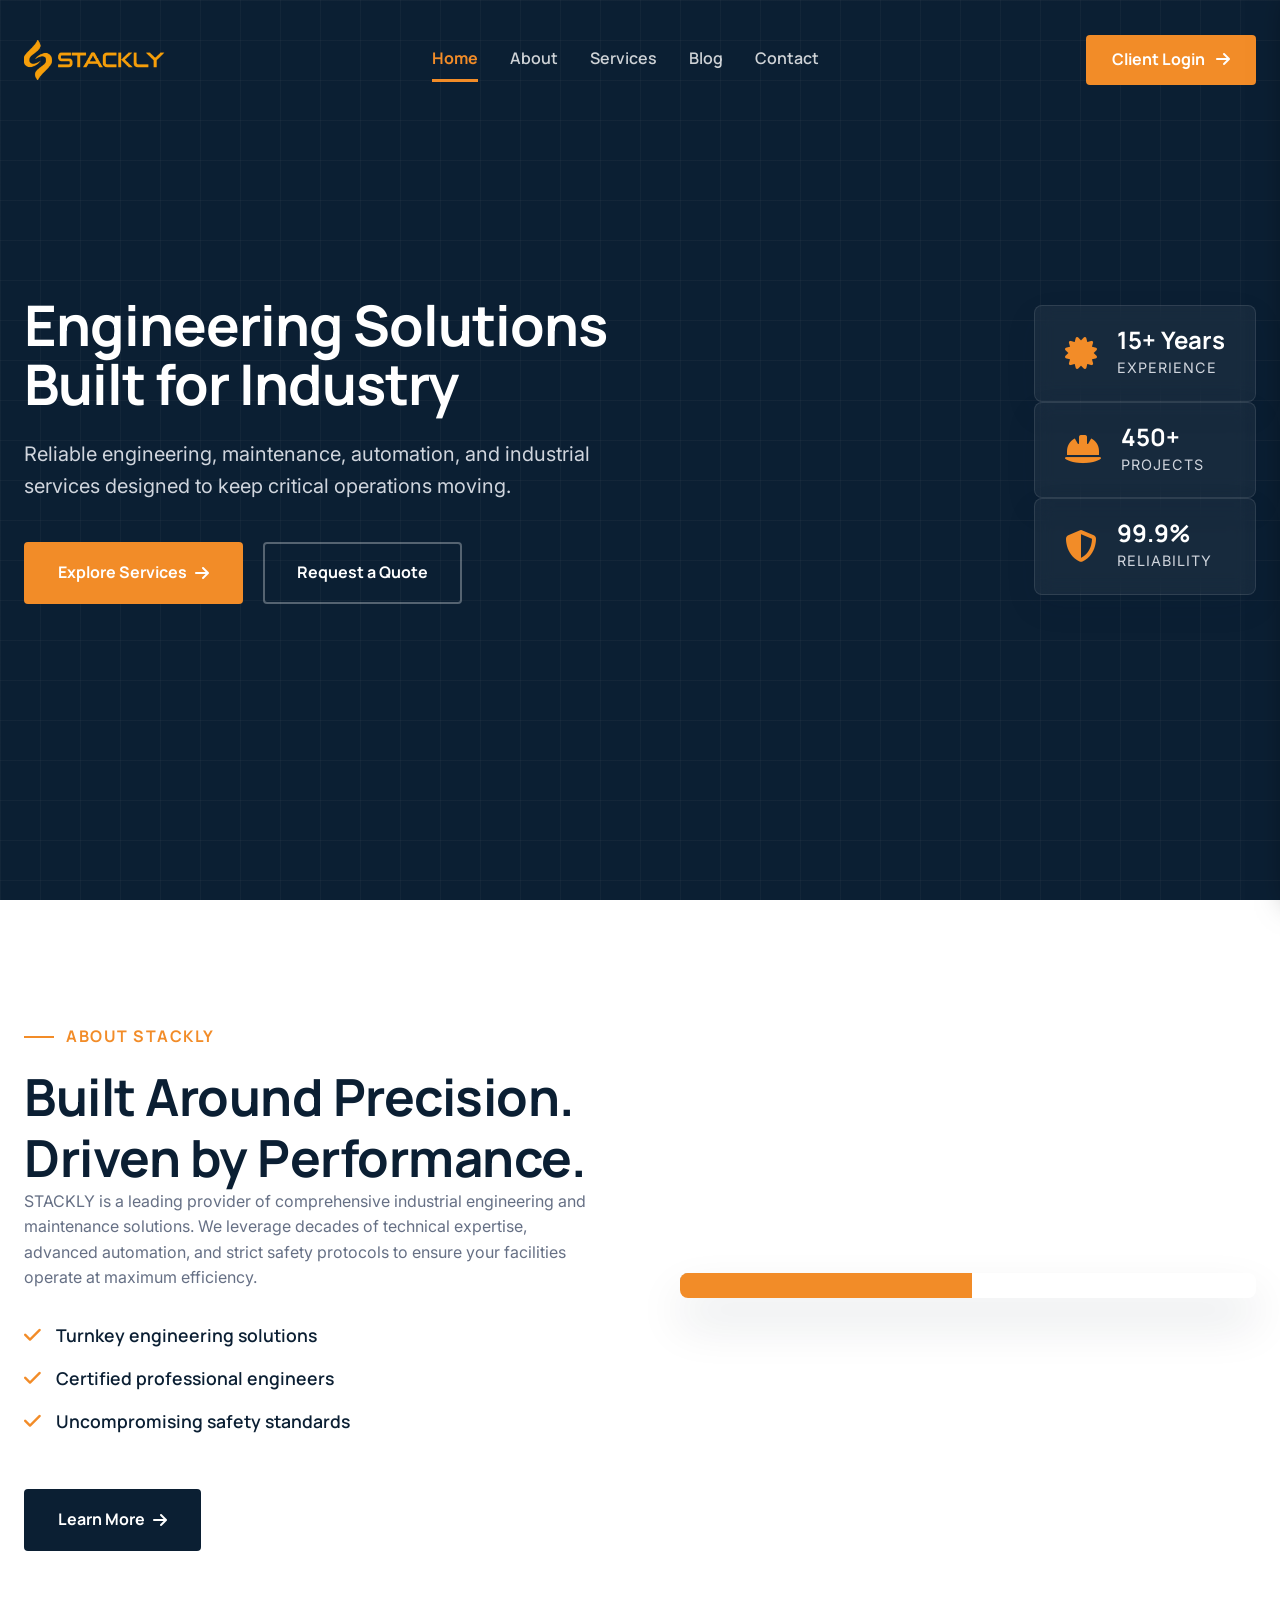
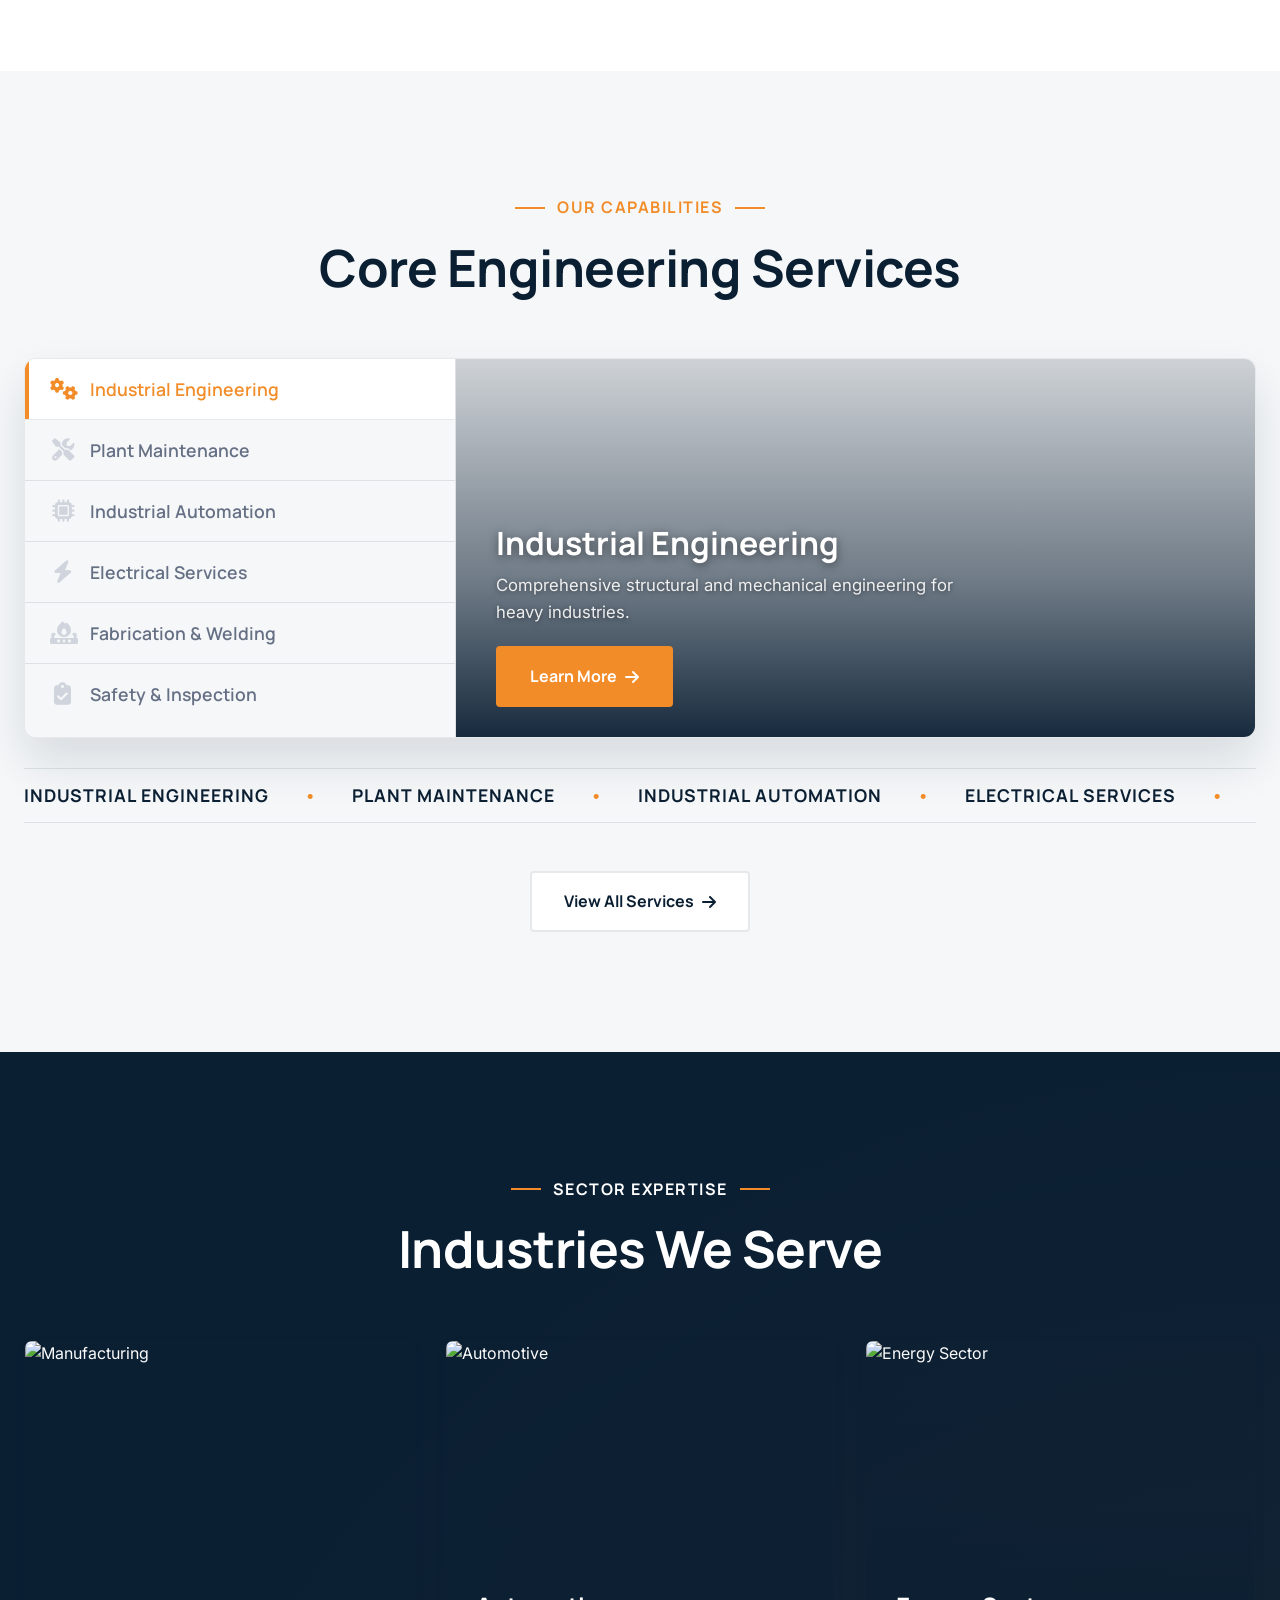
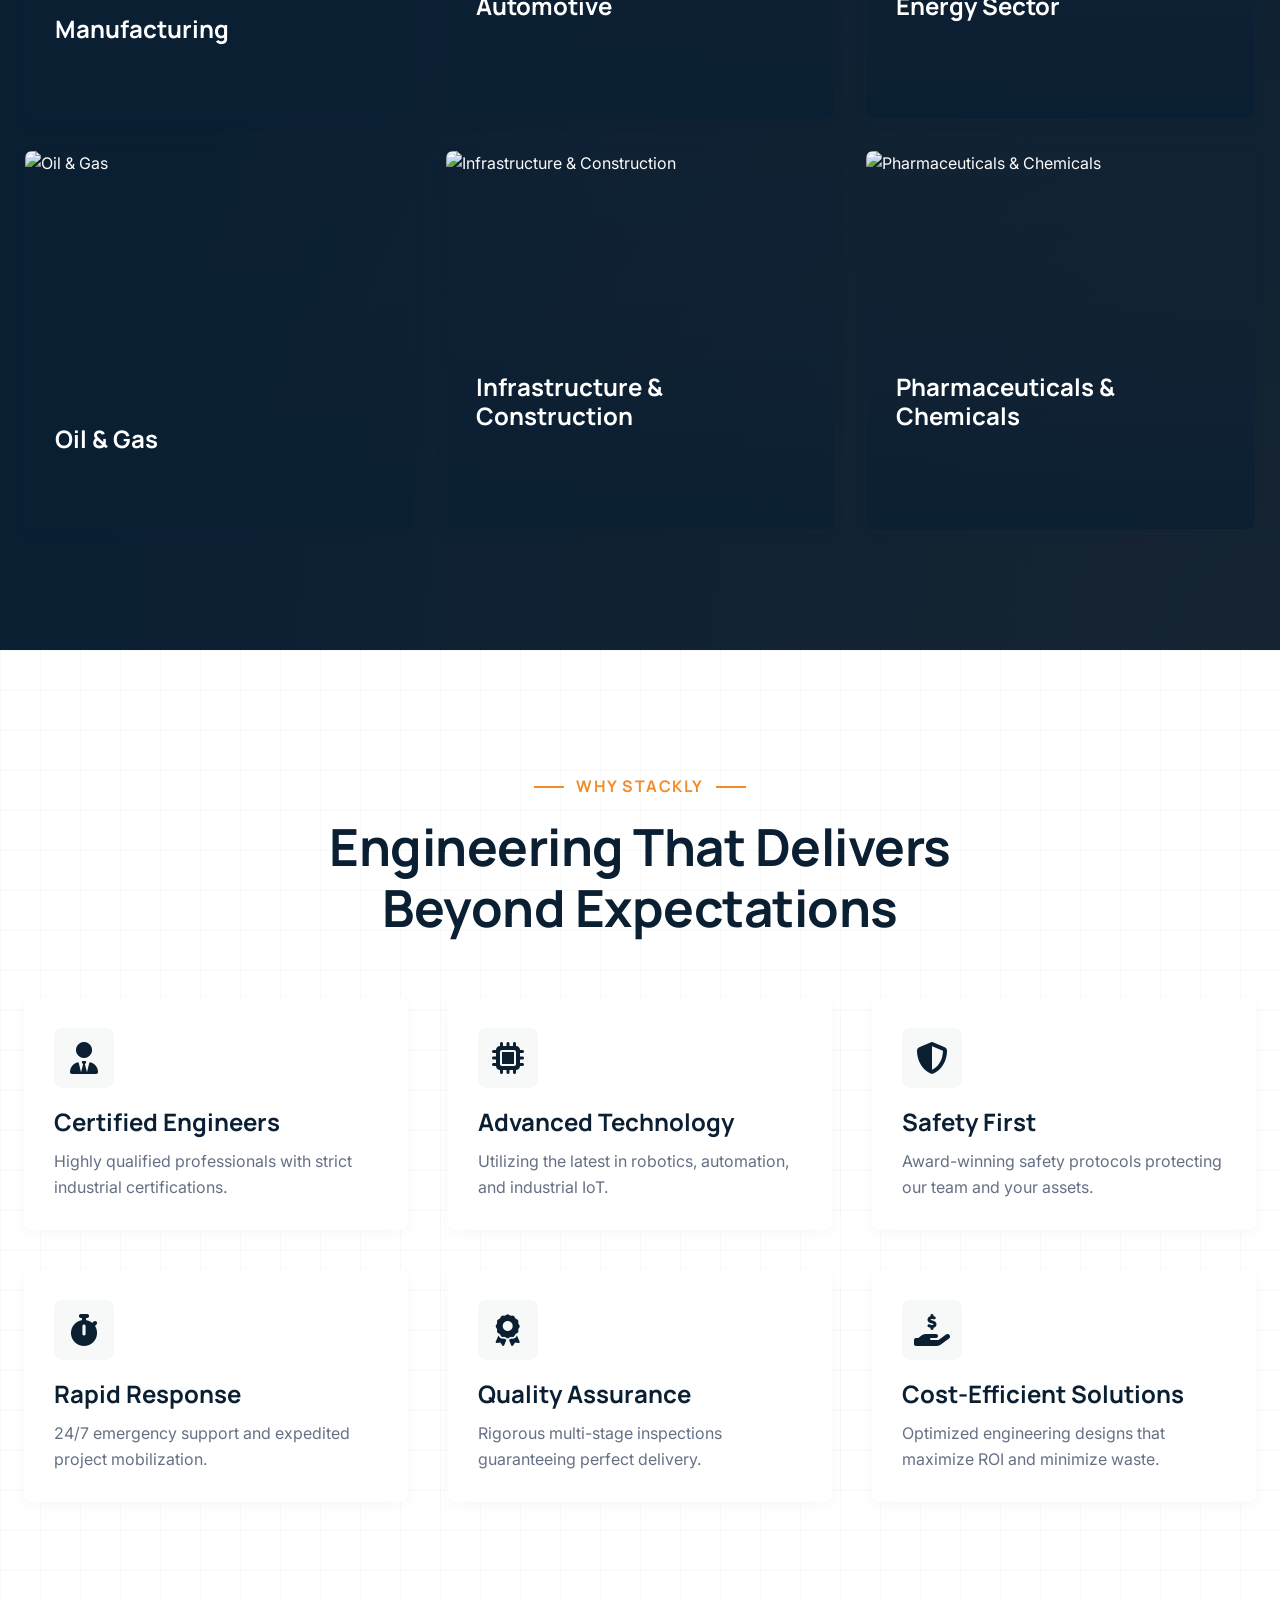
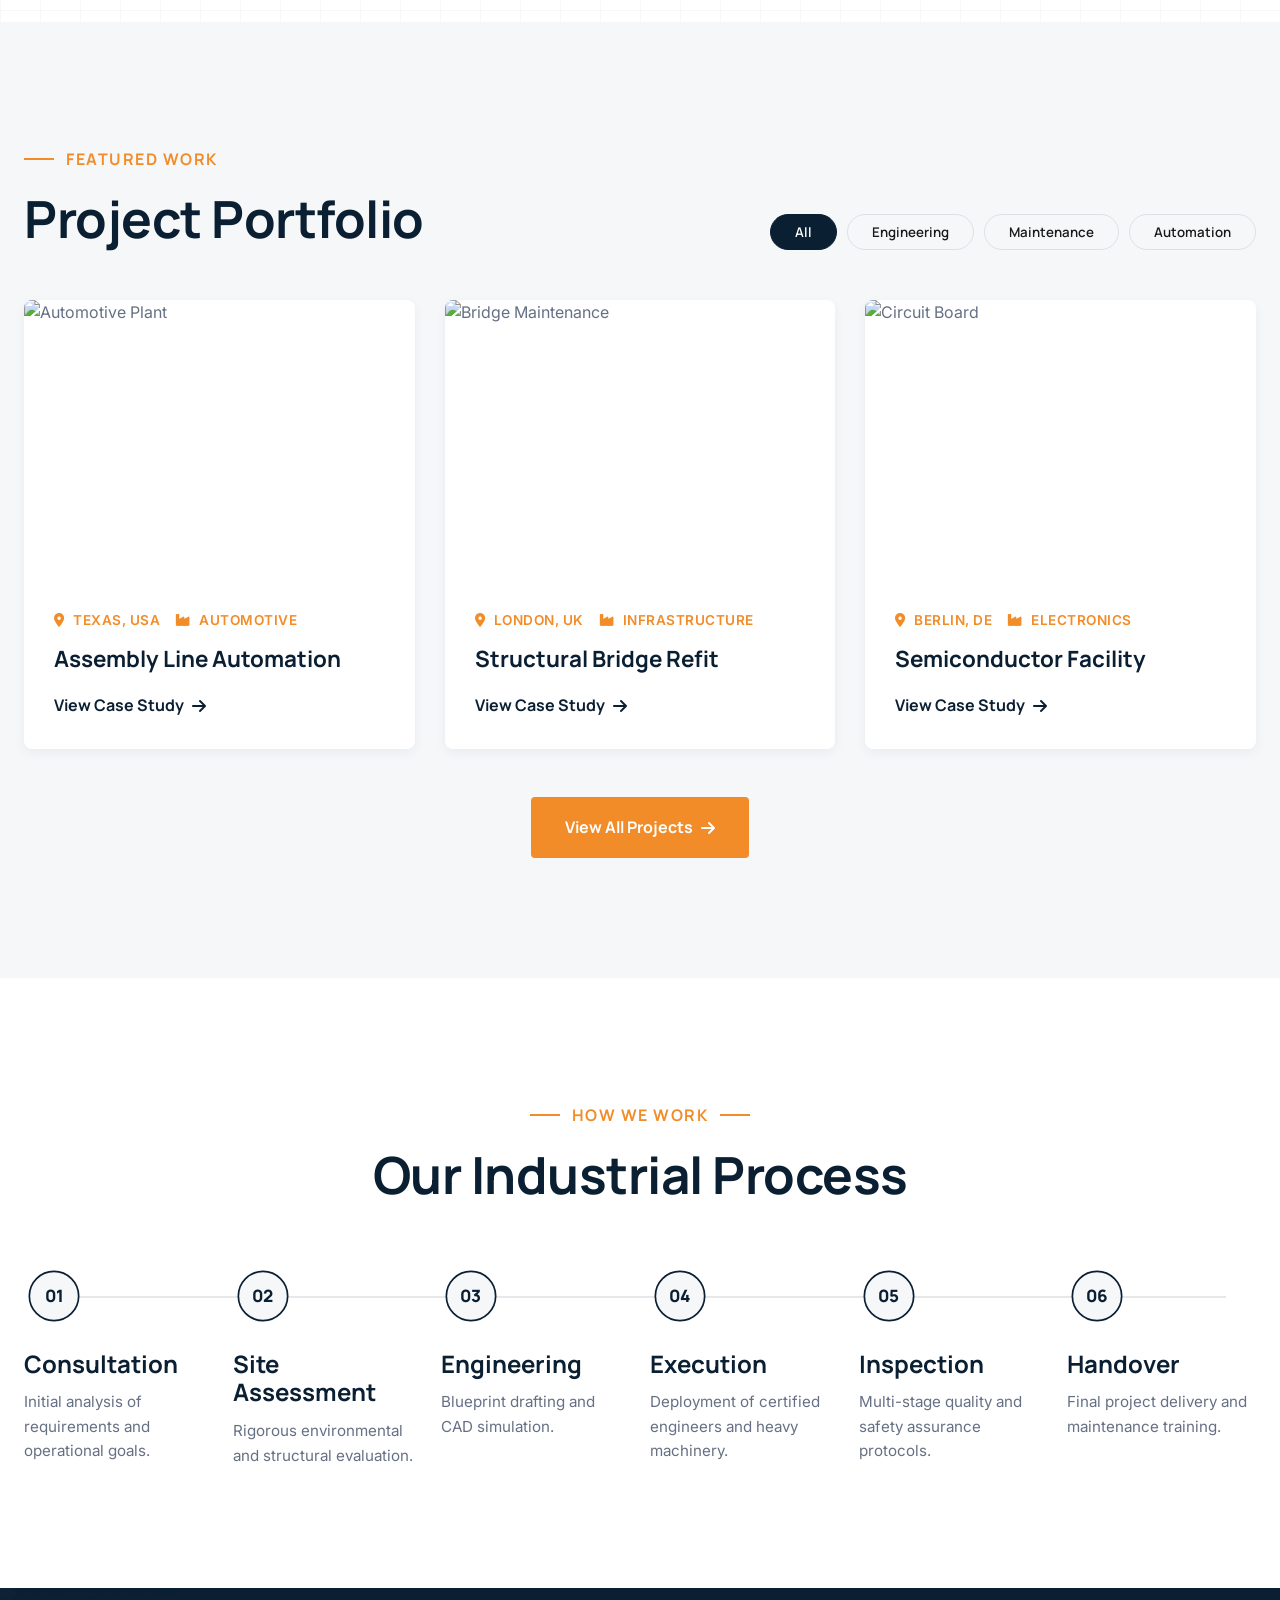
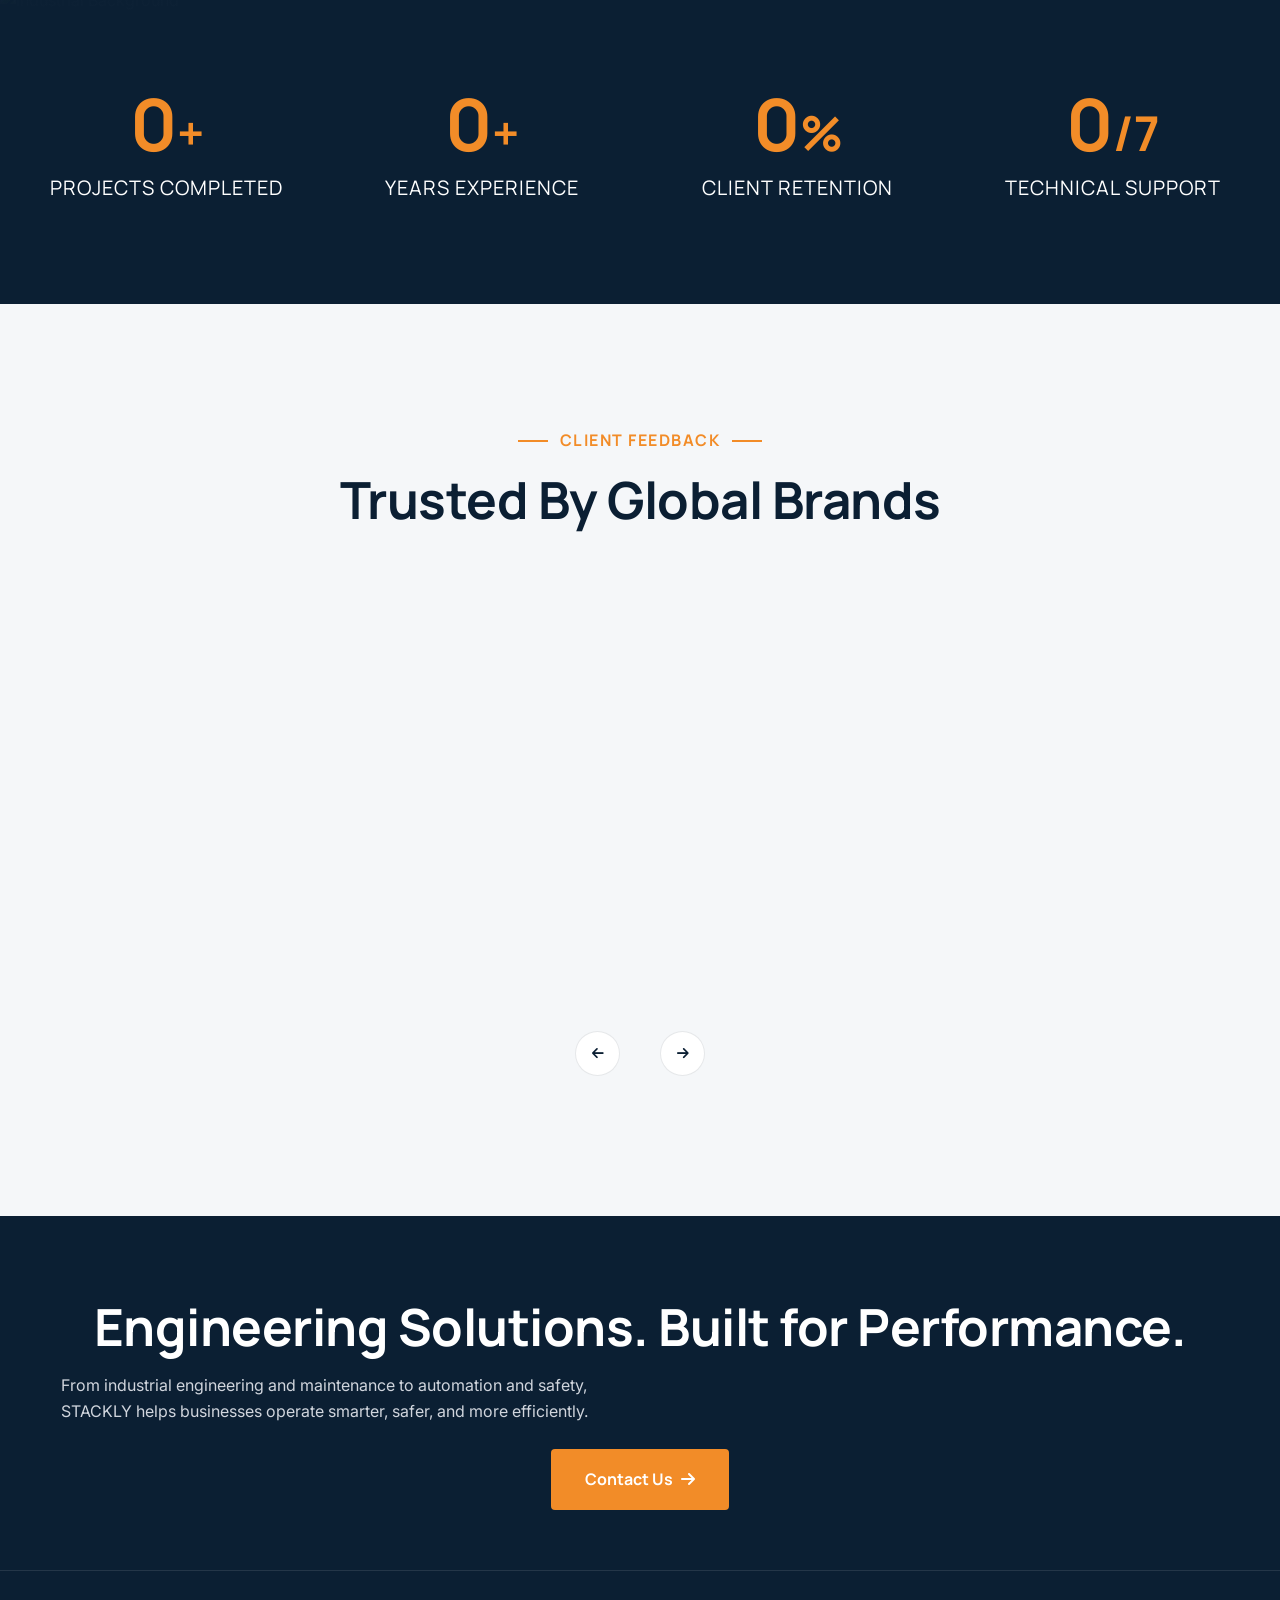
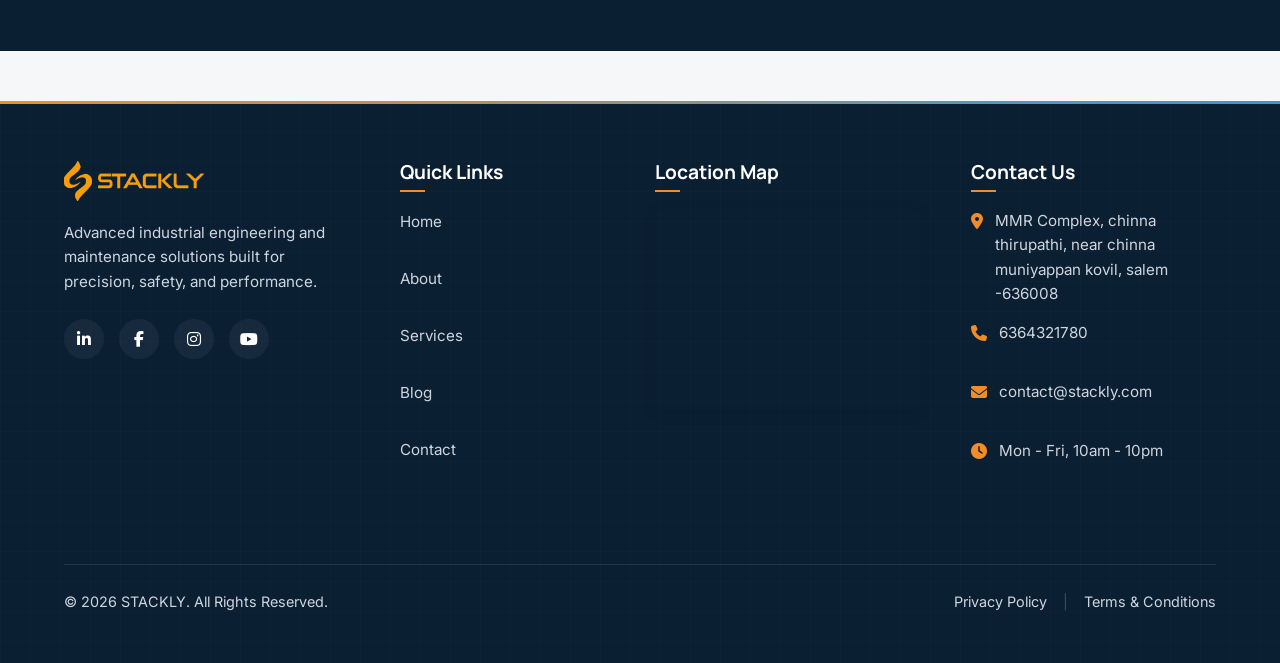
==== commit b367fe4f: "Add files via upload" ====
--- a/index.html
+++ b/index.html
@@ -1,4 +1,4 @@
-﻿<!DOCTYPE html>
+<!DOCTYPE html>
 <html lang="en">
 <head>
     <meta charset="UTF-8">
@@ -724,11 +724,11 @@
                         </li>
                         <li>
                             <i class="fa-solid fa-envelope"></i>
-                            <a href="mailto:info@stackly.example">info@stackly.example</a>
+                            <a href="mailto:contact@stackly.com">contact@stackly.com</a>
                         </li>
                         <li>
                             <i class="fa-solid fa-clock"></i>
-                            <span>Monâ€“Fri, 10amâ€“10pm</span>
+                            <span>Mon - Fri, 10am - 10pm</span>
                         </li>
                     </ul>
                 </div>
@@ -738,9 +738,9 @@
             <div class="footer-bottom">
                 <p>&copy; 2026 STACKLY. All Rights Reserved.</p>
                 <div class="footer-bottom-links">
-                    <a href="#">Privacy Policy</a>
+                    <a href="404.html">Privacy Policy</a>
                     <span class="sep">|</span>
-                    <a href="#">Terms & Conditions</a>
+                    <a href="404.html">Terms & Conditions</a>
                 </div>
             </div>
         </div>
@@ -751,9 +751,10 @@
 
     <!-- Scripts -->
     <script src="https://cdnjs.cloudflare.com/ajax/libs/gsap/3.12.2/gsap.min.js"></script>
+    <script src="https://cdn.jsdelivr.net/gh/studio-freight/lenis@1.0.29/bundled/lenis.min.js"></script>
     <script src="https://cdnjs.cloudflare.com/ajax/libs/gsap/3.12.2/ScrollTrigger.min.js"></script>
-    <script src="js/main.js"></script>
-    <script src="js/animations.js"></script>
-    <script src="js/forms.js"></script>
+    <script defer src="js/main.js"></script>
+    <script defer src="js/animations.js"></script>
+    <script defer src="js/forms.js"></script>
 </body>
 </html>
--- a/css/style.css
+++ b/css/style.css
@@ -184,6 +184,9 @@
 .btn i {
   margin-left: 10px;
   transition: transform var(--transition-normal);
+  transition: transform 0.4s cubic-bezier(0.25, 1, 0.5, 1);
+  display: inline-block;
+  margin-left: 8px;
 }
 
 .btn:hover i {
@@ -193,10 +196,28 @@
 .btn-primary {
   background-color: var(--c-orange);
   color: var(--c-white);
+  z-index: 1;
+}
+
+.btn-primary::before {
+  content: "";
+  position: absolute;
+  top: 0;
+  left: 0;
+  width: 100%;
+  height: 100%;
+  background-color: var(--c-orange-hover);
+  transform: scaleX(0);
+  transform-origin: left;
+  transition: transform 0.4s cubic-bezier(0.25, 1, 0.5, 1);
+  z-index: -1;
+}
+
+.btn-primary:hover::before {
+  transform: scaleX(1);
 }
 
 .btn-primary:hover {
-  background-color: var(--c-orange-hover);
   color: var(--c-white);
   transform: translateY(-2px);
   box-shadow: 0 8px 20px rgba(242, 140, 40, 0.3);
@@ -570,3 +591,55 @@
         text-align: center;
     }
 }
+
+/* --------------------------------------------------------------------------
+   Mobile Touch Optimization
+   -------------------------------------------------------------------------- */
+.mobile-toggle-btn, .btn {
+    min-height: 44px;
+}
+.nav-menu li a, .footer-links a, .footer-contact a {
+    min-height: 44px;
+    display: inline-block;
+}
+
+/* --------------------------------------------------------------------------
+   Navigation Hover States
+   -------------------------------------------------------------------------- */
+.nav-menu li a {
+    position: relative;
+}
+.nav-menu li a::after {
+    content: "";
+    position: absolute;
+    bottom: 5px;
+    left: 0;
+    width: 0%;
+    height: 2px;
+    background-color: var(--c-orange);
+    transition: width 0.3s ease;
+}
+.nav-menu li a:hover::after, .nav-menu li a.active::after {
+    width: 100%;
+}
+
+/* --------------------------------------------------------------------------
+   Footer Enhancements
+   -------------------------------------------------------------------------- */
+.footer-map iframe {
+    filter: grayscale(100%) opacity(0.8);
+    transition: filter 0.4s ease;
+}
+.footer-map iframe:hover {
+    filter: grayscale(0%) opacity(1);
+}
+
+.footer-socials a {
+    transition: all 0.3s ease;
+}
+.footer-socials a:hover {
+    box-shadow: 0 0 15px rgba(255, 115, 0, 0.6);
+    transform: translateY(-3px);
+    color: #fff !important;
+}
+
--- a/css/components.css
+++ b/css/components.css
@@ -851,15 +851,22 @@
   overflow: hidden;
 }
 
+@keyframes kenburns {
+  0% { transform: scale(1) translate(0, 0); }
+  100% { transform: scale(1.15) translate(-2%, -2%); }
+}
+
 .pc-img img {
   width: 100%;
   height: 100%;
   object-fit: cover;
   transition: transform var(--transition-slow);
+  animation: kenburns 15s ease-in-out infinite alternate;
 }
 
 .project-card:hover .pc-img img {
-  transform: scale(1.1);
+  animation-play-state: paused;
+  transform: scale(1.2);
 }
 
 .pc-info {
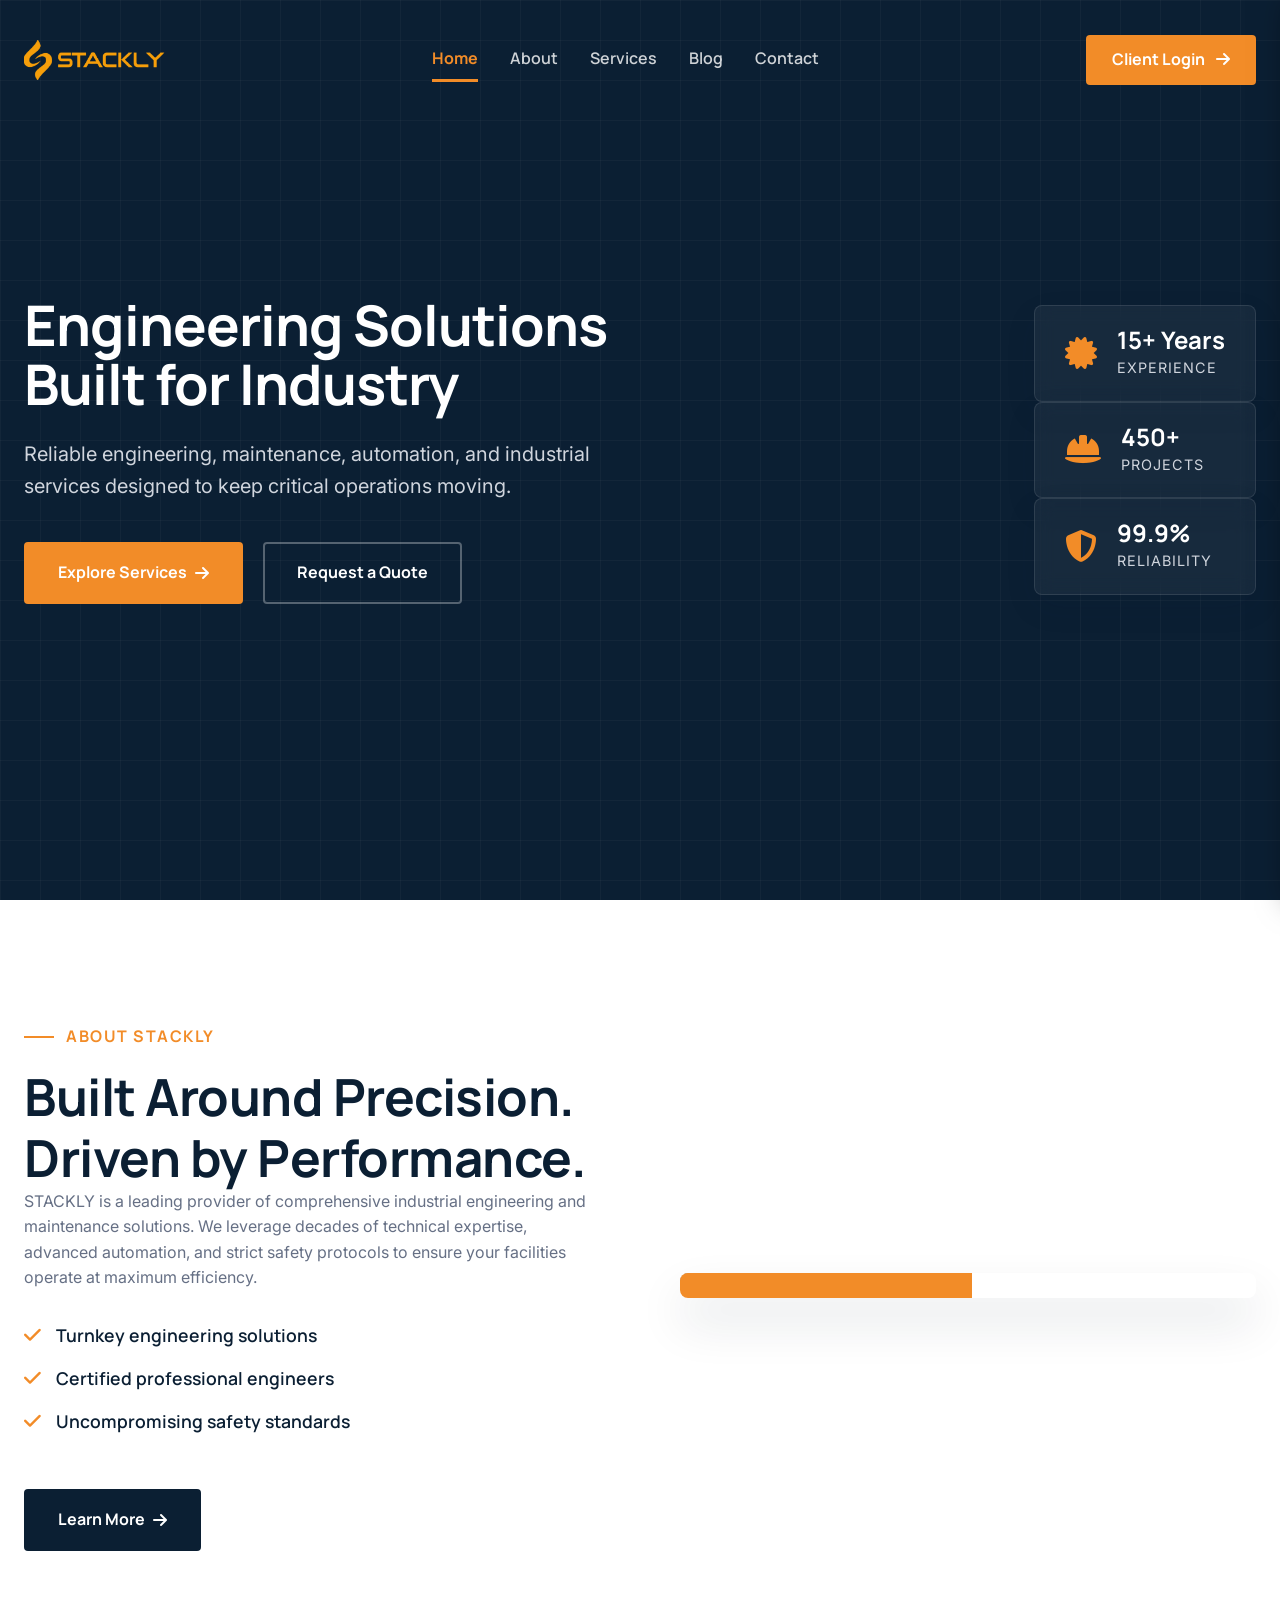
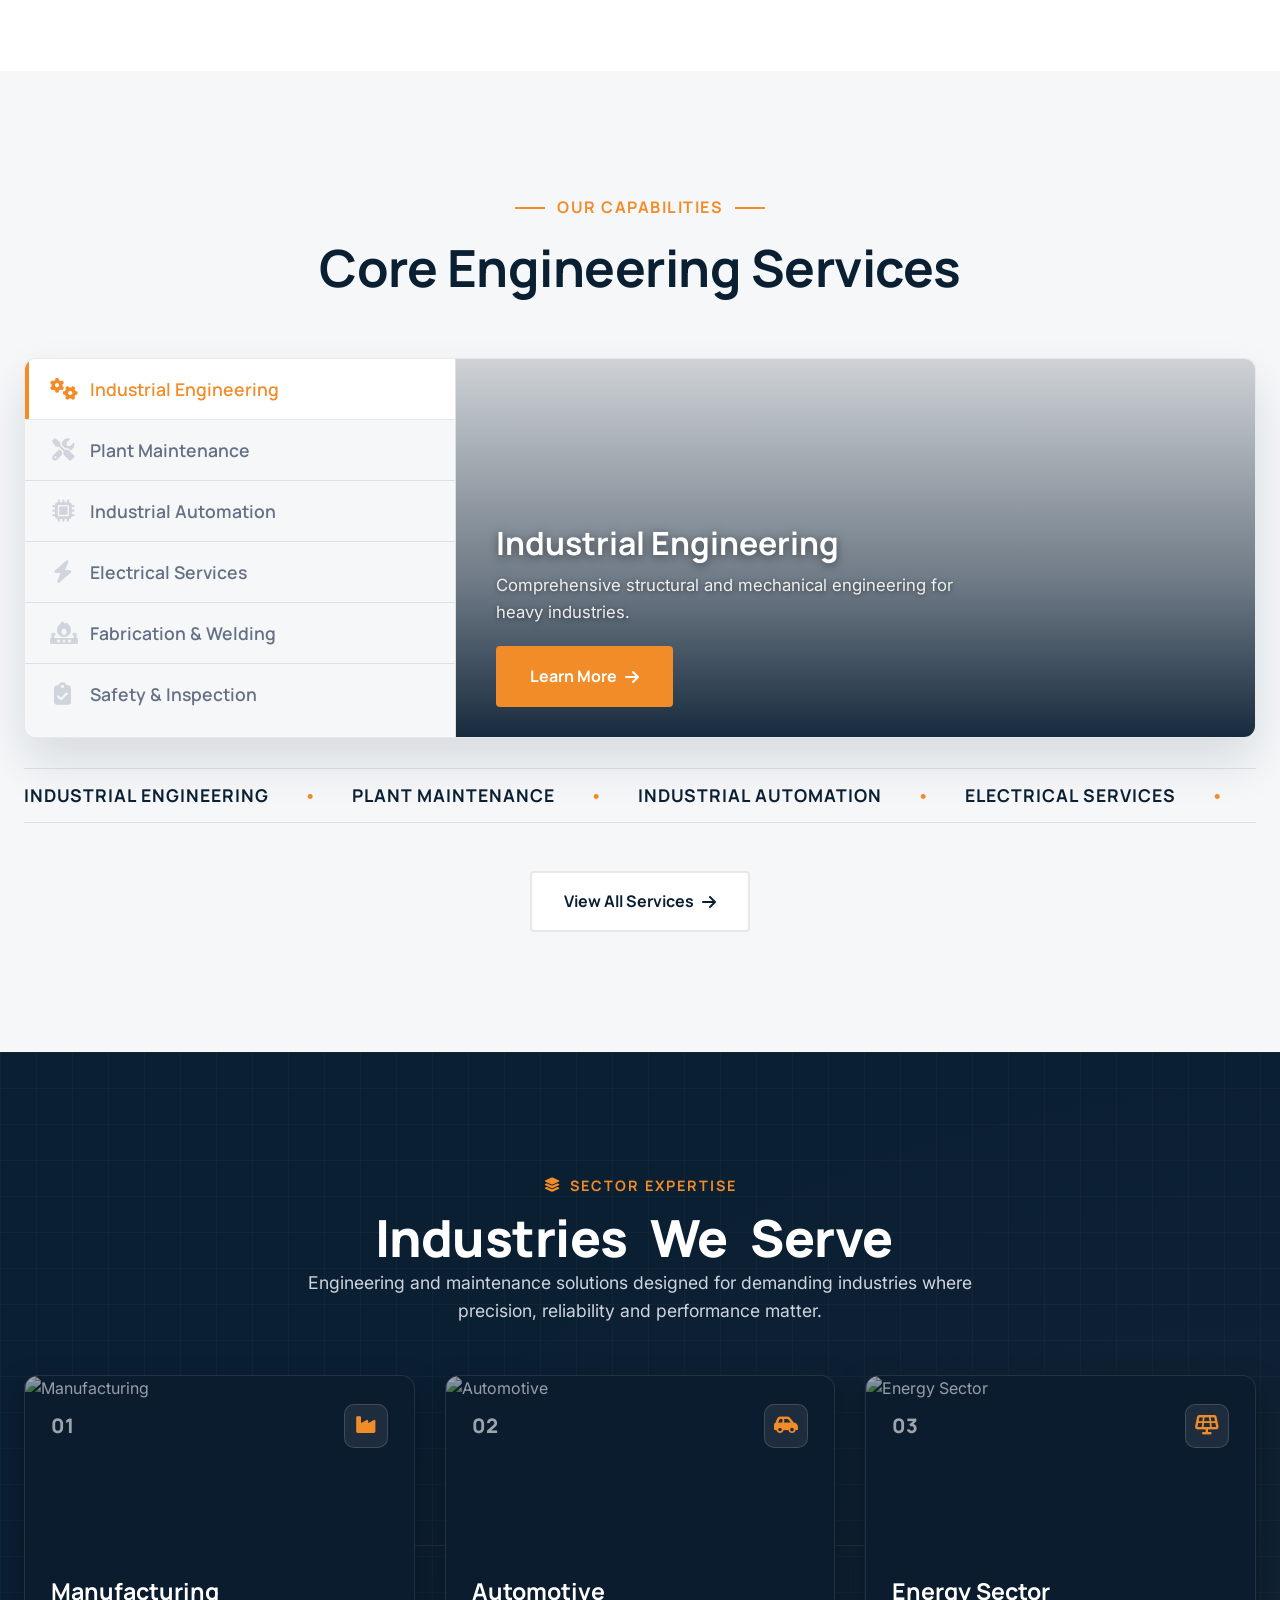
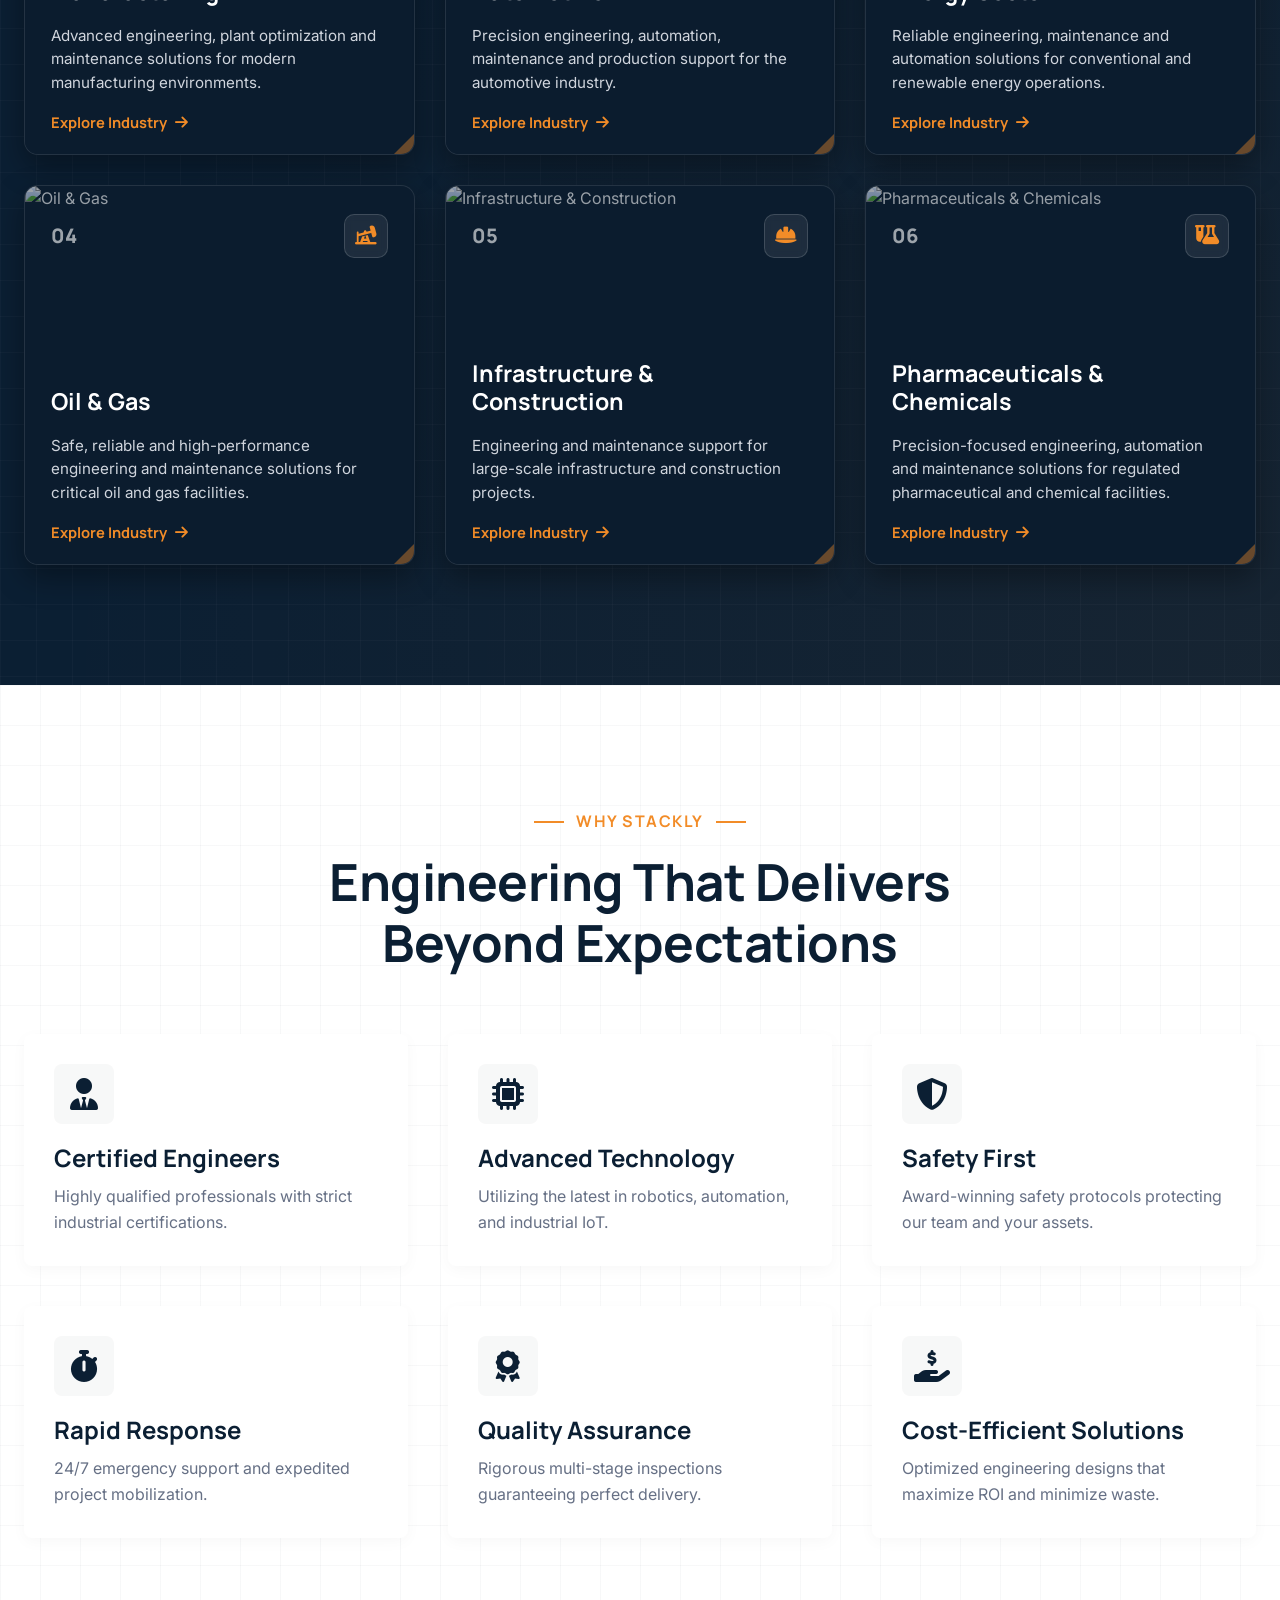
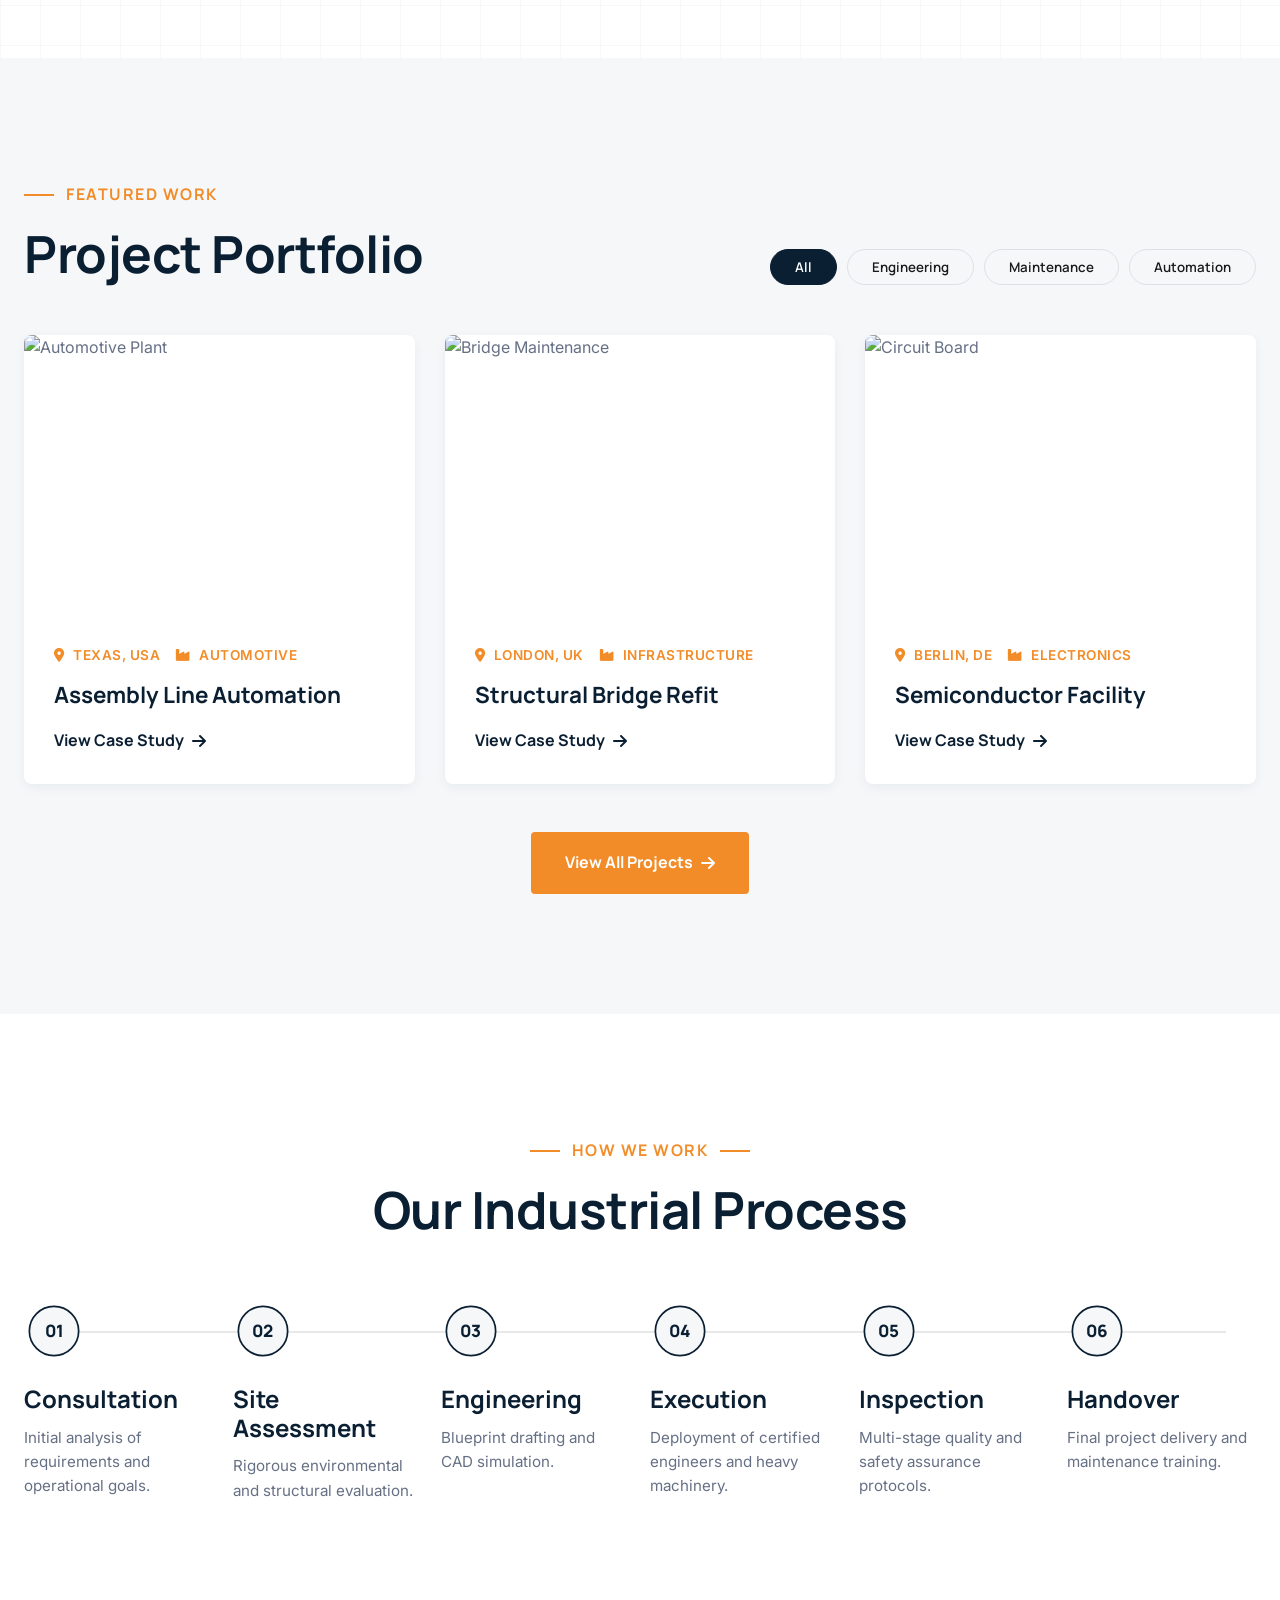
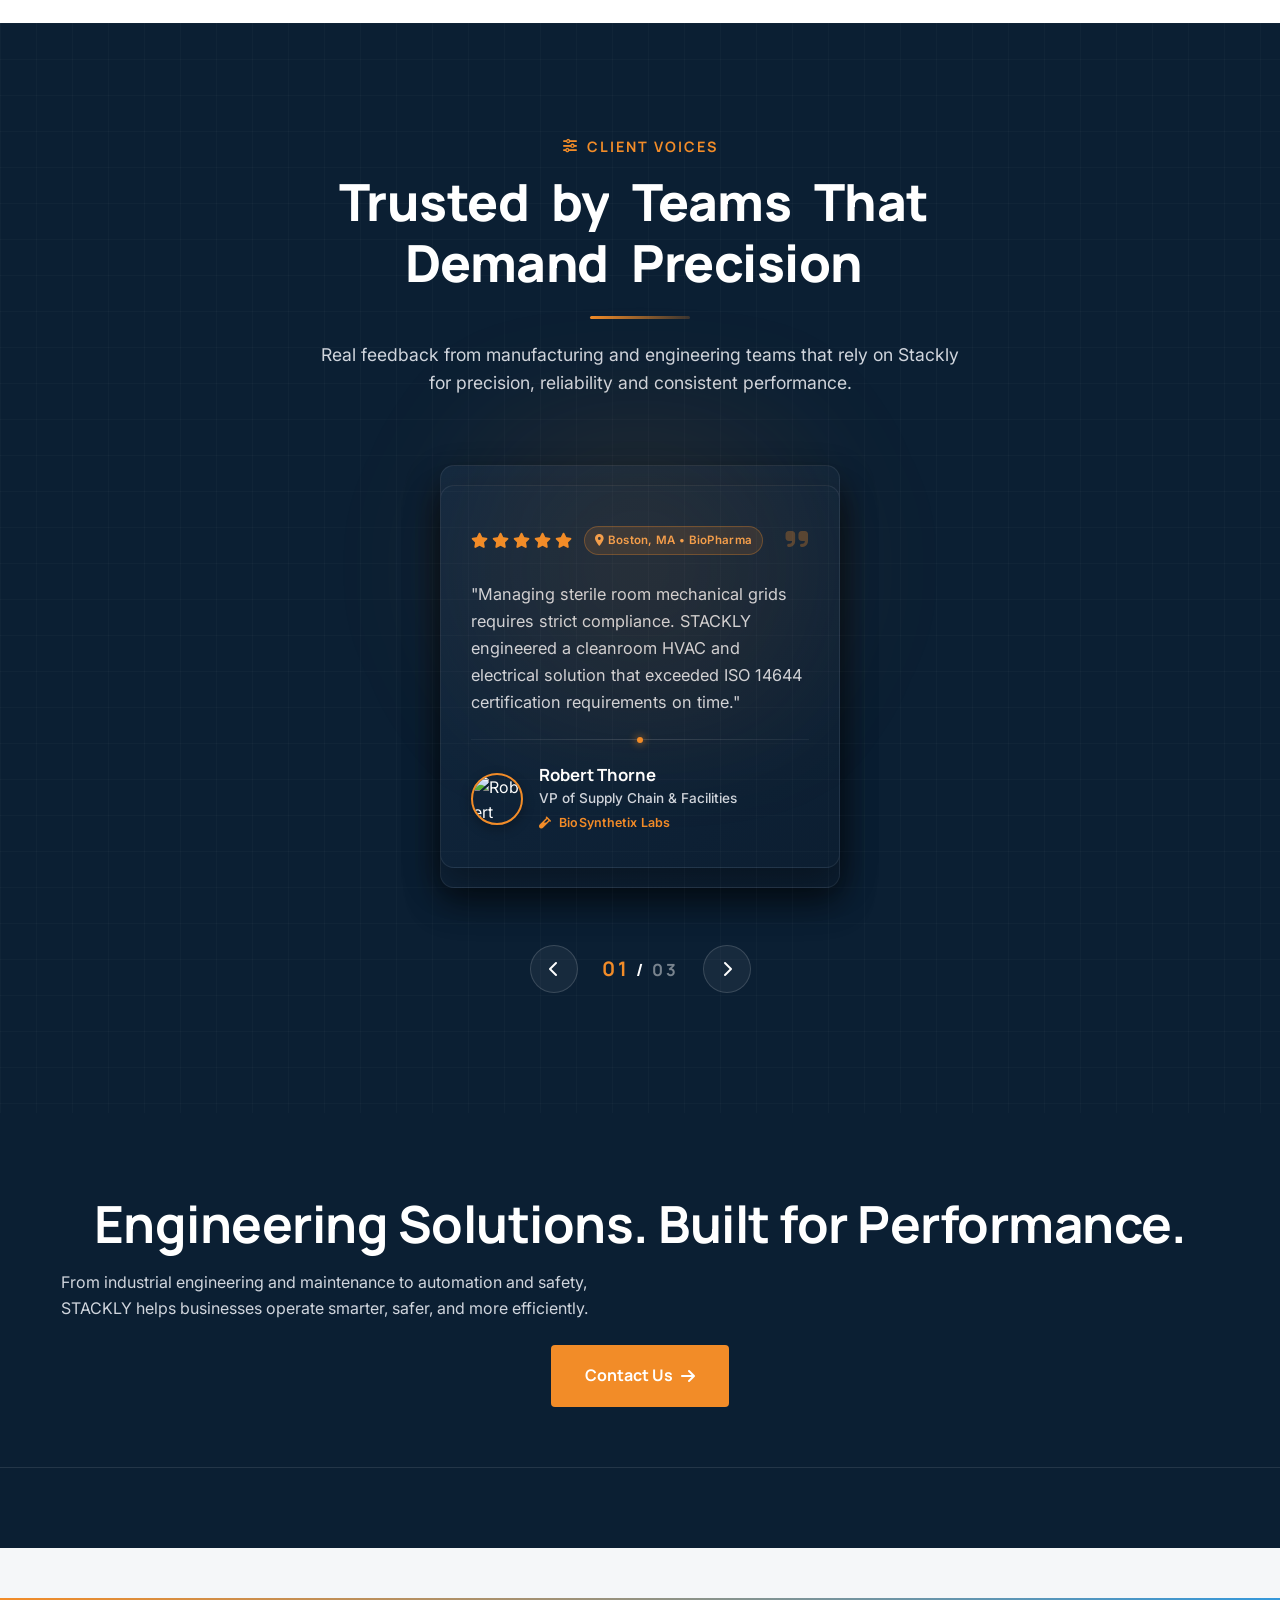
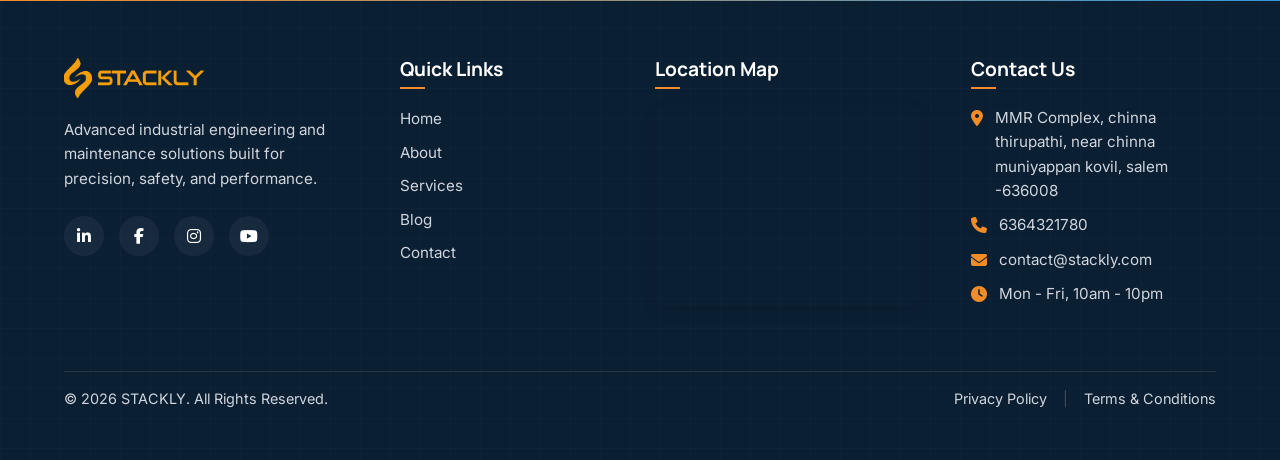
==== commit 55dccd0b: "Add files via upload" ====
--- a/index.html
+++ b/index.html
@@ -258,83 +258,166 @@
 
     </main>
 
-    <!-- Section 4: Industries We Serve -->
-    <section class="section-padding bg-navy" id="industries">
-        <div class="container">
-            <div class="section-header center gs-reveal-up">
-                <span class="subtitle" style="color: var(--c-white);">Sector Expertise</span>
-                <h2 style="color: var(--c-white);">Industries We Serve</h2>
-            </div>
-            
-            <div class="industry-grid">
-                <!-- Industry 1 -->
-                <div class="industry-card gs-reveal-up" data-delay="0.1">
-                    <img src="https://images.unsplash.com/photo-1581091226825-a6a2a5aee158?ixlib=rb-4.0.3&fit=crop&w=600&q=50&fm=webp" alt="Manufacturing" loading="lazy" decoding="async">
-                    <div class="industry-overlay">
-                        <div class="io-content">
-                            <h3>Manufacturing</h3>
-                            <p class="io-desc">Advanced engineering and maintenance solutions for modern manufacturing facilities.</p>
-                            <a href="404.html" class="io-link">Explore Industry <i class="fa-solid fa-arrow-right"></i></a>
-                        </div>
-                    </div>
-                </div>
-                <!-- Industry 2 -->
-                <div class="industry-card gs-reveal-up" data-delay="0.2">
-                    <img src="https://images.unsplash.com/photo-1503387762-592deb58ef4e?ixlib=rb-4.0.3&fit=crop&w=600&q=50&fm=webp" alt="Automotive" loading="lazy" decoding="async">
-                    <div class="industry-overlay">
-                        <div class="io-content">
-                            <h3>Automotive</h3>
-                            <p class="io-desc">Precision engineering, automation, maintenance, and production support for the automotive industry.</p>
-                            <a href="404.html" class="io-link">Explore Industry <i class="fa-solid fa-arrow-right"></i></a>
-                        </div>
-                    </div>
-                </div>
-                <!-- Industry 3 -->
-                <div class="industry-card gs-reveal-up" data-delay="0.3">
-                    <img src="https://images.unsplash.com/photo-1532601224476-15c79f2f7a51?ixlib=rb-4.0.3&fit=crop&w=600&q=50&fm=webp" alt="Energy Sector" loading="lazy" decoding="async">
-                    <div class="industry-overlay">
-                        <div class="io-content">
-                            <h3>Energy Sector</h3>
-                            <p class="io-desc">Reliable engineering and maintenance solutions for conventional and renewable energy infrastructure.</p>
-                            <a href="404.html" class="io-link">Explore Industry <i class="fa-solid fa-arrow-right"></i></a>
-                        </div>
-                    </div>
-                </div>
-                <!-- Industry 4 -->
-                <div class="industry-card gs-reveal-up" data-delay="0.4">
-                    <img src="https://images.unsplash.com/photo-1518709268805-4e9042af9f23?ixlib=rb-4.0.3&fit=crop&w=600&q=50&fm=webp" alt="Oil & Gas" loading="lazy" decoding="async">
-                    <div class="industry-overlay">
-                        <div class="io-content">
-                            <h3>Oil & Gas</h3>
-                            <p class="io-desc">Engineering, maintenance, inspection, and safety solutions for oil and gas facilities.</p>
-                            <a href="404.html" class="io-link">Explore Industry <i class="fa-solid fa-arrow-right"></i></a>
-                        </div>
-                    </div>
-                </div>
-                <!-- Industry 5 -->
-                <div class="industry-card gs-reveal-up" data-delay="0.5">
-                    <img src="https://images.unsplash.com/photo-1531834685032-c34bf0d84c77?ixlib=rb-4.0.3&fit=crop&w=600&q=50&fm=webp" alt="Infrastructure & Construction" loading="lazy" decoding="async">
-                    <div class="industry-overlay">
-                        <div class="io-content">
-                            <h3>Infrastructure & Construction</h3>
-                            <p class="io-desc">Engineering and maintenance solutions for large-scale infrastructure and construction projects.</p>
-                            <a href="404.html" class="io-link">Explore Industry <i class="fa-solid fa-arrow-right"></i></a>
-                        </div>
-                    </div>
-                </div>
-                <!-- Industry 6 -->
-                <div class="industry-card gs-reveal-up" data-delay="0.6">
-                    <img src="https://images.unsplash.com/photo-1532187863486-abf9dbad1b69?ixlib=rb-4.0.3&fit=crop&w=600&q=50&fm=webp" alt="Pharmaceuticals & Chemicals" loading="lazy" decoding="async">
-                    <div class="industry-overlay">
-                        <div class="io-content">
-                            <h3>Pharmaceuticals & Chemicals</h3>
-                            <p class="io-desc">Specialized engineering, automation, maintenance, and safety solutions for pharmaceutical and chemical facilities.</p>
-                            <a href="404.html" class="io-link">Explore Industry <i class="fa-solid fa-arrow-right"></i></a>
-                        </div>
-                    </div>
-                </div>
-            </div>
-        </div>
+    <!-- Section 4: Industries We Serve (Industrial Sector Explorer) -->
+    <section class="sector-explorer-section section-padding bg-navy text-white position-relative overflow-hidden" id="industries">
+      <!-- Technical Blueprint Background -->
+      <div class="sector-blueprint-bg"></div>
+      <div class="sector-lines-overlay">
+        <div class="sector-bp-line line-h"></div>
+        <div class="sector-bp-node node-a"></div>
+        <div class="sector-bp-node node-b"></div>
+      </div>
+
+      <div class="container position-relative z-2">
+        <!-- Section Header -->
+        <div class="sector-header text-center mb-5" id="sectorHeader">
+          <div class="sector-eyebrow-wrap">
+            <span class="sector-eyebrow"><i class="fa-solid fa-layer-group"></i> SECTOR EXPERTISE</span>
+            <div class="sector-eyebrow-line"></div>
+          </div>
+          <h2 class="sector-heading text-white mt-2">
+            <span class="word-wrap"><span class="word">Industries</span></span>
+            <span class="word-wrap"><span class="word">We</span></span>
+            <span class="word-wrap"><span class="word">Serve</span></span>
+          </h2>
+          <p class="sector-desc mt-3">Engineering and maintenance solutions designed for demanding industries where precision, reliability and performance matter.</p>
+        </div>
+
+        <!-- 3x2 Sector Cards Grid -->
+        <div class="sector-grid" id="sectorGrid">
+          <!-- Card 01: Manufacturing -->
+          <div class="sector-card" data-sector="1">
+            <div class="sector-img-wrap">
+              <img src="https://images.unsplash.com/photo-1581091226825-a6a2a5aee158?ixlib=rb-4.0.3&fit=crop&w=600&q=50&fm=webp" alt="Manufacturing" loading="lazy" decoding="async">
+              <div class="sector-overlay"></div>
+              <div class="sector-scan-beam"></div>
+              <div class="sector-tech-grid"></div>
+            </div>
+            <div class="sector-card-content">
+              <div class="sector-top-bar">
+                <span class="sector-number">01</span>
+                <span class="sector-icon"><i class="fa-solid fa-industry"></i></span>
+              </div>
+              <div class="sector-bottom-body">
+                <h3>Manufacturing</h3>
+                <p class="sector-card-desc">Advanced engineering, plant optimization and maintenance solutions for modern manufacturing environments.</p>
+                <a href="404.html" class="sector-link">Explore Industry <i class="fa-solid fa-arrow-right"></i></a>
+              </div>
+            </div>
+            <div class="sector-corner-accent"></div>
+          </div>
+
+          <!-- Card 02: Automotive -->
+          <div class="sector-card" data-sector="2">
+            <div class="sector-img-wrap">
+              <img src="https://images.unsplash.com/photo-1503387762-592deb58ef4e?ixlib=rb-4.0.3&fit=crop&w=600&q=50&fm=webp" alt="Automotive" loading="lazy" decoding="async">
+              <div class="sector-overlay"></div>
+              <div class="sector-scan-beam"></div>
+              <div class="sector-tech-grid"></div>
+            </div>
+            <div class="sector-card-content">
+              <div class="sector-top-bar">
+                <span class="sector-number">02</span>
+                <span class="sector-icon"><i class="fa-solid fa-car-side"></i></span>
+              </div>
+              <div class="sector-bottom-body">
+                <h3>Automotive</h3>
+                <p class="sector-card-desc">Precision engineering, automation, maintenance and production support for the automotive industry.</p>
+                <a href="404.html" class="sector-link">Explore Industry <i class="fa-solid fa-arrow-right"></i></a>
+              </div>
+            </div>
+            <div class="sector-corner-accent"></div>
+          </div>
+
+          <!-- Card 03: Energy Sector -->
+          <div class="sector-card" data-sector="3">
+            <div class="sector-img-wrap">
+              <img src="https://images.unsplash.com/photo-1532601224476-15c79f2f7a51?ixlib=rb-4.0.3&fit=crop&w=600&q=50&fm=webp" alt="Energy Sector" loading="lazy" decoding="async">
+              <div class="sector-overlay"></div>
+              <div class="sector-scan-beam"></div>
+              <div class="sector-tech-grid"></div>
+            </div>
+            <div class="sector-card-content">
+              <div class="sector-top-bar">
+                <span class="sector-number">03</span>
+                <span class="sector-icon"><i class="fa-solid fa-solar-panel"></i></span>
+              </div>
+              <div class="sector-bottom-body">
+                <h3>Energy Sector</h3>
+                <p class="sector-card-desc">Reliable engineering, maintenance and automation solutions for conventional and renewable energy operations.</p>
+                <a href="404.html" class="sector-link">Explore Industry <i class="fa-solid fa-arrow-right"></i></a>
+              </div>
+            </div>
+            <div class="sector-corner-accent"></div>
+          </div>
+
+          <!-- Card 04: Oil & Gas -->
+          <div class="sector-card" data-sector="4">
+            <div class="sector-img-wrap">
+              <img src="https://images.unsplash.com/photo-1518709268805-4e9042af9f23?ixlib=rb-4.0.3&fit=crop&w=600&q=50&fm=webp" alt="Oil & Gas" loading="lazy" decoding="async">
+              <div class="sector-overlay"></div>
+              <div class="sector-scan-beam"></div>
+              <div class="sector-tech-grid"></div>
+            </div>
+            <div class="sector-card-content">
+              <div class="sector-top-bar">
+                <span class="sector-number">04</span>
+                <span class="sector-icon"><i class="fa-solid fa-oil-well"></i></span>
+              </div>
+              <div class="sector-bottom-body">
+                <h3>Oil & Gas</h3>
+                <p class="sector-card-desc">Safe, reliable and high-performance engineering and maintenance solutions for critical oil and gas facilities.</p>
+                <a href="404.html" class="sector-link">Explore Industry <i class="fa-solid fa-arrow-right"></i></a>
+              </div>
+            </div>
+            <div class="sector-corner-accent"></div>
+          </div>
+
+          <!-- Card 05: Infrastructure & Construction -->
+          <div class="sector-card" data-sector="5">
+            <div class="sector-img-wrap">
+              <img src="https://images.unsplash.com/photo-1531834685032-c34bf0d84c77?ixlib=rb-4.0.3&fit=crop&w=600&q=50&fm=webp" alt="Infrastructure & Construction" loading="lazy" decoding="async">
+              <div class="sector-overlay"></div>
+              <div class="sector-scan-beam"></div>
+              <div class="sector-tech-grid"></div>
+            </div>
+            <div class="sector-card-content">
+              <div class="sector-top-bar">
+                <span class="sector-number">05</span>
+                <span class="sector-icon"><i class="fa-solid fa-helmet-safety"></i></span>
+              </div>
+              <div class="sector-bottom-body">
+                <h3>Infrastructure & Construction</h3>
+                <p class="sector-card-desc">Engineering and maintenance support for large-scale infrastructure and construction projects.</p>
+                <a href="404.html" class="sector-link">Explore Industry <i class="fa-solid fa-arrow-right"></i></a>
+              </div>
+            </div>
+            <div class="sector-corner-accent"></div>
+          </div>
+
+          <!-- Card 06: Pharmaceuticals & Chemicals -->
+          <div class="sector-card" data-sector="6">
+            <div class="sector-img-wrap">
+              <img src="https://images.unsplash.com/photo-1532187863486-abf9dbad1b69?ixlib=rb-4.0.3&fit=crop&w=600&q=50&fm=webp" alt="Pharmaceuticals & Chemicals" loading="lazy" decoding="async">
+              <div class="sector-overlay"></div>
+              <div class="sector-scan-beam"></div>
+              <div class="sector-tech-grid"></div>
+            </div>
+            <div class="sector-card-content">
+              <div class="sector-top-bar">
+                <span class="sector-number">06</span>
+                <span class="sector-icon"><i class="fa-solid fa-flask-vial"></i></span>
+              </div>
+              <div class="sector-bottom-body">
+                <h3>Pharmaceuticals & Chemicals</h3>
+                <p class="sector-card-desc">Precision-focused engineering, automation and maintenance solutions for regulated pharmaceutical and chemical facilities.</p>
+                <a href="404.html" class="sector-link">Explore Industry <i class="fa-solid fa-arrow-right"></i></a>
+              </div>
+            </div>
+            <div class="sector-corner-accent"></div>
+          </div>
+        </div>
+      </div>
     </section>
 
     <!-- Section 5: Why Choose Us -->
@@ -548,112 +631,177 @@
         </div>
     </section>
 
-    <!-- Section 8: Performance Statistics -->
-    <section class="stats-section">
-        <div class="stats-bg">
-            <img src="https://images.unsplash.com/photo-1581092795360-fd1ca04f0952?ixlib=rb-4.0.3&fit=crop&w=1920&q=50&fm=webp" alt="Industrial Background" loading="lazy" decoding="async">
-            <div class="stats-overlay"></div>
-        </div>
-        <div class="container stats-container">
-            <div class="stats-grid">
-                <div class="stat-box gs-reveal-up" data-delay="0.1">
-                    <h3 class="counter" data-target="450">0</h3><span>+</span>
-                    <p>Projects Completed</p>
-                </div>
-                <div class="stat-box gs-reveal-up" data-delay="0.2">
-                    <h3 class="counter" data-target="15">0</h3><span>+</span>
-                    <p>Years Experience</p>
-                </div>
-                <div class="stat-box gs-reveal-up" data-delay="0.3">
-                    <h3 class="counter" data-target="98">0</h3><span>%</span>
-                    <p>Client Retention</p>
-                </div>
-                <div class="stat-box gs-reveal-up" data-delay="0.4">
-                    <h3 class="counter" data-target="24">0</h3><span>/7</span>
-                    <p>Technical Support</p>
-                </div>
-            </div>
-        </div>
-    </section>
+
 
     <!-- Section 9: Testimonials -->
-    <section class="section-padding bg-offwhite position-relative overflow-hidden" id="testimonials">
-        <div class="testi-bg-grid"></div>
+    <section class="precision-conveyor-section section-padding bg-navy position-relative overflow-hidden" id="testimonials">
+        <!-- Blueprint Grid Pattern Overlay & Ambient Glow -->
+        <div class="conveyor-bg-pattern"></div>
+        <div class="conveyor-ambient-glow"></div>
+        
         <div class="container position-relative z-2">
-            <div class="section-header center gs-reveal-up">
-                <span class="subtitle">Client Feedback</span>
-                <h2>Trusted By Global Brands</h2>
+            <!-- Header -->
+            <div class="section-header center mb-5">
+                <span class="conveyor-eyebrow"><i class="fa-solid fa-sliders"></i> CLIENT VOICES</span>
+                <h2 class="conveyor-heading text-white">
+                    <span class="word-wrap"><span class="word">Trusted</span></span>
+                    <span class="word-wrap"><span class="word">by</span></span>
+                    <span class="word-wrap"><span class="word">Teams</span></span>
+                    <span class="word-wrap"><span class="word">That</span></span>
+                    <span class="word-wrap"><span class="word">Demand</span></span>
+                    <span class="word-wrap"><span class="word">Precision</span></span>
+                </h2>
+                <div class="conveyor-precision-line"></div>
+                <p class="conveyor-desc">Real feedback from manufacturing and engineering teams that rely on Stackly for precision, reliability and consistent performance.</p>
             </div>
             
-            <div class="testimonial-slider gs-reveal-up">
-                <div class="testi-track" id="testiTrack">
-                    <!-- Slide 1 -->
-                    <div class="testi-slide">
-                        <div class="testi-card">
-                            <ul class="testi-rating">
-                                <li><i class="fa-solid fa-star"></i></li>
-                                <li><i class="fa-solid fa-star"></i></li>
-                                <li><i class="fa-solid fa-star"></i></li>
-                                <li><i class="fa-solid fa-star"></i></li>
-                                <li><i class="fa-solid fa-star"></i></li>
-                            </ul>
-                            <p class="testi-text">"STACKLY executed our plant automation upgrade flawlessly. Their safety standards and precision engineering drastically improved our production line efficiency."</p>
-                            <div class="testi-author">
-                                <img src="https://images.unsplash.com/photo-1560250097-0b93528c311a?ixlib=rb-4.0.3&fit=crop&w=150&q=50&fm=webp" alt="James Wilson" loading="lazy" decoding="async">
-                                <div>
-                                    <h4>James Wilson</h4>
-                                    <span>Operations Director, AutoCorp</span>
+            <!-- Conveyor Carousel Stage -->
+            <div class="conveyor-stage">
+                <div class="conveyor-track" id="conveyorTrack">
+                    <!-- Card 1 -->
+                    <div class="conveyor-card-wrapper" data-index="0">
+                        <div class="conveyor-card">
+                            <!-- Animated Orange Light Border SVG -->
+                            <svg class="card-border-svg" width="100%" height="100%">
+                                <rect class="card-border-rect" x="1" y="1" width="calc(100% - 2px)" height="calc(100% - 2px)" rx="14" ry="14" />
+                            </svg>
+                            <div class="card-inner">
+                                <div class="card-top-row">
+                                    <div class="card-rating">
+                                        <i class="fa-solid fa-star"></i>
+                                        <i class="fa-solid fa-star"></i>
+                                        <i class="fa-solid fa-star"></i>
+                                        <i class="fa-solid fa-star"></i>
+                                        <i class="fa-solid fa-star"></i>
+                                    </div>
+                                    <span class="card-badge"><i class="fa-solid fa-location-dot"></i> Detroit, MI • Automotive</span>
+                                    <div class="card-quote-icon">
+                                        <i class="fa-solid fa-quote-right"></i>
+                                    </div>
+                                </div>
+                                
+                                <div class="card-quote-wrapper">
+                                    <p class="card-quote-text">"STACKLY executed our assembly line automation and structural refit with zero operational downtime. Their precision engineering cut our cycle time by 28% while maintaining rigorous safety standards."</p>
+                                </div>
+
+                                <div class="card-divider">
+                                    <span class="divider-node"></span>
+                                </div>
+                                
+                                <div class="card-author-row">
+                                    <div class="author-avatar-wrap">
+                                        <img src="https://images.unsplash.com/photo-1560250097-0b93528c311a?ixlib=rb-4.0.3&fit=crop&w=200&q=80" alt="Marcus Vance" class="author-avatar" loading="lazy">
+                                    </div>
+                                    <div class="author-info">
+                                        <h4 class="author-name">Marcus Vance</h4>
+                                        <p class="author-role">Director of Plant Operations</p>
+                                        <span class="author-company"><i class="fa-solid fa-industry"></i> Vanguard Manufacturing</span>
+                                    </div>
                                 </div>
                             </div>
                         </div>
                     </div>
-                    <!-- Slide 2 -->
-                    <div class="testi-slide">
-                        <div class="testi-card">
-                            <ul class="testi-rating">
-                                <li><i class="fa-solid fa-star"></i></li>
-                                <li><i class="fa-solid fa-star"></i></li>
-                                <li><i class="fa-solid fa-star"></i></li>
-                                <li><i class="fa-solid fa-star"></i></li>
-                                <li><i class="fa-solid fa-star"></i></li>
-                            </ul>
-                            <p class="testi-text">"The mechanical refit of our offshore rig was a monumental task. STACKLY'S rapid response and technical execution were simply outstanding."</p>
-                            <div class="testi-author">
-                                <img src="https://images.unsplash.com/photo-1573496359142-b8d87734a5a2?ixlib=rb-4.0.3&fit=crop&w=150&q=50&fm=webp" alt="Sarah Jenkins" loading="lazy" decoding="async">
-                                <div>
-                                    <h4>Sarah Jenkins</h4>
-                                    <span>VP Engineering, Nexus Energy</span>
+
+                    <!-- Card 2 -->
+                    <div class="conveyor-card-wrapper" data-index="1">
+                        <div class="conveyor-card">
+                            <svg class="card-border-svg" width="100%" height="100%">
+                                <rect class="card-border-rect" x="1" y="1" width="calc(100% - 2px)" height="calc(100% - 2px)" rx="14" ry="14" />
+                            </svg>
+                            <div class="card-inner">
+                                <div class="card-top-row">
+                                    <div class="card-rating">
+                                        <i class="fa-solid fa-star"></i>
+                                        <i class="fa-solid fa-star"></i>
+                                        <i class="fa-solid fa-star"></i>
+                                        <i class="fa-solid fa-star"></i>
+                                        <i class="fa-solid fa-star"></i>
+                                    </div>
+                                    <span class="card-badge"><i class="fa-solid fa-location-dot"></i> Houston, TX • Energy Grid</span>
+                                    <div class="card-quote-icon">
+                                        <i class="fa-solid fa-quote-right"></i>
+                                    </div>
+                                </div>
+                                
+                                <div class="card-quote-wrapper">
+                                    <p class="card-quote-text">"The predictive maintenance protocol STACKLY installed across our turbine systems prevented critical failure points during peak production. Their 24/7 technical team is unparalleled."</p>
+                                </div>
+
+                                <div class="card-divider">
+                                    <span class="divider-node"></span>
+                                </div>
+                                
+                                <div class="card-author-row">
+                                    <div class="author-avatar-wrap">
+                                        <img src="https://images.unsplash.com/photo-1573496359142-b8d87734a5a2?ixlib=rb-4.0.3&fit=crop&w=200&q=80" alt="Dr. Elena Rostova" class="author-avatar" loading="lazy">
+                                    </div>
+                                    <div class="author-info">
+                                        <h4 class="author-name">Dr. Elena Rostova</h4>
+                                        <p class="author-role">Chief Quality & Reliability Officer</p>
+                                        <span class="author-company"><i class="fa-solid fa-bolt"></i> Apex Energy Systems</span>
+                                    </div>
                                 </div>
                             </div>
                         </div>
                     </div>
-                    <!-- Slide 3 -->
-                    <div class="testi-slide">
-                        <div class="testi-card">
-                            <ul class="testi-rating">
-                                <li><i class="fa-solid fa-star"></i></li>
-                                <li><i class="fa-solid fa-star"></i></li>
-                                <li><i class="fa-solid fa-star"></i></li>
-                                <li><i class="fa-solid fa-star"></i></li>
-                                <li><i class="fa-solid fa-star-half-stroke"></i></li>
-                            </ul>
-                            <p class="testi-text">"Finding a partner capable of executing complex HVAC and utility grids for our pharmaceutical facility was critical. STACKLY delivered on every metric."</p>
-                            <div class="testi-author">
-                                <img src="https://images.unsplash.com/photo-1519085360753-af0119f7cbe7?ixlib=rb-4.0.3&fit=crop&w=150&q=50&fm=webp" alt="Michael Chang" loading="lazy" decoding="async">
-                                <div>
-                                    <h4>Michael Chang</h4>
-                                    <span>Facility Head, BioPharm Solutions</span>
+
+                    <!-- Card 3 -->
+                    <div class="conveyor-card-wrapper" data-index="2">
+                        <div class="conveyor-card">
+                            <svg class="card-border-svg" width="100%" height="100%">
+                                <rect class="card-border-rect" x="1" y="1" width="calc(100% - 2px)" height="calc(100% - 2px)" rx="14" ry="14" />
+                            </svg>
+                            <div class="card-inner">
+                                <div class="card-top-row">
+                                    <div class="card-rating">
+                                        <i class="fa-solid fa-star"></i>
+                                        <i class="fa-solid fa-star"></i>
+                                        <i class="fa-solid fa-star"></i>
+                                        <i class="fa-solid fa-star"></i>
+                                        <i class="fa-solid fa-star"></i>
+                                    </div>
+                                    <span class="card-badge"><i class="fa-solid fa-location-dot"></i> Boston, MA • BioPharma</span>
+                                    <div class="card-quote-icon">
+                                        <i class="fa-solid fa-quote-right"></i>
+                                    </div>
+                                </div>
+                                
+                                <div class="card-quote-wrapper">
+                                    <p class="card-quote-text">"Managing sterile room mechanical grids requires strict compliance. STACKLY engineered a cleanroom HVAC and electrical solution that exceeded ISO 14644 certification requirements on time."</p>
+                                </div>
+
+                                <div class="card-divider">
+                                    <span class="divider-node"></span>
+                                </div>
+                                
+                                <div class="card-author-row">
+                                    <div class="author-avatar-wrap">
+                                        <img src="https://images.unsplash.com/photo-1519085360753-af0119f7cbe7?ixlib=rb-4.0.3&fit=crop&w=200&q=80" alt="Robert Thorne" class="author-avatar" loading="lazy">
+                                    </div>
+                                    <div class="author-info">
+                                        <h4 class="author-name">Robert Thorne</h4>
+                                        <p class="author-role">VP of Supply Chain & Facilities</p>
+                                        <span class="author-company"><i class="fa-solid fa-vial"></i> BioSynthetix Labs</span>
+                                    </div>
                                 </div>
                             </div>
                         </div>
                     </div>
-                </div>
-                
-                <div class="testi-controls">
-                    <button id="testiPrev" aria-label="Previous testimonial"><i class="fa-solid fa-arrow-left"></i></button>
-                    <div class="testi-pagination" id="testiPagination"></div>
-                    <button id="testiNext" aria-label="Next testimonial"><i class="fa-solid fa-arrow-right"></i></button>
-                </div>
+
+                </div>
+            </div>
+
+            <!-- Conveyor Controls & Counter -->
+            <div class="conveyor-controls-wrap">
+                <button class="conveyor-nav-btn prev-btn" id="conveyorPrev" aria-label="Previous testimonial">
+                    <i class="fa-solid fa-chevron-left"></i>
+                </button>
+                <div class="conveyor-counter" id="testiCounter">
+                    <span class="current-num">01</span> / <span class="total-num">03</span>
+                </div>
+                <button class="conveyor-nav-btn next-btn" id="conveyorNext" aria-label="Next testimonial">
+                    <i class="fa-solid fa-chevron-right"></i>
+                </button>
             </div>
         </div>
     </section>
--- a/css/style.css
+++ b/css/style.css
@@ -361,236 +361,431 @@
   box-shadow: var(--shadow-md);
   transition: background-color var(--transition-fast);
 }
-
-#backToTop:hover {
-  background-color: var(--c-navy);
-}
-
-/* Brand Logo Formatting */
-.brand-logo {
-    max-height: 40px;
-    width: auto;
-    object-fit: contain;
-}
-
-/* ==========================================================================
-   STACKLY FOOTER REBUILD - COMPLETE FIX
-   ========================================================================== */
-.stackly-footer-new {
-    width: 100%;
-    background-color: var(--c-navy, #0B1D33);
-    position: relative;
-    padding: 60px 0 20px 0;
-    color: var(--t-light, #e0e0e0);
-    box-sizing: border-box !important;
-    overflow: hidden;
-    margin-top: 50px;
-}
-
-.stackly-footer-new * {
-    box-sizing: border-box !important;
-}
-
-.stackly-footer-new .footer-container {
-    width: min(1200px, 90%);
-    margin: 0 auto;
-    position: relative;
-    z-index: 2;
-}
-
-.stackly-footer-new .footer-grid {
-    display: grid !important;
-    grid-template-columns: 1.4fr 1fr 1.3fr 1.2fr !important;
-    gap: 50px !important;
-    align-items: start !important;
-    width: 100% !important;
-}
-
-.stackly-footer-new .footer-col {
-    width: 100% !important;
-    max-width: none !important;
-    display: block !important;
-}
-
-.stackly-footer-new .footer-top-accent {
-    position: absolute;
-    top: 0;
-    left: 0;
-    width: 100%;
-    height: 3px;
-    background: linear-gradient(90deg, var(--c-orange, #f28c28), #3498db);
-    z-index: 10;
-}
-
-.stackly-footer-new .footer-blueprint-bg {
-    position: absolute;
-    inset: 0;
-    background-image: 
-        linear-gradient(rgba(255, 255, 255, 0.03) 1px, transparent 1px),
-        linear-gradient(90deg, rgba(255, 255, 255, 0.03) 1px, transparent 1px);
-    background-size: 30px 30px;
-    z-index: 0;
-    pointer-events: none;
-    opacity: 0.5;
-}
-
-.stackly-footer-new .brand-logo {
-    max-height: 40px;
-    width: auto;
-    margin-bottom: 20px;
-    display: block;
-}
-
-.stackly-footer-new .footer-desc {
-    font-size: 0.95rem;
-    line-height: 1.6;
-    margin-bottom: 25px;
-    color: var(--t-light);
-}
-
-.stackly-footer-new .footer-socials {
-    display: flex;
-    gap: 15px;
-}
-
-.stackly-footer-new .footer-socials a {
-    display: flex;
-    align-items: center;
-    justify-content: center;
-    width: 40px;
-    height: 40px;
-    background: rgba(255, 255, 255, 0.05);
-    border-radius: 50%;
-    color: var(--c-white);
-    transition: all 0.3s ease;
-    border: 1px solid transparent;
-    text-decoration: none;
-}
-
-.stackly-footer-new .footer-socials a:hover {
-    background: rgba(242, 140, 40, 0.1);
-    border-color: var(--c-orange);
-    color: var(--c-orange);
-    transform: scale(1.1);
-}
-
-.stackly-footer-new .footer-col-title {
-    color: var(--c-white);
-    font-size: 1.2rem;
-    margin-bottom: 25px;
-    position: relative;
-    display: inline-block;
-}
-
-.stackly-footer-new .footer-col-title::after {
-    content: '';
-    position: absolute;
-    left: 0;
-    bottom: -8px;
-    width: 25px;
-    height: 2px;
-    background: var(--c-orange);
-}
-
-.stackly-footer-new .footer-links,
-.stackly-footer-new .footer-contact {
-    list-style: none;
-    padding: 0;
-    margin: 0;
-}
-
-.stackly-footer-new .footer-links li {
-    margin-bottom: 12px;
-}
-
-.stackly-footer-new .footer-links a {
-    color: var(--t-light);
-    text-decoration: none;
-    transition: all 0.3s ease;
-    display: inline-block;
-    font-size: 0.95rem;
-}
-
-.stackly-footer-new .footer-links a:hover {
-    color: var(--c-orange);
-    transform: translateX(4px);
-}
-
-.stackly-footer-new .footer-contact li {
-    display: flex;
-    align-items: flex-start;
-    gap: 12px;
-    margin-bottom: 15px;
-    font-size: 0.95rem;
-    color: var(--t-light);
-}
-
-.stackly-footer-new .footer-contact i {
-    color: var(--c-orange);
-    margin-top: 4px;
-    font-size: 1rem;
-    flex-shrink: 0;
-}
-
-.stackly-footer-new .footer-contact a {
-    color: var(--t-light);
-    text-decoration: none;
-    transition: color 0.3s ease;
-}
-
-.stackly-footer-new .footer-contact a:hover {
-    color: var(--c-orange);
-}
-
-/* Bottom Bar */
-.stackly-footer-new .footer-bottom {
-    margin-top: 40px;
-    padding-top: 25px;
-    border-top: 1px solid rgba(255,255,255,0.1);
-    display: flex;
-    justify-content: space-between;
-    align-items: center;
-    font-size: 0.9rem;
-    color: var(--t-light);
-}
-
-.stackly-footer-new .footer-bottom p {
-    margin: 0;
-}
-
-.stackly-footer-new .footer-bottom-links a {
-    color: var(--t-light);
-    text-decoration: none;
-    transition: color 0.3s ease;
-}
-
-.stackly-footer-new .footer-bottom-links a:hover {
-    color: var(--c-orange);
-}
-
-.stackly-footer-new .footer-bottom-links .sep {
-    margin: 0 12px;
-    color: rgba(255,255,255,0.2);
-}
-
-/* Responsive */
-@media (max-width: 1024px) {
-    .stackly-footer-new .footer-grid {
-        grid-template-columns: repeat(2, 1fr) !important;
-    }
-}
-
-@media (max-width: 767px) {
-    .stackly-footer-new .footer-grid {
-        grid-template-columns: 1fr !important;
-        gap: 40px !important;
-    }
-    .stackly-footer-new .footer-bottom {
-        flex-direction: column;
-        gap: 15px;
-        text-align: center;
-    }
-}
+  justify-content: center;
+  padding: 16px 32px;
+  font-family: var(--font-heading);
+  font-weight: 700;
+  font-size: 1rem;
+  border-radius: 4px;
+  cursor: pointer;
+  border: 2px solid transparent;
+  transition: var(--transition-normal);
+  text-align: center;
+  position: relative;
+  overflow: hidden;
+  z-index: 1;
+}
+
+.btn i {
+  margin-left: 10px;
+  transition: transform var(--transition-normal);
+  transition: transform 0.4s cubic-bezier(0.25, 1, 0.5, 1);
+  display: inline-block;
+  margin-left: 8px;
+}
+
+.btn:hover i {
+  transform: translateX(5px);
+}
+
+.btn-primary {
+  background-color: var(--c-orange);
+  color: var(--c-white);
+  z-index: 1;
+}
+
+.btn-primary::before {
+  content: "";
+  position: absolute;
+  top: 0;
+  left: 0;
+  width: 100%;
+  height: 100%;
+  background-color: var(--c-orange-hover);
+  transform: scaleX(0);
+  transform-origin: left;
+  transition: transform 0.4s cubic-bezier(0.25, 1, 0.5, 1);
+  z-index: -1;
+}
+
+.btn-primary:hover::before {
+  transform: scaleX(1);
+}
+
+.btn-primary:hover {
+  color: var(--c-white);
+  transform: translateY(-2px);
+  box-shadow: 0 8px 20px rgba(242, 140, 40, 0.3);
+}
+
+.btn-outline {
+  background-color: transparent;
+  color: var(--c-white);
+  border-color: rgba(255, 255, 255, 0.3);
+}
+
+.btn-outline:hover {
+  border-color: var(--c-white);
+  background-color: rgba(255, 255, 255, 0.1);
+  color: var(--c-white);
+  transform: translateY(-2px);
+}
+
+.btn-navy {
+  background-color: var(--c-navy);
+  color: var(--c-white);
+}
+
+.btn-navy:hover {
+  background-color: var(--c-navy-light);
+  color: var(--c-white);
+  transform: translateY(-2px);
+  box-shadow: 0 8px 20px rgba(11, 31, 51, 0.2);
+}
+
+/* --------------------------------------------------------------------------
+   Components: Section Headers
+   -------------------------------------------------------------------------- */
+.section-header {
+  margin-bottom: 60px;
+  max-width: 700px;
+}
+
+.section-header.center {
+  text-align: center;
+  margin-left: auto;
+  margin-right: auto;
+}
+
+.subtitle {
+  display: inline-flex;
+  align-items: center;
+  color: var(--c-orange);
+  font-family: var(--font-heading);
+  font-weight: 700;
+  font-size: 1rem;
+  text-transform: uppercase;
+  letter-spacing: 1.5px;
+  margin-bottom: 16px;
+}
+
+.subtitle::before {
+  content: '';
+  display: inline-block;
+  width: 30px;
+  height: 2px;
+  background-color: var(--c-orange);
+  margin-right: 12px;
+}
+
+.section-header.center .subtitle::before,
+.section-header.center .subtitle::after {
+  content: '';
+  display: inline-block;
+  width: 30px;
+  height: 2px;
+  background-color: var(--c-orange);
+  margin: 0 12px;
+}
+
+/* --------------------------------------------------------------------------
+   Loading Screen
+   -------------------------------------------------------------------------- */
+#loader {
+  position: fixed;
+  top: 0;
+  left: 0;
+  width: 100%;
+  height: 100%;
+  background-color: var(--c-navy);
+  z-index: 999999;
+  display: flex;
+  flex-direction: column;
+  align-items: center;
+  justify-content: center;
+}
+
+.loader-text {
+  font-family: var(--font-heading);
+  font-size: 2.5rem;
+  font-weight: 800;
+  color: var(--c-white);
+  letter-spacing: 2px;
+  margin-bottom: 20px;
+}
+
+.loader-text span {
+  color: var(--c-orange);
+}
+
+.loader-progress-wrap {
+  width: 200px;
+  height: 4px;
+  background-color: rgba(255, 255, 255, 0.1);
+  border-radius: 2px;
+  overflow: hidden;
+}
+
+.loader-progress {
+  width: 0%;
+  height: 100%;
+  background-color: var(--c-orange);
+  transition: width 0.3s ease;
+}
+
+/* Back to Top */
+#backToTop {
+  position: fixed;
+  bottom: 40px;
+  right: 40px;
+  width: 50px;
+  height: 50px;
+  background-color: var(--c-orange);
+  color: var(--c-white);
+  border: none;
+  border-radius: 4px;
+  display: flex;
+  align-items: center;
+  justify-content: center;
+  font-size: 1.2rem;
+  cursor: pointer;
+  z-index: 990;
+  opacity: 0;
+  visibility: hidden;
+  transform: translateY(20px);
+  box-shadow: var(--shadow-md);
+  transition: background-color var(--transition-fast);
+}
+
+#backToTop:hover {
+  background-color: var(--c-navy);
+}
+
+/* Brand Logo Formatting */
+.brand-logo {
+    max-height: 40px;
+    width: auto;
+    object-fit: contain;
+}
+
+/* ==========================================================================
+   STACKLY FOOTER REBUILD - COMPLETE FIX
+   ========================================================================== */
+.stackly-footer-new {
+    width: 100%;
+    background-color: var(--c-navy, #0B1D33);
+    position: relative;
+    padding: 60px 0 20px 0;
+    color: var(--t-light, #e0e0e0);
+    box-sizing: border-box !important;
+    overflow: hidden;
+    margin-top: 50px;
+}
+
+.stackly-footer-new * {
+    box-sizing: border-box !important;
+}
+
+.stackly-footer-new .footer-container {
+    width: min(1200px, 90%);
+    margin: 0 auto;
+    position: relative;
+    z-index: 2;
+}
+
+.stackly-footer-new .footer-grid {
+    display: grid !important;
+    grid-template-columns: 1.4fr 1fr 1.3fr 1.2fr !important;
+    gap: 50px !important;
+    align-items: start !important;
+    width: 100% !important;
+}
+
+.stackly-footer-new .footer-col {
+    width: 100% !important;
+    max-width: none !important;
+    display: block !important;
+}
+
+.stackly-footer-new .footer-top-accent {
+    position: absolute;
+    top: 0;
+    left: 0;
+    width: 100%;
+    height: 3px;
+    background: linear-gradient(90deg, var(--c-orange, #f28c28), #3498db);
+    z-index: 10;
+}
+
+.stackly-footer-new .footer-blueprint-bg {
+    position: absolute;
+    inset: 0;
+    background-image: 
+        linear-gradient(rgba(255, 255, 255, 0.03) 1px, transparent 1px),
+        linear-gradient(90deg, rgba(255, 255, 255, 0.03) 1px, transparent 1px);
+    background-size: 30px 30px;
+    z-index: 0;
+    pointer-events: none;
+    opacity: 0.5;
+}
+
+.stackly-footer-new .brand-logo {
+    max-height: 40px;
+    width: auto;
+    margin-bottom: 20px;
+    display: block;
+}
+
+.stackly-footer-new .footer-desc {
+    font-size: 0.95rem;
+    line-height: 1.6;
+    margin-bottom: 25px;
+    color: var(--t-light);
+}
+
+.stackly-footer-new .footer-socials {
+    display: flex;
+    gap: 15px;
+}
+
+.stackly-footer-new .footer-socials a {
+    display: flex;
+    align-items: center;
+    justify-content: center;
+    width: 40px;
+    height: 40px;
+    background: rgba(255, 255, 255, 0.05);
+    border-radius: 50%;
+    color: var(--c-white);
+    transition: all 0.3s ease;
+    border: 1px solid transparent;
+    text-decoration: none;
+}
+
+.stackly-footer-new .footer-socials a:hover {
+    background: rgba(242, 140, 40, 0.1);
+    border-color: var(--c-orange);
+    color: var(--c-orange);
+    transform: scale(1.1);
+}
+
+.stackly-footer-new .footer-col-title {
+    color: var(--c-white);
+    font-size: 1.2rem;
+    margin-bottom: 25px;
+    position: relative;
+    display: inline-block;
+}
+
+.stackly-footer-new .footer-col-title::after {
+    content: '';
+    position: absolute;
+    left: 0;
+    bottom: -8px;
+    width: 25px;
+    height: 2px;
+    background: var(--c-orange);
+}
+
+.stackly-footer-new .footer-links,
+.stackly-footer-new .footer-contact {
+    list-style: none;
+    padding: 0;
+    margin: 0;
+}
+
+.stackly-footer-new .footer-links li {
+    margin-bottom: 8px;
+}
+
+.stackly-footer-new .footer-links a {
+    color: var(--t-light);
+    text-decoration: none;
+    transition: all 0.3s ease;
+    display: inline-block;
+    font-size: 0.95rem;
+}
+
+.stackly-footer-new .footer-links a:hover {
+    color: var(--c-orange);
+    transform: translateX(4px);
+}
+
+.stackly-footer-new .footer-contact li {
+    display: flex;
+    align-items: flex-start;
+    gap: 12px;
+    margin-bottom: 10px;
+    font-size: 0.95rem;
+    color: var(--t-light);
+}
+
+.stackly-footer-new .footer-contact i {
+    color: var(--c-orange);
+    margin-top: 4px;
+    font-size: 1rem;
+    flex-shrink: 0;
+}
+
+.stackly-footer-new .footer-contact a {
+    color: var(--t-light);
+    text-decoration: none;
+    transition: color 0.3s ease;
+}
+
+.stackly-footer-new .footer-contact a:hover {
+    color: var(--c-orange);
+}
+
+/* Bottom Bar */
+.stackly-footer-new .footer-bottom {
+    margin-top: 25px;
+    padding-top: 15px;
+    border-top: 1px solid rgba(255,255,255,0.1);
+    display: flex;
+    justify-content: space-between;
+    align-items: center;
+    font-size: 0.9rem;
+    color: var(--t-light);
+}
+
+.stackly-footer-new .footer-bottom p {
+    margin: 0;
+}
+
+.stackly-footer-new .footer-bottom-links a {
+    color: var(--t-light);
+    text-decoration: none;
+    transition: color 0.3s ease;
+}
+
+.stackly-footer-new .footer-bottom-links a:hover {
+    color: var(--c-orange);
+}
+
+.stackly-footer-new .footer-bottom-links .sep {
+    margin: 0 12px;
+    color: rgba(255,255,255,0.2);
+}
+
+/* Responsive */
+@media (max-width: 1024px) {
+    .stackly-footer-new .footer-grid {
+        grid-template-columns: repeat(2, 1fr) !important;
+    }
+}
+
+@media (max-width: 767px) {
+    .stackly-footer-new .footer-grid {
+        grid-template-columns: 1fr !important;
+        gap: 40px !important;
+    }
+    .stackly-footer-new .footer-bottom {
+        flex-direction: column;
+        gap: 15px;
+        text-align: center;
+    }
+}
 
 /* --------------------------------------------------------------------------
    Mobile Touch Optimization
@@ -598,7 +793,7 @@
 .mobile-toggle-btn, .btn {
     min-height: 44px;
 }
-.nav-menu li a, .footer-links a, .footer-contact a {
+.nav-menu li a {
     min-height: 44px;
     display: inline-block;
 }
--- a/css/components.css
+++ b/css/components.css
@@ -1070,141 +1070,411 @@
 }
 
 /* --------------------------------------------------------------------------
-   Section 9: Testimonials
-   -------------------------------------------------------------------------- */
-.testi-bg-grid {
+/* --------------------------------------------------------------------------
+   Section 9: Precision Testimonial Conveyor
+   ========================================================================== */
+.precision-conveyor-section {
+  background-color: var(--c-navy);
+  position: relative;
+  overflow: hidden;
+  padding: 110px 0 120px 0;
+  color: var(--c-white);
+}
+
+.conveyor-bg-pattern {
   position: absolute;
   inset: 0;
   background-image: 
-    linear-gradient(rgba(11, 31, 51, 0.03) 1px, transparent 1px),
-    linear-gradient(90deg, rgba(11, 31, 51, 0.03) 1px, transparent 1px);
-  background-size: 40px 40px;
-  z-index: 0;
-  animation: bgGridMove 40s linear infinite;
-}
-
-@keyframes bgGridMove {
-  0% { transform: translateY(0); }
-  100% { transform: translateY(40px); }
-}
-
-.testimonial-slider {
+    linear-gradient(rgba(255, 255, 255, 0.025) 1px, transparent 1px),
+    linear-gradient(90deg, rgba(255, 255, 255, 0.025) 1px, transparent 1px);
+  background-size: 36px 36px;
+  z-index: 1;
+  pointer-events: none;
+}
+
+.conveyor-ambient-glow {
+  position: absolute;
+  top: 50%;
+  left: 50%;
+  transform: translate(-50%, -50%);
+  width: 650px;
+  height: 400px;
+  background: radial-gradient(circle, rgba(242, 140, 40, 0.12) 0%, rgba(11, 31, 51, 0) 70%);
+  z-index: 1;
+  pointer-events: none;
+  filter: blur(40px);
+}
+
+.conveyor-eyebrow {
+  display: inline-flex;
+  align-items: center;
+  gap: 8px;
+  color: var(--c-orange);
+  font-family: var(--font-heading);
+  font-weight: 700;
+  font-size: 0.9rem;
+  text-transform: uppercase;
+  letter-spacing: 2px;
+}
+
+.conveyor-heading {
+  color: var(--c-white);
+  font-size: clamp(2rem, 4vw, 3.2rem);
+  font-weight: 800;
+  letter-spacing: -0.5px;
+  line-height: 1.2;
+  margin-top: 12px;
+}
+
+.conveyor-heading .word-wrap {
+  display: inline-block;
+  overflow: hidden;
+  vertical-align: top;
+  margin-right: 0.25em;
+}
+
+.conveyor-heading .word {
+  display: inline-block;
+}
+
+.conveyor-precision-line {
+  width: 100px;
+  height: 3px;
+  background: linear-gradient(90deg, var(--c-orange), rgba(242, 140, 40, 0.2));
+  margin: 22px auto;
+  border-radius: 2px;
+  transform-origin: left center;
+}
+
+.conveyor-desc {
+  color: rgba(255, 255, 255, 0.75);
+  font-size: 1.1rem;
+  max-width: 660px;
+  margin: 0 auto;
+  line-height: 1.6;
+}
+
+/* Stage & Track */
+.conveyor-stage {
   position: relative;
+  width: 100%;
+  max-width: 1200px;
+  margin: 45px auto 0 auto;
+  min-height: 440px;
+  display: flex;
+  align-items: center;
+  justify-content: center;
+}
+
+.conveyor-track {
+  position: relative;
+  width: 100%;
+  height: 100%;
+  display: flex;
+  justify-content: center;
+  align-items: center;
+  perspective: 1200px;
+}
+
+.conveyor-card-wrapper {
+  position: absolute;
+  width: 400px;
+  max-width: 90vw;
+  transform-style: preserve-3d;
+  cursor: pointer;
+  will-change: transform, opacity;
+}
+
+.conveyor-card {
+  position: relative;
+  background: linear-gradient(145deg, #112840 0%, #0c1e31 100%);
+  border-radius: 14px;
+  padding: 34px 30px;
+  border: 1px solid rgba(255, 255, 255, 0.08);
+  box-shadow: 0 15px 35px rgba(0, 0, 0, 0.35);
   overflow: hidden;
-  padding: 20px 0;
+  transition: transform 0.4s cubic-bezier(0.16, 1, 0.3, 1), box-shadow 0.4s ease, border-color 0.4s ease, background 0.4s ease;
+}
+
+/* Card SVG Border Running Light */
+.card-border-svg {
+  position: absolute;
+  inset: 0;
+  width: 100%;
+  height: 100%;
+  pointer-events: none;
+  border-radius: 14px;
+  z-index: 10;
+}
+
+.card-border-rect {
+  fill: none;
+  stroke: var(--c-orange);
+  stroke-width: 2;
+  stroke-dasharray: 90 400;
+  stroke-dashoffset: 0;
+  opacity: 0;
+  transition: opacity 0.4s ease;
+}
+
+.conveyor-card-wrapper.is-active-card .card-border-rect {
+  opacity: 1;
+}
+
+.conveyor-card-wrapper.is-active-card .conveyor-card {
+  border-color: rgba(242, 140, 40, 0.45);
+  box-shadow: 0 20px 45px rgba(0, 0, 0, 0.5), 0 0 25px rgba(242, 140, 40, 0.15);
+  background: linear-gradient(145deg, #142e4a 0%, #0e2238 100%);
+}
+
+.card-inner {
+  position: relative;
   z-index: 2;
 }
 
-.testi-track {
+.card-top-row {
+  display: flex;
+  align-items: center;
+  justify-content: space-between;
+  gap: 12px;
+  margin-bottom: 20px;
+  flex-wrap: wrap;
+}
+
+.card-rating {
+  display: flex;
+  gap: 4px;
+  color: var(--c-orange);
+  font-size: 0.95rem;
+}
+
+.card-badge {
+  background: rgba(242, 140, 40, 0.12);
+  border: 1px solid rgba(242, 140, 40, 0.3);
+  color: #f5a04e;
+  font-size: 0.72rem;
+  font-weight: 600;
+  padding: 4px 10px;
+  border-radius: 20px;
+  letter-spacing: 0.3px;
+  white-space: nowrap;
+}
+
+.card-quote-icon {
+  color: rgba(242, 140, 40, 0.3);
+  font-size: 1.6rem;
+  transition: transform 0.4s ease, color 0.4s ease;
+  margin-left: auto;
+}
+
+.card-quote-wrapper {
+  min-height: 100px;
+  display: flex;
+  align-items: center;
+}
+
+.card-quote-text {
+  color: rgba(255, 255, 255, 0.92);
+  font-size: 1.02rem;
+  line-height: 1.65;
+  font-weight: 400;
+  margin: 0;
+}
+
+.card-divider {
   position: relative;
-  height: 380px; /* Adjusted dynamically or via fixed height */
-}
-
-.testi-slide {
-  position: absolute;
-  top: 0;
-  left: 0;
-  width: 100%;
-  opacity: 0;
-  visibility: hidden;
-  padding: 0 15px;
-  z-index: 1;
-}
-
-.testi-slide.active {
-  opacity: 1;
-  visibility: visible;
-  z-index: 2;
-}
-
-.testi-card {
-  background-color: var(--c-white);
-  padding: 50px;
-  border-radius: 8px;
-  box-shadow: var(--shadow-sm);
-}
-
-.testi-rating {
-  display: flex;
-  gap: 5px;
-  color: var(--c-orange);
-  margin-bottom: 20px;
-}
-
-.testi-text {
-  font-size: 1.5rem;
-  color: var(--c-navy);
-  font-style: italic;
-  font-weight: 500;
-  margin-bottom: 30px;
-}
-
-.testi-author {
-  display: flex;
-  align-items: center;
-  gap: 20px;
-}
-
-.testi-author img {
-  width: 60px;
-  height: 60px;
+  margin: 24px 0;
+  height: 1px;
+  background: linear-gradient(90deg, rgba(255, 255, 255, 0.05), rgba(255, 255, 255, 0.15), rgba(255, 255, 255, 0.05));
+  display: flex;
+  align-items: center;
+  justify-content: center;
+}
+
+.divider-node {
+  width: 6px;
+  height: 6px;
+  background-color: var(--c-orange);
+  border-radius: 50%;
+  box-shadow: 0 0 8px var(--c-orange);
+}
+
+.card-author-row {
+  display: flex;
+  align-items: center;
+  gap: 16px;
+}
+
+.author-avatar-wrap {
+  position: relative;
+  flex-shrink: 0;
+}
+
+.author-avatar {
+  width: 52px;
+  height: 52px;
   border-radius: 50%;
   object-fit: cover;
-}
-
-.testi-author h4 {
-  margin: 0 0 5px 0;
-}
-
-.testi-author span {
-  color: var(--t-gray);
-  font-size: 0.9rem;
-}
-
-.testi-controls {
+  border: 2px solid var(--c-orange);
+  box-shadow: 0 4px 12px rgba(0, 0, 0, 0.3);
+  transition: transform 0.4s ease, border-color 0.4s ease;
+}
+
+.author-info {
+  display: flex;
+  flex-direction: column;
+}
+
+.author-name {
+  color: var(--c-white);
+  font-weight: 700;
+  font-size: 1.05rem;
+  margin: 0 0 2px 0;
+  line-height: 1.3;
+}
+
+.author-role {
+  color: rgba(255, 255, 255, 0.7);
+  font-size: 0.85rem;
+  margin: 0 0 3px 0;
+  font-weight: 500;
+}
+
+.author-company {
+  color: var(--c-orange);
+  font-size: 0.78rem;
+  font-weight: 600;
+  letter-spacing: 0.3px;
+}
+
+.author-company i {
+  margin-right: 4px;
+  font-size: 0.75rem;
+}
+
+/* Card Hover Effect */
+.conveyor-card-wrapper:hover .conveyor-card {
+  transform: translateY(-10px) scale(1.03);
+  box-shadow: 0 25px 50px rgba(0, 0, 0, 0.6), 0 0 30px rgba(242, 140, 40, 0.25);
+  border-color: rgba(242, 140, 40, 0.7);
+}
+
+.conveyor-card-wrapper:hover .author-avatar {
+  transform: translateY(-4px) scale(1.05);
+  border-color: #ffffff;
+}
+
+.conveyor-card-wrapper:hover .card-quote-icon i {
+  transform: rotate(15deg);
+  color: var(--c-orange);
+}
+
+.conveyor-card-wrapper:hover .card-border-rect {
+  opacity: 1;
+}
+
+/* Controls & Counter */
+.conveyor-controls-wrap {
   display: flex;
   align-items: center;
   justify-content: center;
-  gap: 20px;
-  margin-top: 40px;
+  gap: 24px;
+  margin-top: 48px;
   position: relative;
-  z-index: 2;
-}
-
-.testi-controls button {
-  width: 45px;
-  height: 45px;
+  z-index: 10;
+}
+
+.conveyor-nav-btn {
+  width: 48px;
+  height: 48px;
   border-radius: 50%;
-  border: 1px solid var(--c-border);
-  background: var(--c-white);
-  color: var(--c-navy);
+  border: 1px solid rgba(255, 255, 255, 0.15);
+  background: rgba(255, 255, 255, 0.05);
+  color: var(--c-white);
+  font-size: 1rem;
   cursor: pointer;
-  transition: var(--transition-normal);
-}
-
-.testi-controls button:hover {
+  display: flex;
+  align-items: center;
+  justify-content: center;
+  transition: all 0.3s cubic-bezier(0.16, 1, 0.3, 1);
+}
+
+.conveyor-nav-btn:hover {
   background: var(--c-orange);
+  border-color: var(--c-orange);
   color: var(--c-white);
-  border-color: var(--c-orange);
-}
-
-.testi-pagination {
-  display: flex;
-  gap: 10px;
-}
-
-.testi-dot {
-  width: 10px;
-  height: 10px;
-  border-radius: 50%;
-  background-color: var(--c-border);
-  cursor: pointer;
-  transition: var(--transition-normal);
-}
-
-.testi-dot.active {
-  background-color: var(--c-orange);
-  transform: scale(1.3);
+  transform: scale(1.1);
+  box-shadow: 0 0 20px rgba(242, 140, 40, 0.4);
+}
+
+.conveyor-nav-btn:focus-visible {
+  outline: 2px solid var(--c-orange);
+  outline-offset: 3px;
+}
+
+.conveyor-counter {
+  font-family: var(--font-heading);
+  font-weight: 700;
+  font-size: 1.05rem;
+  color: var(--c-white);
+  letter-spacing: 3px;
+  user-select: none;
+}
+
+.conveyor-counter .current-num {
+  color: var(--c-orange);
+  font-size: 1.25rem;
+}
+
+.conveyor-counter .total-num {
+  color: rgba(255, 255, 255, 0.45);
+}
+
+/* Responsive Conveyor Styles */
+@media (max-width: 1024px) {
+  .conveyor-card-wrapper {
+    width: 350px;
+  }
+}
+
+@media (max-width: 767px) {
+  .precision-conveyor-section {
+    padding: 80px 0;
+  }
+
+  .conveyor-stage {
+    min-height: 460px;
+    margin-top: 30px;
+  }
+
+  .conveyor-card-wrapper {
+    width: calc(100vw - 48px);
+    max-width: 360px;
+  }
+
+  .conveyor-card {
+    padding: 26px 22px;
+  }
+
+  .card-top-row {
+    flex-direction: column;
+    align-items: flex-start;
+    gap: 8px;
+  }
+
+  .card-quote-icon {
+    position: absolute;
+    top: 20px;
+    right: 20px;
+  }
+
+  .card-quote-wrapper {
+    min-height: auto;
+  }
+
+  .card-quote-text {
+    font-size: 0.95rem;
+  }
 }
 
 /* --------------------------------------------------------------------------
@@ -2152,45 +2422,63 @@
 .contact-info-grid {
   display: grid;
   grid-template-columns: repeat(4, 1fr);
-  gap: 30px;
+  gap: 24px;
   background-color: var(--c-white);
-  padding: 40px;
-  border-radius: 12px;
-  box-shadow: var(--shadow-lg);
+  padding: 40px 30px;
+  border-radius: 14px;
+  box-shadow: 0 15px 40px rgba(11, 31, 51, 0.1);
+  border: 1px solid rgba(11, 31, 51, 0.08);
 }
 
 .c-info-card {
   text-align: center;
-  padding: 20px;
-  border-right: 1px solid var(--c-border-light);
+  padding: 24px 18px;
+  border-right: 1px solid rgba(11, 31, 51, 0.08);
+  transition: transform 0.35s cubic-bezier(0.16, 1, 0.3, 1), box-shadow 0.35s ease, border-color 0.35s ease;
+  border-radius: 10px;
 }
 
 .c-info-card:last-child {
   border-right: none;
 }
 
+.c-info-card:hover {
+  transform: translateY(-8px) scale(1.03);
+  box-shadow: 0 12px 30px rgba(11, 31, 51, 0.08), 0 0 20px rgba(242, 140, 40, 0.12);
+  border-color: rgba(242, 140, 40, 0.3);
+}
+
 .c-icon {
-  font-size: 2.5rem;
+  font-size: 2.4rem;
   color: var(--c-orange);
-  margin-bottom: 20px;
+  margin-bottom: 16px;
+  transition: transform 0.35s ease, color 0.35s ease;
+  display: inline-block;
+}
+
+.c-info-card:hover .c-icon {
+  transform: scale(1.18) rotate(5deg);
 }
 
 .c-info-card h4 {
-  margin-bottom: 10px;
-  font-size: 1.1rem;
+  margin-bottom: 8px;
+  font-size: 1.15rem;
+  font-weight: 800;
+  color: var(--c-navy);
 }
 
 .c-detail {
   font-family: var(--font-heading);
   font-weight: 700;
-  font-size: 1.1rem;
-  margin-bottom: 5px;
+  font-size: 1.05rem;
+  margin-bottom: 6px;
   color: var(--c-navy);
 }
 
 .c-detail a {
   color: var(--c-navy);
   transition: var(--transition-fast);
+  text-decoration: none;
 }
 
 .c-detail a:hover {
@@ -2198,8 +2486,10 @@
 }
 
 .c-sub {
-  color: var(--t-light);
-  font-size: 0.85rem;
+  color: #556575;
+  font-size: 0.92rem;
+  font-weight: 600;
+  display: block;
 }
 
 /* Contact Layout */
@@ -2475,8 +2765,102 @@
   font-size: 2rem;
 }
 
+.smoke-rise-heading {
+  display: inline-block;
+  perspective: 800px;
+}
+
+.smoke-word {
+  display: inline-block;
+  will-change: transform, opacity, filter;
+  transform-style: preserve-3d;
+}
+
 .auth-header p {
   color: var(--t-gray);
+}
+
+/* ==========================================================================
+   HIGHLIGHTED SIGN IN / AUTH BUTTON STYLES
+   ========================================================================== */
+
+/* Main Sign In Button Highlight (login.html) */
+.btn-primary.btn-highlight,
+#loginBtn {
+  background: linear-gradient(135deg, var(--c-orange) 0%, #E07B18 100%) !important;
+  color: var(--c-white) !important;
+  font-weight: 800 !important;
+  font-size: 1.05rem !important;
+  letter-spacing: 0.5px;
+  box-shadow: 0 8px 25px rgba(242, 140, 40, 0.4), 0 0 0 3px rgba(242, 140, 40, 0.15);
+  border: 1px solid rgba(255, 255, 255, 0.2) !important;
+  transition: all 0.35s cubic-bezier(0.16, 1, 0.3, 1) !important;
+  position: relative;
+  overflow: hidden;
+}
+
+.btn-primary.btn-highlight:hover,
+#loginBtn:hover {
+  transform: translateY(-3px) scale(1.01);
+  box-shadow: 0 14px 35px rgba(242, 140, 40, 0.55), 0 0 25px rgba(242, 140, 40, 0.3);
+  background: linear-gradient(135deg, #FF9933 0%, var(--c-orange) 100%) !important;
+}
+
+.btn-primary.btn-highlight:hover i,
+#loginBtn:hover i {
+  transform: translateX(5px);
+  transition: transform 0.3s ease;
+}
+
+/* Sign In Highlight Pill Button (signup.html footer link) */
+.auth-highlight-btn {
+  display: inline-flex;
+  align-items: center;
+  gap: 8px;
+  padding: 8px 22px;
+  background-color: rgba(242, 140, 40, 0.1);
+  color: var(--c-orange) !important;
+  border: 2px solid var(--c-orange);
+  border-radius: 50px;
+  font-family: var(--font-heading);
+  font-weight: 800;
+  font-size: 0.95rem;
+  text-decoration: none !important;
+  transition: all 0.3s cubic-bezier(0.16, 1, 0.3, 1);
+  box-shadow: 0 4px 15px rgba(242, 140, 40, 0.18);
+}
+
+.auth-highlight-btn:hover {
+  background-color: var(--c-orange);
+  color: var(--c-white) !important;
+  transform: translateY(-2px) scale(1.05);
+  box-shadow: 0 8px 25px rgba(242, 140, 40, 0.45);
+}
+
+.auth-highlight-btn i {
+  transition: transform 0.3s ease;
+}
+
+.auth-highlight-btn:hover i {
+  transform: translateX(4px);
+}
+
+/* Auth Footer Targeted Animation Helper Styles */
+.auth-switch-text {
+  will-change: transform, opacity, filter;
+}
+
+.auth-switch-btn {
+  will-change: transform, opacity, border-color, box-shadow;
+}
+
+.auth-home-wrapper {
+  will-change: transform, opacity;
+}
+
+.auth-home-icon {
+  will-change: transform, opacity;
+  display: inline-block;
 }
 
 .input-icon-wrap {
@@ -5076,3 +5460,1544 @@
   * { max-width: 100% !important; }
   .container, .container-fluid { max-width: 100% !important; padding-left: 15px !important; padding-right: 15px !important; }
 }
+
+/* ==========================================================================
+   INDUSTRIAL BLUEPRINT REVEAL SECTION (ABOUT PAGE)
+   ========================================================================== */
+.blueprint-section {
+  background-color: var(--c-navy);
+  position: relative;
+  overflow: hidden;
+  padding: 120px 0;
+  color: var(--c-white);
+}
+
+/* Background animated technical blueprint grid */
+.blueprint-grid-bg {
+  position: absolute;
+  inset: 0;
+  background-image: 
+    linear-gradient(rgba(255, 255, 255, 0.03) 1px, transparent 1px),
+    linear-gradient(90deg, rgba(255, 255, 255, 0.03) 1px, transparent 1px);
+  background-size: 40px 40px;
+  z-index: 1;
+  pointer-events: none;
+}
+
+.blueprint-lines-overlay {
+  position: absolute;
+  inset: 0;
+  z-index: 1;
+  pointer-events: none;
+}
+
+.bp-grid-line {
+  position: absolute;
+  background: linear-gradient(90deg, transparent, rgba(242, 140, 40, 0.2), transparent);
+  height: 1px;
+  width: 100%;
+}
+.bp-grid-line.line-1 { top: 25%; }
+.bp-grid-line.line-2 { top: 75%; }
+
+.bp-node {
+  position: absolute;
+  width: 8px;
+  height: 8px;
+  background-color: var(--c-orange);
+  border-radius: 50%;
+  box-shadow: 0 0 10px var(--c-orange);
+}
+.bp-node.node-1 { top: 25%; left: 15%; }
+.bp-node.node-2 { top: 75%; right: 15%; }
+
+/* --- 1. MISSION & VISION PANELS --- */
+.mission-vision-container {
+  position: relative;
+  margin-bottom: 110px !important;
+}
+
+.connecting-line-wrap {
+  position: absolute;
+  top: 50%;
+  left: 0;
+  right: 0;
+  height: 2px;
+  transform: translateY(-50%);
+  z-index: 1;
+  pointer-events: none;
+}
+
+.connecting-line {
+  width: 100%;
+  height: 100%;
+  background: linear-gradient(90deg, transparent, var(--c-orange), transparent);
+  transform: scaleX(0);
+  transform-origin: center center;
+}
+
+.connecting-node {
+  position: absolute;
+  top: 50%;
+  left: 50%;
+  transform: translate(-50%, -50%) scale(0);
+  width: 12px;
+  height: 12px;
+  background-color: var(--c-orange);
+  border-radius: 50%;
+  box-shadow: 0 0 16px var(--c-orange);
+}
+
+.mission-vision-row {
+  display: grid;
+  grid-template-columns: 1fr 1fr;
+  gap: 40px;
+  position: relative;
+  z-index: 2;
+}
+
+.mv-blueprint-panel {
+  position: relative;
+  background: linear-gradient(145deg, #112840 0%, #0d1e31 100%);
+  border: 1px solid rgba(255, 255, 255, 0.1);
+  border-radius: 12px;
+  padding: 36px 32px;
+  box-shadow: 0 12px 32px rgba(0, 0, 0, 0.3);
+  overflow: hidden;
+  transition: transform 0.4s ease, border-color 0.4s ease, box-shadow 0.4s ease;
+}
+
+.mv-blueprint-panel:hover {
+  transform: translateY(-6px);
+  border-color: rgba(242, 140, 40, 0.5);
+  box-shadow: 0 18px 40px rgba(0, 0, 0, 0.4), 0 0 20px rgba(242, 140, 40, 0.15);
+}
+
+.panel-border-glow {
+  position: absolute;
+  top: 0;
+  left: 0;
+  width: 100%;
+  height: 3px;
+  background: linear-gradient(90deg, var(--c-orange), transparent);
+}
+
+.panel-header {
+  display: flex;
+  align-items: center;
+  gap: 14px;
+  margin-bottom: 16px;
+}
+
+.panel-indicator {
+  width: 42px;
+  height: 42px;
+  background: rgba(242, 140, 40, 0.12);
+  border: 1px solid rgba(242, 140, 40, 0.3);
+  color: var(--c-orange);
+  border-radius: 8px;
+  display: flex;
+  align-items: center;
+  justify-content: center;
+  font-size: 1.2rem;
+  transition: transform 0.4s ease, background 0.4s ease;
+}
+
+.mv-blueprint-panel:hover .panel-indicator {
+  transform: scale(1.1) rotate(5deg);
+  background: var(--c-orange);
+  color: var(--c-white);
+}
+
+.panel-header h3 {
+  color: var(--c-white);
+  font-size: 1.6rem;
+  font-weight: 700;
+  margin: 0;
+}
+
+.panel-text {
+  color: rgba(255, 255, 255, 0.85);
+  font-size: 1.05rem;
+  line-height: 1.65;
+  margin: 0;
+}
+
+/* Technical Corner Markings */
+.panel-corner {
+  position: absolute;
+  width: 8px;
+  height: 8px;
+  border-color: rgba(242, 140, 40, 0.4);
+  border-style: solid;
+  pointer-events: none;
+}
+.corner-tl { top: 6px; left: 6px; border-width: 1px 0 0 1px; }
+.corner-tr { top: 6px; right: 6px; border-width: 1px 1px 0 0; }
+.corner-bl { bottom: 6px; left: 6px; border-width: 0 0 1px 1px; }
+.corner-br { bottom: 6px; right: 6px; border-width: 0 1px 1px 0; }
+
+/* --- 2. OUR EXPERTISE SECTION --- */
+.expertise-header-wrap {
+  margin-top: 20px;
+  margin-bottom: 50px !important;
+}
+
+.blueprint-eyebrow {
+  display: inline-flex;
+  align-items: center;
+  gap: 8px;
+  color: var(--c-orange);
+  font-family: var(--font-heading);
+  font-weight: 700;
+  font-size: 0.9rem;
+  text-transform: uppercase;
+  letter-spacing: 2px;
+}
+
+.blueprint-heading {
+  color: var(--c-white);
+  font-size: clamp(2.2rem, 4vw, 3.2rem);
+  font-weight: 800;
+  margin-top: 10px;
+  letter-spacing: -0.5px;
+}
+
+.blueprint-heading .word-wrap {
+  display: inline-block;
+  overflow: hidden;
+  vertical-align: top;
+  margin-right: 0.25em;
+}
+
+.blueprint-heading .word {
+  display: inline-block;
+}
+
+.blueprint-line-draw {
+  width: 100px;
+  height: 3px;
+  background: linear-gradient(90deg, var(--c-orange), rgba(242, 140, 40, 0.2));
+  margin: 20px auto;
+  border-radius: 2px;
+  transform-origin: left center;
+}
+
+.blueprint-desc {
+  color: rgba(255, 255, 255, 0.75);
+  font-size: 1.1rem;
+  max-width: 660px;
+  margin: 0 auto;
+  line-height: 1.6;
+}
+
+/* 6 Cards Grid */
+.blueprint-expertise-grid {
+  display: grid;
+  grid-template-columns: repeat(3, 1fr);
+  gap: 30px;
+  margin-top: 50px;
+  margin-bottom: 110px !important;
+}
+
+.bp-card {
+  position: relative;
+  background: linear-gradient(145deg, #112840 0%, #0c1e31 100%);
+  border: 1px solid rgba(255, 255, 255, 0.08);
+  border-radius: 12px;
+  padding: 36px 30px;
+  box-shadow: 0 10px 28px rgba(0, 0, 0, 0.3);
+  overflow: hidden;
+  transition: transform 0.4s cubic-bezier(0.16, 1, 0.3, 1), border-color 0.4s ease, box-shadow 0.4s ease;
+}
+
+/* Card Scanner Beam Effect */
+.card-scan-beam {
+  position: absolute;
+  top: -100%;
+  left: 0;
+  width: 100%;
+  height: 40%;
+  background: linear-gradient(to bottom, transparent, rgba(242, 140, 40, 0.25), transparent);
+  pointer-events: none;
+  opacity: 0;
+  z-index: 3;
+}
+
+/* Internal Tech Grid */
+.card-tech-grid {
+  position: absolute;
+  inset: 0;
+  background-image: 
+    linear-gradient(rgba(242, 140, 40, 0.04) 1px, transparent 1px),
+    linear-gradient(90deg, rgba(242, 140, 40, 0.04) 1px, transparent 1px);
+  background-size: 20px 20px;
+  opacity: 0;
+  transition: opacity 0.4s ease;
+  pointer-events: none;
+  z-index: 1;
+}
+
+.bp-card-header {
+  display: flex;
+  align-items: center;
+  gap: 16px;
+  margin-bottom: 16px;
+  position: relative;
+  z-index: 2;
+}
+
+.bp-icon-wrap {
+  width: 52px;
+  height: 52px;
+  background: rgba(255, 255, 255, 0.05);
+  border: 1px solid rgba(255, 255, 255, 0.1);
+  border-radius: 10px;
+  display: flex;
+  align-items: center;
+  justify-content: center;
+  color: var(--c-orange);
+  font-size: 1.5rem;
+  transition: transform 0.4s cubic-bezier(0.16, 1, 0.3, 1), background 0.4s ease, border-color 0.4s ease, color 0.4s ease;
+  flex-shrink: 0;
+}
+
+.bp-card-header h4 {
+  color: var(--c-white);
+  font-size: 1.4rem;
+  font-weight: 700;
+  margin: 0;
+  transition: transform 0.4s ease;
+}
+
+.card-title-line {
+  height: 2px;
+  width: 0%;
+  background: var(--c-orange);
+  margin-bottom: 16px;
+  transition: width 0.4s cubic-bezier(0.16, 1, 0.3, 1);
+  position: relative;
+  z-index: 2;
+}
+
+.bp-card-desc {
+  color: rgba(255, 255, 255, 0.78);
+  font-size: 0.98rem;
+  line-height: 1.6;
+  margin: 0;
+  position: relative;
+  z-index: 2;
+  transition: transform 0.4s ease, color 0.4s ease;
+}
+
+.bp-card-corner {
+  position: absolute;
+  bottom: 0;
+  right: 0;
+  width: 0;
+  height: 0;
+  border-style: solid;
+  border-width: 0 0 16px 16px;
+  border-color: transparent transparent rgba(242, 140, 40, 0.4) transparent;
+  transition: border-color 0.4s ease;
+  pointer-events: none;
+}
+
+/* Card Hover Animation Requirements */
+.bp-card:hover {
+  transform: translateY(-8px);
+  border-color: var(--c-orange);
+  box-shadow: 0 15px 35px rgba(0, 0, 0, 0.4), 0 0 25px rgba(242, 140, 40, 0.2);
+}
+
+.bp-card:hover .bp-icon-wrap {
+  transform: scale(1.15) rotate(10deg);
+  background: var(--c-orange);
+  border-color: var(--c-orange);
+  color: var(--c-white);
+}
+
+.bp-card:hover .card-title-line {
+  width: 100%;
+}
+
+.bp-card:hover .bp-card-desc {
+  transform: translateY(-2px);
+  color: var(--c-white);
+}
+
+.bp-card:hover .card-tech-grid {
+  opacity: 1;
+}
+
+.bp-card:hover .bp-card-corner {
+  border-color: transparent transparent var(--c-orange) transparent;
+}
+
+/* --- 3. PERFORMANCE STATS --- */
+.blueprint-stats-wrap {
+  position: relative;
+  z-index: 2;
+}
+
+.stats-top-line {
+  height: 1px;
+  width: 100%;
+  background: linear-gradient(90deg, transparent, rgba(255, 255, 255, 0.15), transparent);
+  margin-bottom: 40px;
+}
+
+.blueprint-stats-grid {
+  display: grid;
+  grid-template-columns: repeat(4, 1fr);
+  gap: 30px;
+  text-align: center;
+}
+
+.bp-stat-card {
+  display: flex;
+  flex-direction: column;
+  align-items: center;
+  padding: 20px 10px;
+}
+
+.stat-value-wrap {
+  display: flex;
+  align-items: baseline;
+  justify-content: center;
+  gap: 4px;
+}
+
+.stat-number {
+  font-family: var(--font-heading);
+  font-weight: 800;
+  font-size: clamp(2.8rem, 4vw, 3.8rem);
+  color: var(--c-orange);
+  line-height: 1;
+}
+
+.stat-suffix {
+  font-family: var(--font-heading);
+  font-weight: 800;
+  font-size: clamp(2rem, 3vw, 2.8rem);
+  color: var(--c-orange);
+  line-height: 1;
+}
+
+.stat-draw-line {
+  width: 0px;
+  height: 2px;
+  background: var(--c-orange);
+  margin: 12px 0 14px 0;
+  border-radius: 1px;
+}
+
+.stat-label {
+  color: var(--c-white);
+  font-family: var(--font-heading);
+  font-weight: 700;
+  font-size: 0.95rem;
+  text-transform: uppercase;
+  letter-spacing: 1.5px;
+  margin: 0;
+}
+
+/* --- RESPONSIVE MEDIA QUERIES --- */
+@media (max-width: 1024px) {
+  .blueprint-expertise-grid {
+    grid-template-columns: repeat(2, 1fr);
+  }
+
+  .blueprint-stats-grid {
+    grid-template-columns: repeat(2, 1fr);
+    gap: 40px 20px;
+  }
+}
+
+@media (max-width: 767px) {
+  .blueprint-section {
+    padding: 80px 0;
+  }
+
+  .mission-vision-row {
+    grid-template-columns: 1fr;
+    gap: 24px;
+  }
+
+  .connecting-line-wrap {
+    display: none;
+  }
+
+  .blueprint-expertise-grid {
+    grid-template-columns: 1fr;
+    gap: 20px;
+  }
+
+  .blueprint-stats-grid {
+    grid-template-columns: repeat(2, 1fr);
+    gap: 30px 15px;
+  }
+}
+
+/* ==========================================================================
+   INDUSTRIAL SECTOR EXPLORER SECTION (HOME PAGE)
+   ========================================================================== */
+.sector-explorer-section {
+  background-color: var(--c-navy);
+  position: relative;
+  overflow: hidden;
+  padding: 120px 0;
+  color: var(--c-white);
+}
+
+.sector-blueprint-bg {
+  position: absolute;
+  inset: 0;
+  background-image: 
+    linear-gradient(rgba(255, 255, 255, 0.025) 1px, transparent 1px),
+    linear-gradient(90deg, rgba(255, 255, 255, 0.025) 1px, transparent 1px);
+  background-size: 36px 36px;
+  z-index: 1;
+  pointer-events: none;
+}
+
+.sector-lines-overlay {
+  position: absolute;
+  inset: 0;
+  z-index: 1;
+  pointer-events: none;
+}
+
+.sector-bp-line {
+  position: absolute;
+  background: linear-gradient(90deg, transparent, rgba(242, 140, 40, 0.18), transparent);
+  height: 1px;
+  width: 100%;
+}
+.sector-bp-line.line-h { top: 40%; }
+
+.sector-bp-node {
+  position: absolute;
+  width: 6px;
+  height: 6px;
+  background-color: var(--c-orange);
+  border-radius: 50%;
+  box-shadow: 0 0 8px var(--c-orange);
+}
+.sector-bp-node.node-a { top: 40%; left: 20%; }
+.sector-bp-node.node-b { top: 40%; right: 20%; }
+
+/* --- HEADER --- */
+.sector-eyebrow-wrap {
+  display: inline-flex;
+  flex-direction: column;
+  align-items: center;
+  gap: 8px;
+}
+
+.sector-eyebrow {
+  display: inline-flex;
+  align-items: center;
+  gap: 8px;
+  color: var(--c-orange);
+  font-family: var(--font-heading);
+  font-weight: 700;
+  font-size: 0.9rem;
+  text-transform: uppercase;
+  letter-spacing: 2px;
+}
+
+.sector-eyebrow-line {
+  width: 80px;
+  height: 2px;
+  background: var(--c-orange);
+  transform: scaleX(0);
+  transform-origin: center center;
+}
+
+.sector-heading {
+  color: var(--c-white);
+  font-size: clamp(2.2rem, 4vw, 3.2rem);
+  font-weight: 800;
+  letter-spacing: -0.5px;
+}
+
+.sector-heading .word-wrap {
+  display: inline-block;
+  overflow: hidden;
+  vertical-align: top;
+  margin-right: 0.25em;
+}
+
+.sector-heading .word {
+  display: inline-block;
+}
+
+.sector-desc {
+  color: rgba(255, 255, 255, 0.78);
+  font-size: 1.1rem;
+  max-width: 680px;
+  margin: 0 auto;
+  line-height: 1.6;
+}
+
+/* --- 3x2 SECTOR GRID --- */
+.sector-grid {
+  display: grid;
+  grid-template-columns: repeat(3, 1fr);
+  gap: 30px;
+  margin-top: 50px;
+}
+
+.sector-card {
+  position: relative;
+  height: 380px;
+  border-radius: 14px;
+  overflow: hidden;
+  border: 1px solid rgba(255, 255, 255, 0.1);
+  background-color: #0b1c2e;
+  box-shadow: 0 12px 30px rgba(0, 0, 0, 0.35);
+  cursor: pointer;
+  transition: transform 0.4s cubic-bezier(0.16, 1, 0.3, 1), border-color 0.4s ease, box-shadow 0.4s ease, opacity 0.4s ease;
+}
+
+/* Dimming siblings on grid hover */
+.sector-grid:hover .sector-card:not(:hover):not(.active) {
+  opacity: 0.65;
+  transform: scale(0.98);
+}
+
+.sector-img-wrap {
+  position: absolute;
+  inset: 0;
+  overflow: hidden;
+}
+
+.sector-img-wrap img {
+  width: 100%;
+  height: 100%;
+  object-fit: cover;
+  transition: transform 0.6s cubic-bezier(0.16, 1, 0.3, 1), filter 0.4s ease;
+  transform: scale(1);
+}
+
+.sector-overlay {
+  position: absolute;
+  inset: 0;
+  background: linear-gradient(180deg, rgba(11, 28, 46, 0.4) 0%, rgba(11, 28, 46, 0.82) 60%, rgba(11, 28, 46, 0.96) 100%);
+  transition: background 0.4s ease;
+}
+
+.sector-scan-beam {
+  position: absolute;
+  top: -100%;
+  left: 0;
+  width: 100%;
+  height: 40%;
+  background: linear-gradient(to bottom, transparent, rgba(242, 140, 40, 0.35), transparent);
+  pointer-events: none;
+  opacity: 0;
+  z-index: 3;
+}
+
+.sector-tech-grid {
+  position: absolute;
+  inset: 0;
+  background-image: 
+    linear-gradient(rgba(242, 140, 40, 0.04) 1px, transparent 1px),
+    linear-gradient(90deg, rgba(242, 140, 40, 0.04) 1px, transparent 1px);
+  background-size: 24px 24px;
+  opacity: 0;
+  transition: opacity 0.4s ease;
+  pointer-events: none;
+  z-index: 2;
+}
+
+/* CONTENT OVERLAY */
+.sector-card-content {
+  position: relative;
+  z-index: 4;
+  height: 100%;
+  display: flex;
+  flex-direction: column;
+  justify-content: space-between;
+  padding: 28px 26px;
+}
+
+.sector-top-bar {
+  display: flex;
+  justify-content: space-between;
+  align-items: center;
+}
+
+.sector-number {
+  font-family: var(--font-heading);
+  font-weight: 800;
+  font-size: 1.25rem;
+  color: rgba(255, 255, 255, 0.6);
+  letter-spacing: 1px;
+  transition: color 0.4s ease, transform 0.4s ease;
+}
+
+.sector-icon {
+  width: 44px;
+  height: 44px;
+  background: rgba(255, 255, 255, 0.08);
+  border: 1px solid rgba(255, 255, 255, 0.15);
+  border-radius: 10px;
+  display: flex;
+  align-items: center;
+  justify-content: center;
+  color: var(--c-orange);
+  font-size: 1.2rem;
+  backdrop-filter: blur(4px);
+  transition: transform 0.4s ease, background 0.4s ease, color 0.4s ease, border-color 0.4s ease;
+}
+
+.sector-bottom-body h3 {
+  color: var(--c-white);
+  font-size: 1.45rem;
+  font-weight: 700;
+  margin-bottom: 8px;
+  transition: transform 0.4s cubic-bezier(0.16, 1, 0.3, 1);
+}
+
+.sector-card-desc {
+  color: rgba(255, 255, 255, 0.82);
+  font-size: 0.95rem;
+  line-height: 1.55;
+  margin-bottom: 16px;
+  transform: translateY(10px);
+  transition: transform 0.4s cubic-bezier(0.16, 1, 0.3, 1), opacity 0.4s ease;
+}
+
+.sector-link {
+  display: inline-flex;
+  align-items: center;
+  gap: 8px;
+  color: var(--c-orange);
+  font-family: var(--font-heading);
+  font-weight: 700;
+  font-size: 0.92rem;
+  text-decoration: none;
+  transform: translateY(10px);
+  transition: transform 0.4s cubic-bezier(0.16, 1, 0.3, 1), color 0.3s ease;
+}
+
+.sector-link i {
+  transition: transform 0.3s ease;
+}
+
+.sector-link:hover i {
+  transform: translateX(4px);
+}
+
+.sector-corner-accent {
+  position: absolute;
+  bottom: 0;
+  right: 0;
+  width: 0;
+  height: 0;
+  border-style: solid;
+  border-width: 0 0 20px 20px;
+  border-color: transparent transparent rgba(242, 140, 40, 0.4) transparent;
+  transition: border-color 0.4s ease;
+  pointer-events: none;
+  z-index: 5;
+}
+
+/* HOVER / ACTIVE STATE REQUIREMENTS */
+.sector-card:hover,
+.sector-card.active {
+  transform: scale(1.04) translateY(-10px);
+  border-color: var(--c-orange);
+  box-shadow: 0 20px 40px rgba(0, 0, 0, 0.5), 0 0 25px rgba(242, 140, 40, 0.22);
+  z-index: 10;
+  opacity: 1 !important;
+}
+
+.sector-card:hover .sector-img-wrap img,
+.sector-card.active .sector-img-wrap img {
+  transform: scale(1.08);
+}
+
+.sector-card:hover .sector-overlay,
+.sector-card.active .sector-overlay {
+  background: linear-gradient(180deg, rgba(11, 28, 46, 0.5) 0%, rgba(11, 28, 46, 0.88) 60%, rgba(11, 28, 46, 0.98) 100%);
+}
+
+.sector-card:hover .sector-number,
+.sector-card.active .sector-number {
+  color: var(--c-orange);
+  transform: scale(1.1);
+}
+
+.sector-card:hover .sector-icon,
+.sector-card.active .sector-icon {
+  background: var(--c-orange);
+  border-color: var(--c-orange);
+  color: var(--c-white);
+  transform: scale(1.1) rotate(6deg);
+}
+
+.sector-card:hover .sector-bottom-body h3,
+.sector-card.active .sector-bottom-body h3 {
+  transform: translateY(-4px);
+}
+
+.sector-card:hover .sector-card-desc,
+.sector-card.active .sector-card-desc {
+  transform: translateY(0);
+}
+
+.sector-card:hover .sector-link,
+.sector-card.active .sector-link {
+  transform: translateY(0);
+}
+
+.sector-card:hover .sector-tech-grid,
+.sector-card.active .sector-tech-grid {
+  opacity: 1;
+}
+
+.sector-card:hover .sector-corner-accent,
+.sector-card.active .sector-corner-accent {
+  border-color: transparent transparent var(--c-orange) transparent;
+}
+
+/* --- RESPONSIVE MEDIA QUERIES --- */
+@media (max-width: 1024px) {
+  .sector-grid {
+    grid-template-columns: repeat(2, 1fr);
+  }
+}
+
+@media (max-width: 767px) {
+  .sector-explorer-section {
+    padding: 80px 0;
+  }
+
+  .sector-grid {
+    grid-template-columns: 1fr;
+    gap: 20px;
+  }
+
+  .sector-card {
+    height: 340px;
+  }
+}
+
+/* ==========================================================================
+   GLOBAL MANUFACTURING IMPACT DASHBOARD (HOME PAGE)
+   ========================================================================== */
+.impact-dashboard-section {
+  background-color: var(--c-navy);
+  position: relative;
+  overflow: hidden;
+  padding: 120px 0;
+  color: var(--c-white);
+}
+
+.impact-blueprint-bg {
+  position: absolute;
+  inset: 0;
+  background-image: 
+    linear-gradient(rgba(255, 255, 255, 0.025) 1px, transparent 1px),
+    linear-gradient(90deg, rgba(255, 255, 255, 0.025) 1px, transparent 1px);
+  background-size: 32px 32px;
+  z-index: 1;
+  pointer-events: none;
+}
+
+.impact-grid-markers .marker {
+  position: absolute;
+  font-family: var(--font-heading);
+  font-size: 0.75rem;
+  font-weight: 700;
+  color: rgba(255, 255, 255, 0.25);
+  letter-spacing: 2px;
+  pointer-events: none;
+  z-index: 2;
+}
+.marker-tl { top: 25px; left: 25px; }
+.marker-tr { top: 25px; right: 25px; }
+.marker-bl { bottom: 25px; left: 25px; }
+.marker-br { bottom: 25px; right: 25px; }
+
+/* SVG Network Layer */
+.network-svg-layer {
+  position: absolute;
+  inset: 0;
+  z-index: 1;
+  pointer-events: none;
+}
+
+/* HEADER STYLING */
+.impact-eyebrow-wrap {
+  display: inline-flex;
+  flex-direction: column;
+  align-items: center;
+  gap: 8px;
+}
+
+.impact-eyebrow {
+  display: inline-flex;
+  align-items: center;
+  gap: 8px;
+  color: var(--c-orange);
+  font-family: var(--font-heading);
+  font-weight: 700;
+  font-size: 0.9rem;
+  text-transform: uppercase;
+  letter-spacing: 2px;
+}
+
+.impact-eyebrow-line {
+  width: 90px;
+  height: 2px;
+  background: var(--c-orange);
+  transform: scaleX(0);
+  transform-origin: center center;
+}
+
+.impact-heading {
+  color: var(--c-white);
+  font-size: clamp(2.2rem, 4vw, 3.2rem);
+  font-weight: 800;
+  letter-spacing: -0.5px;
+}
+
+.impact-heading .word-wrap {
+  display: inline-block;
+  overflow: hidden;
+  vertical-align: top;
+  margin-right: 0.25em;
+}
+
+.impact-heading .word {
+  display: inline-block;
+}
+
+.impact-desc {
+  color: rgba(255, 255, 255, 0.78);
+  font-size: 1.1rem;
+  max-width: 680px;
+  margin: 0 auto;
+  line-height: 1.6;
+}
+
+/* ASYMMETRIC DASHBOARD GRID */
+.impact-dashboard-grid {
+  display: grid;
+  grid-template-columns: 1.2fr 1fr 1fr;
+  grid-template-rows: auto auto;
+  gap: 24px;
+  margin-top: 50px;
+}
+
+.impact-panel {
+  position: relative;
+  background: linear-gradient(145deg, #10263e 0%, #0b1a2b 100%);
+  border: 1px solid rgba(255, 255, 255, 0.08);
+  border-radius: 12px;
+  box-shadow: 0 10px 28px rgba(0, 0, 0, 0.35);
+  overflow: hidden;
+  transition: transform 0.4s cubic-bezier(0.16, 1, 0.3, 1), border-color 0.4s ease, box-shadow 0.4s ease;
+}
+
+.impact-panel:hover {
+  transform: translateY(-8px) scale(1.02);
+  border-color: var(--c-orange);
+  box-shadow: 0 15px 35px rgba(0, 0, 0, 0.45), 0 0 25px rgba(242, 140, 40, 0.2);
+}
+
+/* 1. Main Manufacturing Image Panel */
+.main-image-panel {
+  grid-column: 1 / 2;
+  grid-row: 1 / 3;
+  min-height: 420px;
+}
+
+.image-container {
+  position: relative;
+  width: 100%;
+  height: 100%;
+  min-height: 420px;
+  overflow: hidden;
+}
+
+.image-container img {
+  width: 100%;
+  height: 100%;
+  object-fit: cover;
+  transition: transform 0.6s cubic-bezier(0.16, 1, 0.3, 1);
+  transform: scale(1);
+}
+
+.impact-panel.main-image-panel:hover .image-container img {
+  transform: scale(1.06) translateX(4px);
+}
+
+.image-overlay {
+  position: absolute;
+  inset: 0;
+  background: linear-gradient(180deg, rgba(11, 26, 43, 0.3) 0%, rgba(11, 26, 43, 0.75) 100%);
+  transition: background 0.4s ease;
+}
+
+.impact-panel.main-image-panel:hover .image-overlay {
+  background: linear-gradient(180deg, rgba(11, 26, 43, 0.4) 0%, rgba(11, 26, 43, 0.88) 100%);
+}
+
+.impact-scan-beam {
+  position: absolute;
+  top: 0;
+  left: -100%;
+  width: 40%;
+  height: 100%;
+  background: linear-gradient(to right, transparent, rgba(242, 140, 40, 0.35), transparent);
+  pointer-events: none;
+  opacity: 0;
+  z-index: 3;
+}
+
+.tech-grid-overlay {
+  position: absolute;
+  inset: 0;
+  background-image: 
+    linear-gradient(rgba(242, 140, 40, 0.05) 1px, transparent 1px),
+    linear-gradient(90deg, rgba(242, 140, 40, 0.05) 1px, transparent 1px);
+  background-size: 20px 20px;
+  opacity: 0;
+  transition: opacity 0.4s ease;
+  pointer-events: none;
+  z-index: 2;
+}
+
+.impact-panel.main-image-panel:hover .tech-grid-overlay {
+  opacity: 1;
+}
+
+.live-status-badge {
+  position: absolute;
+  bottom: 20px;
+  left: 20px;
+  z-index: 4;
+  background: rgba(11, 26, 43, 0.85);
+  border: 1px solid rgba(242, 140, 40, 0.4);
+  backdrop-filter: blur(8px);
+  padding: 8px 14px;
+  border-radius: 6px;
+  display: flex;
+  align-items: center;
+  gap: 10px;
+  font-family: var(--font-heading);
+  font-weight: 700;
+  font-size: 0.82rem;
+  letter-spacing: 1.5px;
+  color: var(--c-white);
+}
+
+.live-status-dot {
+  width: 8px;
+  height: 8px;
+  background-color: var(--c-orange);
+  border-radius: 50%;
+  box-shadow: 0 0 10px var(--c-orange);
+  animation: liveDotPulse 1.8s infinite ease-in-out;
+}
+
+@keyframes liveDotPulse {
+  0%, 100% { transform: scale(1); opacity: 1; }
+  50% { transform: scale(1.4); opacity: 0.5; }
+}
+
+/* Panel Corner Markings */
+.panel-corner {
+  position: absolute;
+  width: 8px;
+  height: 8px;
+  border-color: rgba(242, 140, 40, 0.4);
+  border-style: solid;
+  pointer-events: none;
+  z-index: 5;
+}
+
+/* 2. Dominant Primary Metric Panel (25+ Years) */
+.primary-metric-panel {
+  grid-column: 2 / 3;
+  grid-row: 1 / 2;
+  padding: 32px 28px;
+}
+
+.metric-top {
+  display: flex;
+  align-items: center;
+  justify-content: space-between;
+  margin-bottom: 16px;
+}
+
+.metric-icon {
+  width: 44px;
+  height: 44px;
+  background: rgba(242, 140, 40, 0.12);
+  border: 1px solid rgba(242, 140, 40, 0.3);
+  color: var(--c-orange);
+  border-radius: 8px;
+  display: flex;
+  align-items: center;
+  justify-content: center;
+  font-size: 1.2rem;
+  transition: transform 0.4s ease, background 0.4s ease;
+}
+
+.impact-panel:hover .metric-icon {
+  transform: scale(1.1) rotate(6deg);
+  background: var(--c-orange);
+  color: var(--c-white);
+}
+
+.metric-tag {
+  font-family: var(--font-heading);
+  font-weight: 700;
+  font-size: 0.72rem;
+  color: rgba(255, 255, 255, 0.55);
+  letter-spacing: 1.5px;
+}
+
+.metric-value-wrap {
+  display: flex;
+  align-items: baseline;
+  gap: 2px;
+}
+
+.metric-val {
+  font-family: var(--font-heading);
+  font-weight: 800;
+  font-size: clamp(3rem, 4.5vw, 4rem);
+  color: var(--c-orange);
+  line-height: 1;
+  transition: transform 0.4s ease;
+}
+
+.impact-panel:hover .metric-val {
+  transform: scale(1.06);
+}
+
+.metric-suffix {
+  font-family: var(--font-heading);
+  font-weight: 800;
+  font-size: clamp(2.2rem, 3vw, 2.8rem);
+  color: var(--c-orange);
+  line-height: 1;
+}
+
+.metric-expand-line {
+  width: 0px;
+  height: 2px;
+  background: var(--c-orange);
+  margin: 14px 0 16px 0;
+  transition: width 0.4s cubic-bezier(0.16, 1, 0.3, 1);
+}
+
+.impact-panel:hover .metric-expand-line {
+  width: 60px;
+}
+
+.metric-label {
+  color: var(--c-white);
+  font-size: 1.25rem;
+  font-weight: 700;
+  margin-bottom: 6px;
+}
+
+.metric-subtext {
+  color: rgba(255, 255, 255, 0.72);
+  font-size: 0.92rem;
+  line-height: 1.5;
+  margin: 0;
+}
+
+/* 3. Global Strength Content Panel */
+.content-panel {
+  grid-column: 3 / 4;
+  grid-row: 1 / 2;
+  padding: 32px 28px;
+}
+
+.panel-header-icon {
+  width: 44px;
+  height: 44px;
+  background: rgba(255, 255, 255, 0.05);
+  border: 1px solid rgba(255, 255, 255, 0.1);
+  color: var(--c-orange);
+  border-radius: 8px;
+  display: flex;
+  align-items: center;
+  justify-content: center;
+  font-size: 1.2rem;
+  margin-bottom: 16px;
+}
+
+.content-panel-title {
+  color: var(--c-white);
+  font-size: 1.35rem;
+  font-weight: 700;
+  margin-bottom: 10px;
+}
+
+.content-panel-text {
+  color: rgba(255, 255, 255, 0.8);
+  font-size: 0.95rem;
+  line-height: 1.6;
+  margin-bottom: 18px;
+}
+
+.content-features {
+  display: flex;
+  flex-wrap: wrap;
+  gap: 8px;
+}
+
+.feat-badge {
+  display: inline-flex;
+  align-items: center;
+  gap: 6px;
+  font-size: 0.8rem;
+  font-weight: 600;
+  color: var(--c-white);
+  background: rgba(255, 255, 255, 0.06);
+  border: 1px solid rgba(255, 255, 255, 0.12);
+  padding: 4px 10px;
+  border-radius: 4px;
+}
+
+.feat-badge i {
+  color: var(--c-orange);
+  font-size: 0.75rem;
+}
+
+/* Supporting Metric Panels */
+.metric-panel {
+  padding: 28px 24px;
+}
+
+.metric-panel .metric-val {
+  font-size: clamp(2.4rem, 3.5vw, 3.2rem);
+}
+
+.metric-panel .metric-label {
+  font-size: 1.05rem;
+}
+
+/* --- BOTTOM GLOBAL REACH BANNER --- */
+.global-reach-banner {
+  background: linear-gradient(145deg, #10263e 0%, #0b1a2b 100%);
+  border: 1px solid rgba(255, 255, 255, 0.1);
+  border-radius: 12px;
+  padding: 32px 36px;
+  position: relative;
+  z-index: 2;
+  overflow: hidden;
+  box-shadow: 0 12px 32px rgba(0, 0, 0, 0.3);
+}
+
+.reach-top-row {
+  display: flex;
+  justify-content: space-between;
+  align-items: center;
+  gap: 20px;
+  flex-wrap: wrap;
+}
+
+.reach-eyebrow {
+  display: inline-flex;
+  align-items: center;
+  gap: 6px;
+  color: var(--c-orange);
+  font-family: var(--font-heading);
+  font-weight: 700;
+  font-size: 0.85rem;
+  letter-spacing: 2px;
+  margin-bottom: 6px;
+}
+
+.reach-heading {
+  font-size: clamp(1.2rem, 2.2vw, 1.6rem);
+  font-weight: 700;
+}
+
+.reach-badge {
+  display: flex;
+  flex-direction: column;
+  align-items: center;
+  justify-content: center;
+  background: rgba(242, 140, 40, 0.12);
+  border: 1px solid rgba(242, 140, 40, 0.4);
+  border-radius: 10px;
+  padding: 12px 24px;
+  text-align: center;
+}
+
+.reach-num {
+  font-family: var(--font-heading);
+  font-weight: 800;
+  font-size: 1.8rem;
+  color: var(--c-orange);
+  line-height: 1;
+}
+
+.reach-lbl {
+  font-family: var(--font-heading);
+  font-weight: 700;
+  font-size: 0.72rem;
+  color: var(--c-white);
+  letter-spacing: 2px;
+  margin-top: 4px;
+}
+
+.reach-indicator-line {
+  height: 2px;
+  width: 100%;
+  background: linear-gradient(90deg, transparent, var(--c-orange), transparent);
+  margin: 24px 0;
+  position: relative;
+}
+
+.reach-categories-strip {
+  display: flex;
+  align-items: center;
+  justify-content: center;
+  gap: 16px;
+  flex-wrap: wrap;
+  color: rgba(255, 255, 255, 0.75);
+  font-size: 0.92rem;
+  font-weight: 600;
+}
+
+.cat-tag {
+  display: inline-flex;
+  align-items: center;
+  gap: 6px;
+}
+
+.cat-tag i {
+  color: var(--c-orange);
+  font-size: 0.85rem;
+}
+
+.cat-sep {
+  color: rgba(242, 140, 40, 0.4);
+}
+
+/* --- RESPONSIVE MEDIA QUERIES --- */
+@media (max-width: 1024px) {
+  .impact-dashboard-grid {
+    grid-template-columns: 1fr 1fr;
+  }
+
+  .main-image-panel {
+    grid-column: 1 / 3;
+    grid-row: auto;
+    min-height: 320px;
+  }
+
+  .primary-metric-panel {
+    grid-column: 1 / 2;
+  }
+
+  .content-panel {
+    grid-column: 2 / 3;
+  }
+}
+
+@media (max-width: 767px) {
+  .impact-dashboard-section {
+    padding: 80px 0;
+  }
+
+  .impact-dashboard-grid {
+    grid-template-columns: 1fr;
+    gap: 16px;
+  }
+
+  .main-image-panel,
+  .primary-metric-panel,
+  .content-panel,
+  .metric-panel {
+    grid-column: 1 / 2;
+  }
+
+  .global-reach-banner {
+    padding: 24px 20px;
+  }
+
+  .reach-top-row {
+    flex-direction: column;
+    align-items: flex-start;
+  }
+}
+
+/* ==========================================================================
+   TRUSTED BY GLOBAL BRANDS - PREMIUM TESTIMONIAL GRID
+   ========================================================================== */
+.trusted-brands-section {
+  position: relative;
+  background-color: var(--c-offwhite);
+  padding: 100px 0;
+  overflow: hidden;
+}
+
+.tb-container {
+  max-width: 1240px;
+  margin: 0 auto;
+  padding: 0 20px;
+  position: relative;
+  z-index: 2;
+}
+
+.tb-header {
+  text-align: center;
+  max-width: 720px;
+  margin: 0 auto 50px auto;
+}
+
+.tb-eyebrow {
+  display: inline-flex;
+  align-items: center;
+  gap: 8px;
+  color: var(--c-orange);
+  font-family: var(--font-heading);
+  font-weight: 700;
+  font-size: 0.88rem;
+  text-transform: uppercase;
+  letter-spacing: 2px;
+  margin-bottom: 12px;
+}
+
+.tb-heading {
+  color: var(--c-navy);
+  font-size: clamp(2rem, 3.5vw, 2.8rem);
+  font-weight: 800;
+  letter-spacing: -0.5px;
+  margin-bottom: 16px;
+  line-height: 1.2;
+}
+
+.tb-desc {
+  color: var(--t-gray);
+  font-size: 1.05rem;
+  line-height: 1.6;
+  margin: 0 auto;
+}
+
+.tb-grid {
+  display: grid;
+  grid-template-columns: repeat(3, 1fr);
+  gap: 30px;
+  align-items: stretch;
+}
+
+.tb-card {
+  background: var(--c-white);
+  border: 1px solid rgba(11, 31, 51, 0.08);
+  border-radius: 12px;
+  padding: 32px 28px;
+  display: flex;
+  flex-direction: column;
+  justify-content: space-between;
+  box-shadow: 0 10px 30px rgba(11, 31, 51, 0.05);
+  transition: transform 0.35s cubic-bezier(0.16, 1, 0.3, 1), box-shadow 0.35s ease, border-color 0.35s ease;
+  position: relative;
+  height: 100%;
+}
+
+.tb-card:hover {
+  transform: translateY(-8px) scale(1.02);
+  border-color: rgba(242, 140, 40, 0.4);
+  box-shadow: 0 18px 40px rgba(11, 31, 51, 0.12), 0 0 20px rgba(242, 140, 40, 0.15);
+}
+
+.tb-card-top {
+  display: flex;
+  justify-content: space-between;
+  align-items: center;
+  margin-bottom: 20px;
+}
+
+.tb-rating {
+  display: flex;
+  gap: 4px;
+  color: var(--c-orange);
+  font-size: 0.95rem;
+}
+
+.tb-quote-icon {
+  width: 36px;
+  height: 36px;
+  background: rgba(242, 140, 40, 0.1);
+  border-radius: 50%;
+  display: flex;
+  align-items: center;
+  justify-content: center;
+  color: var(--c-orange);
+  font-size: 0.95rem;
+}
+
+.tb-quote-text {
+  color: var(--t-dark);
+  font-size: 0.98rem;
+  line-height: 1.65;
+  font-style: italic;
+  margin-bottom: 24px;
+  flex-grow: 1;
+}
+
+.tb-author-row {
+  display: flex;
+  align-items: center;
+  gap: 14px;
+  padding-top: 18px;
+  border-top: 1px solid rgba(11, 31, 51, 0.06);
+}
+
+.tb-avatar {
+  width: 50px;
+  height: 50px;
+  border-radius: 50%;
+  object-fit: cover;
+  border: 2px solid var(--c-orange);
+  flex-shrink: 0;
+}
+
+.tb-author-info h4 {
+  margin: 0 0 3px 0;
+  font-size: 1rem;
+  font-weight: 700;
+  color: var(--c-navy);
+}
+
+.tb-author-info p {
+  margin: 0;
+  font-size: 0.85rem;
+  color: var(--t-gray);
+  font-weight: 500;
+}
+
+@media (max-width: 1024px) {
+  .tb-grid {
+    grid-template-columns: repeat(2, 1fr);
+    gap: 24px;
+  }
+}
+
+@media (max-width: 767px) {
+  .tb-grid {
+    grid-template-columns: 1fr;
+    gap: 20px;
+  }
+  .trusted-brands-section {
+    padding: 70px 0;
+  }
+}
+
